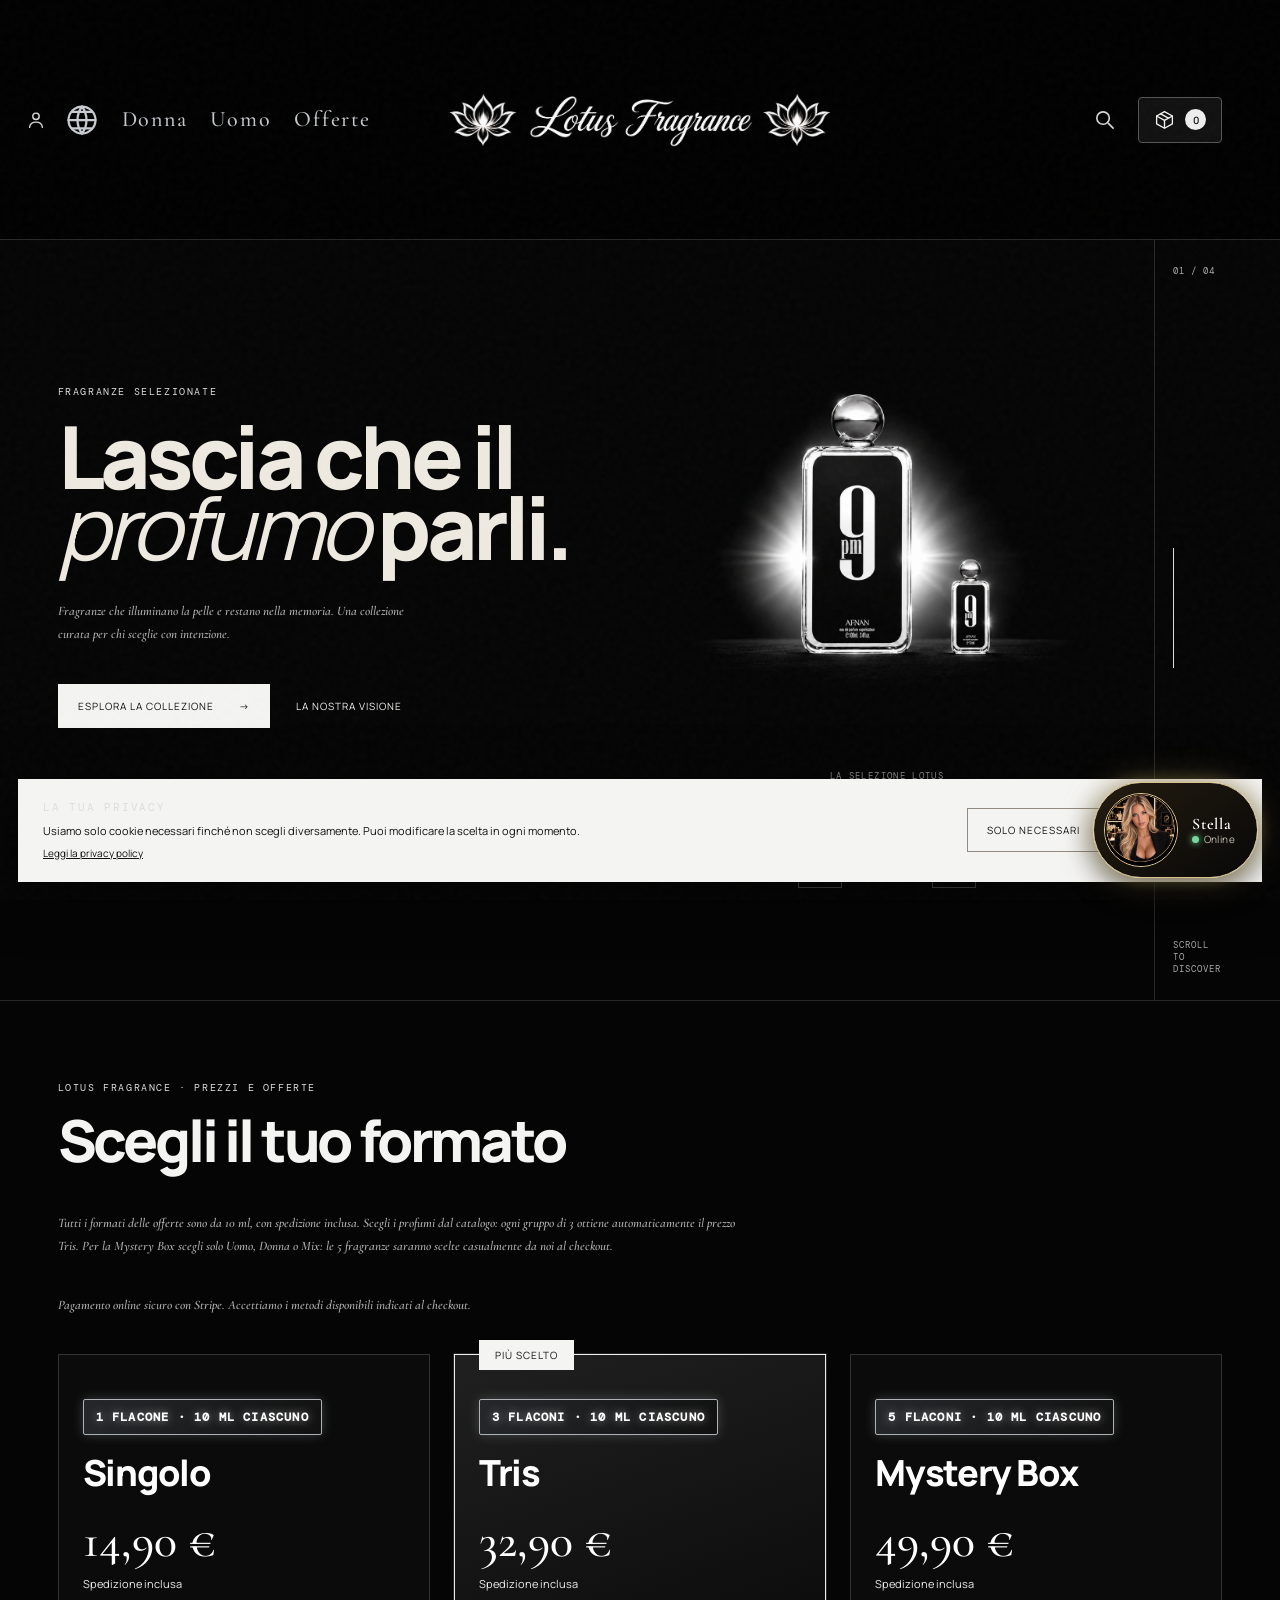
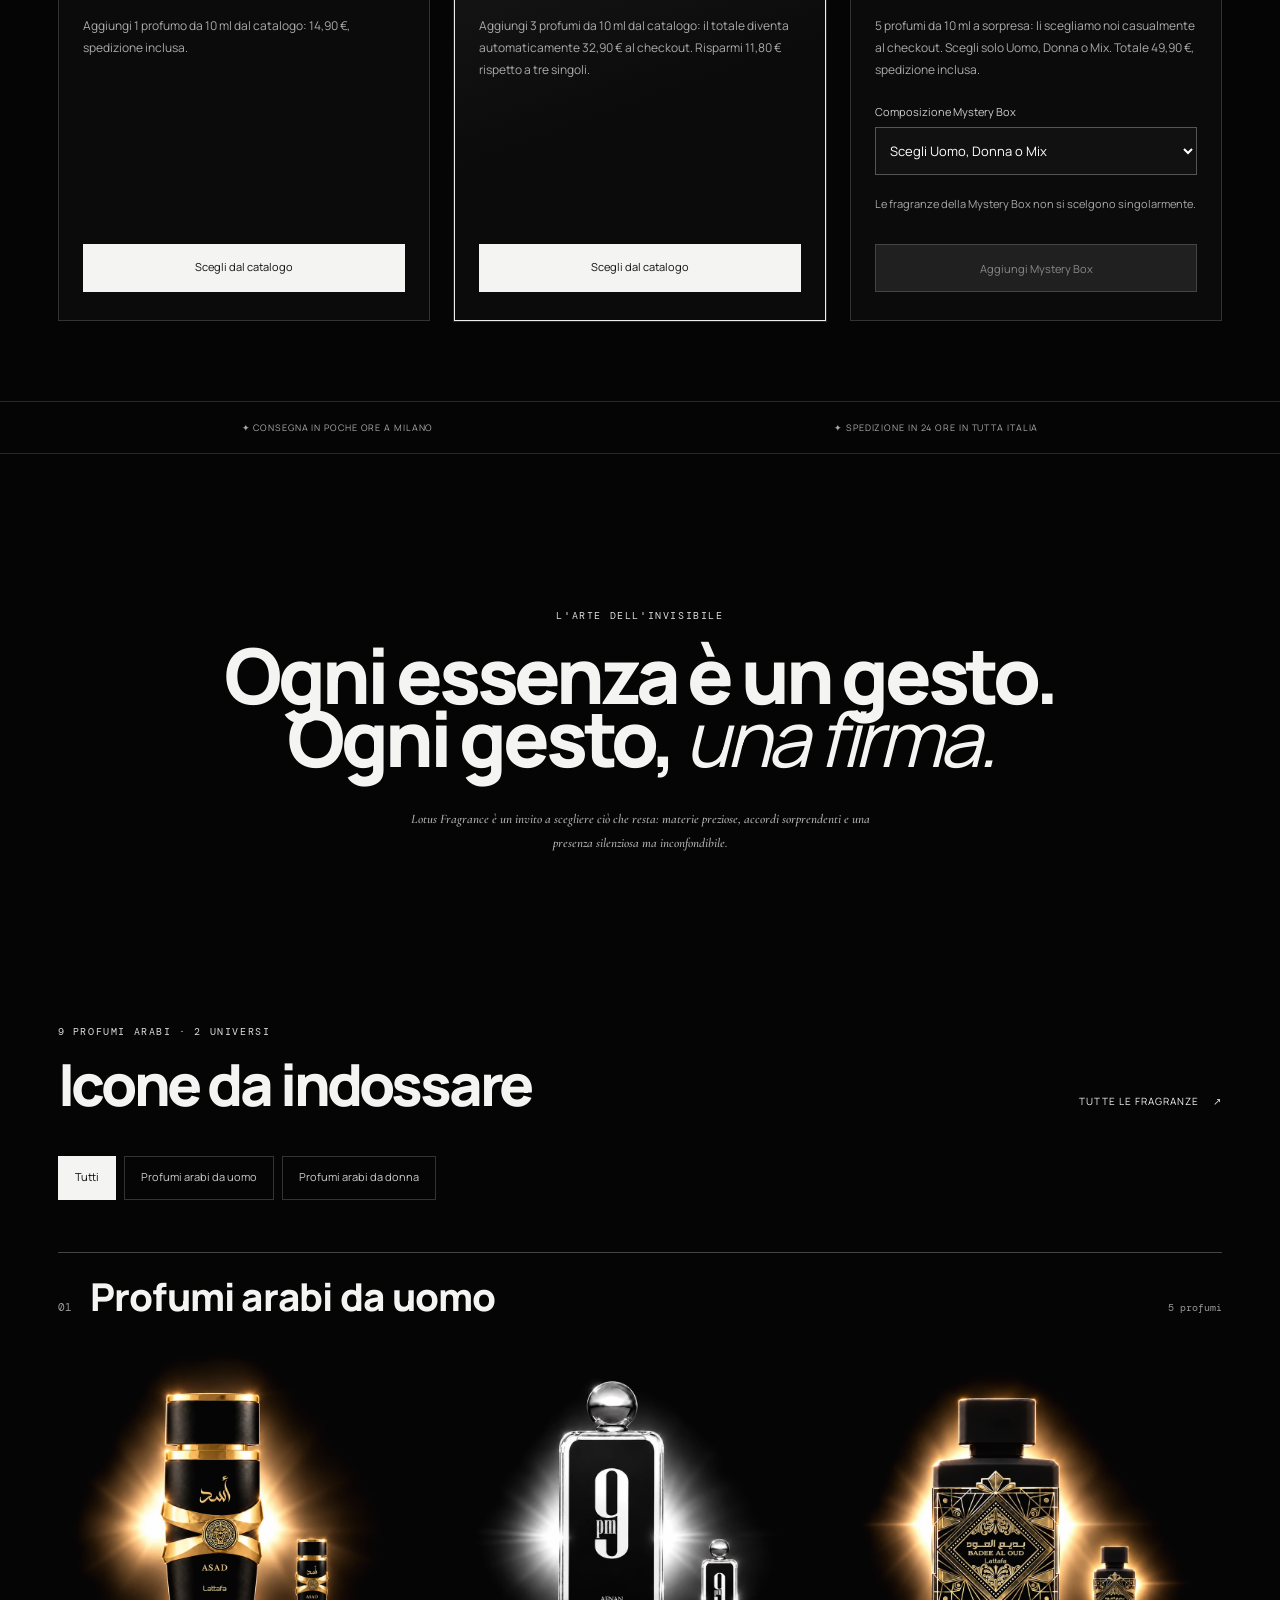
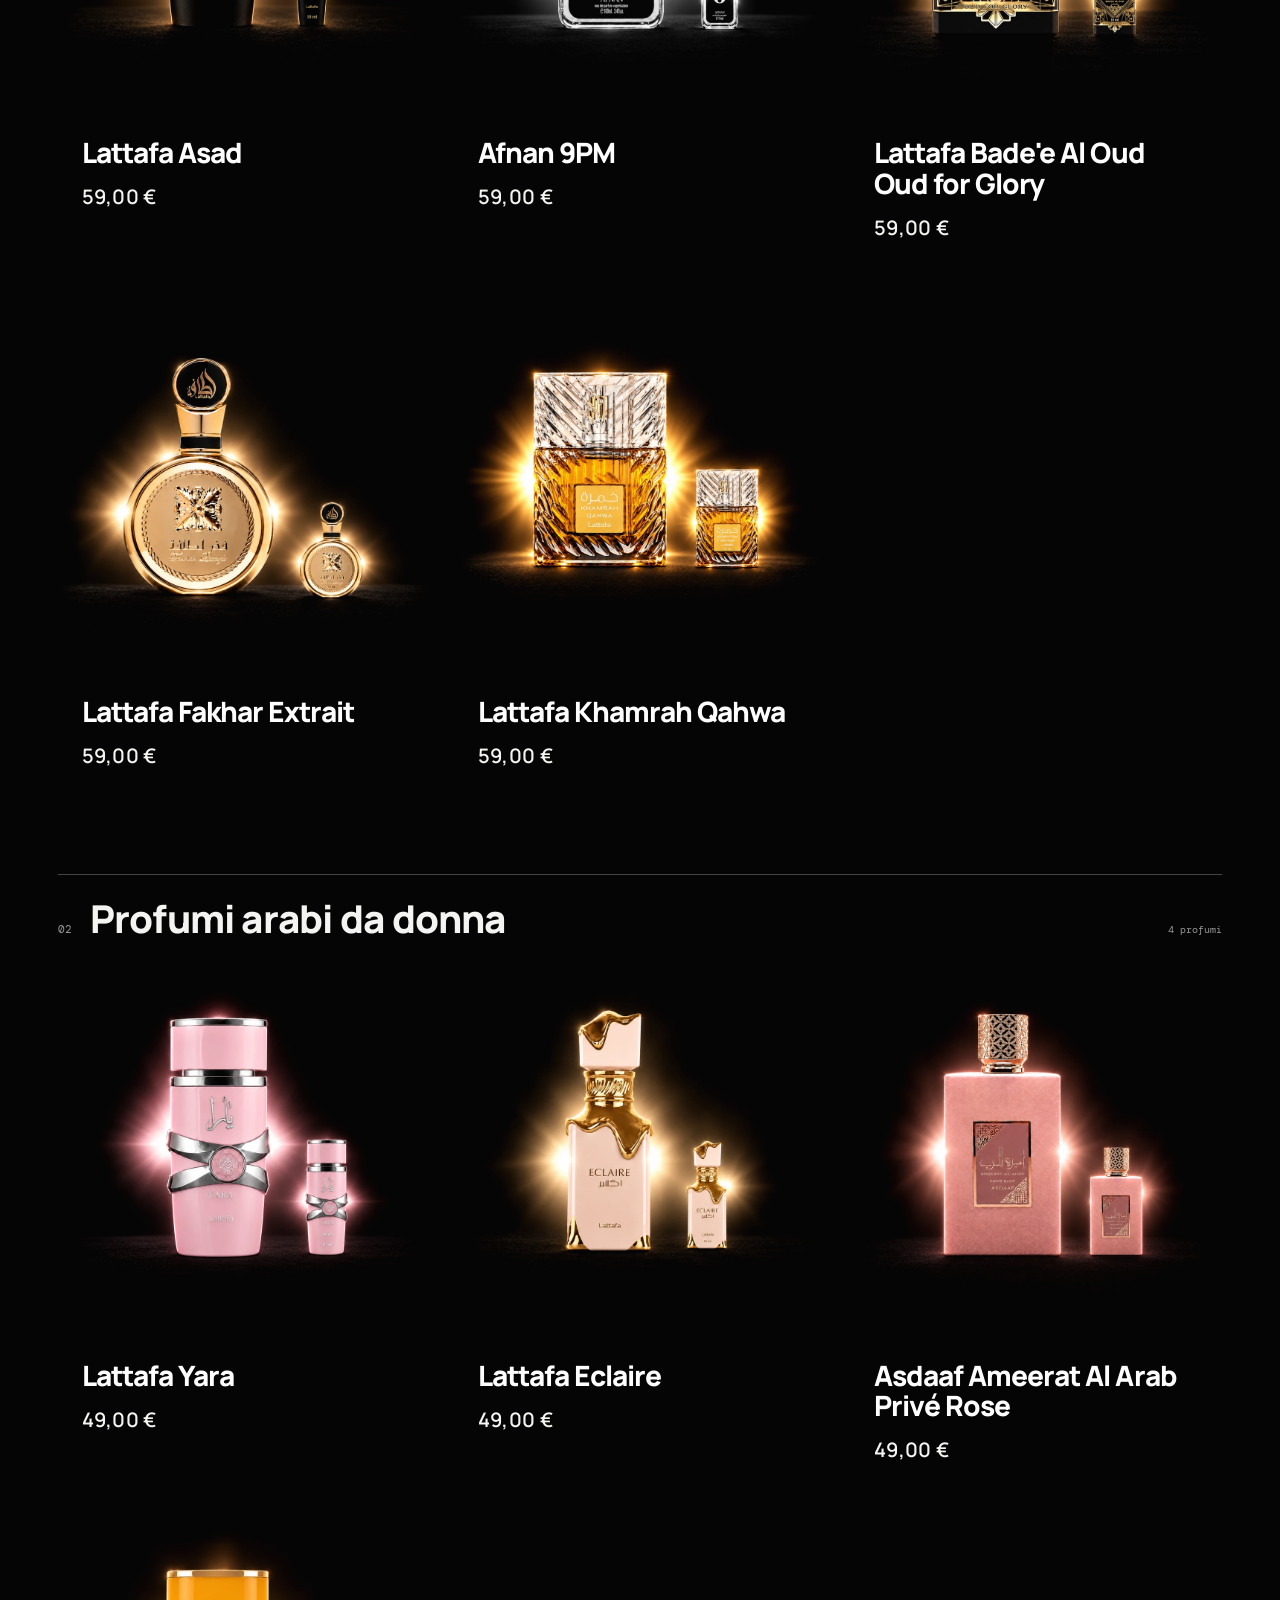
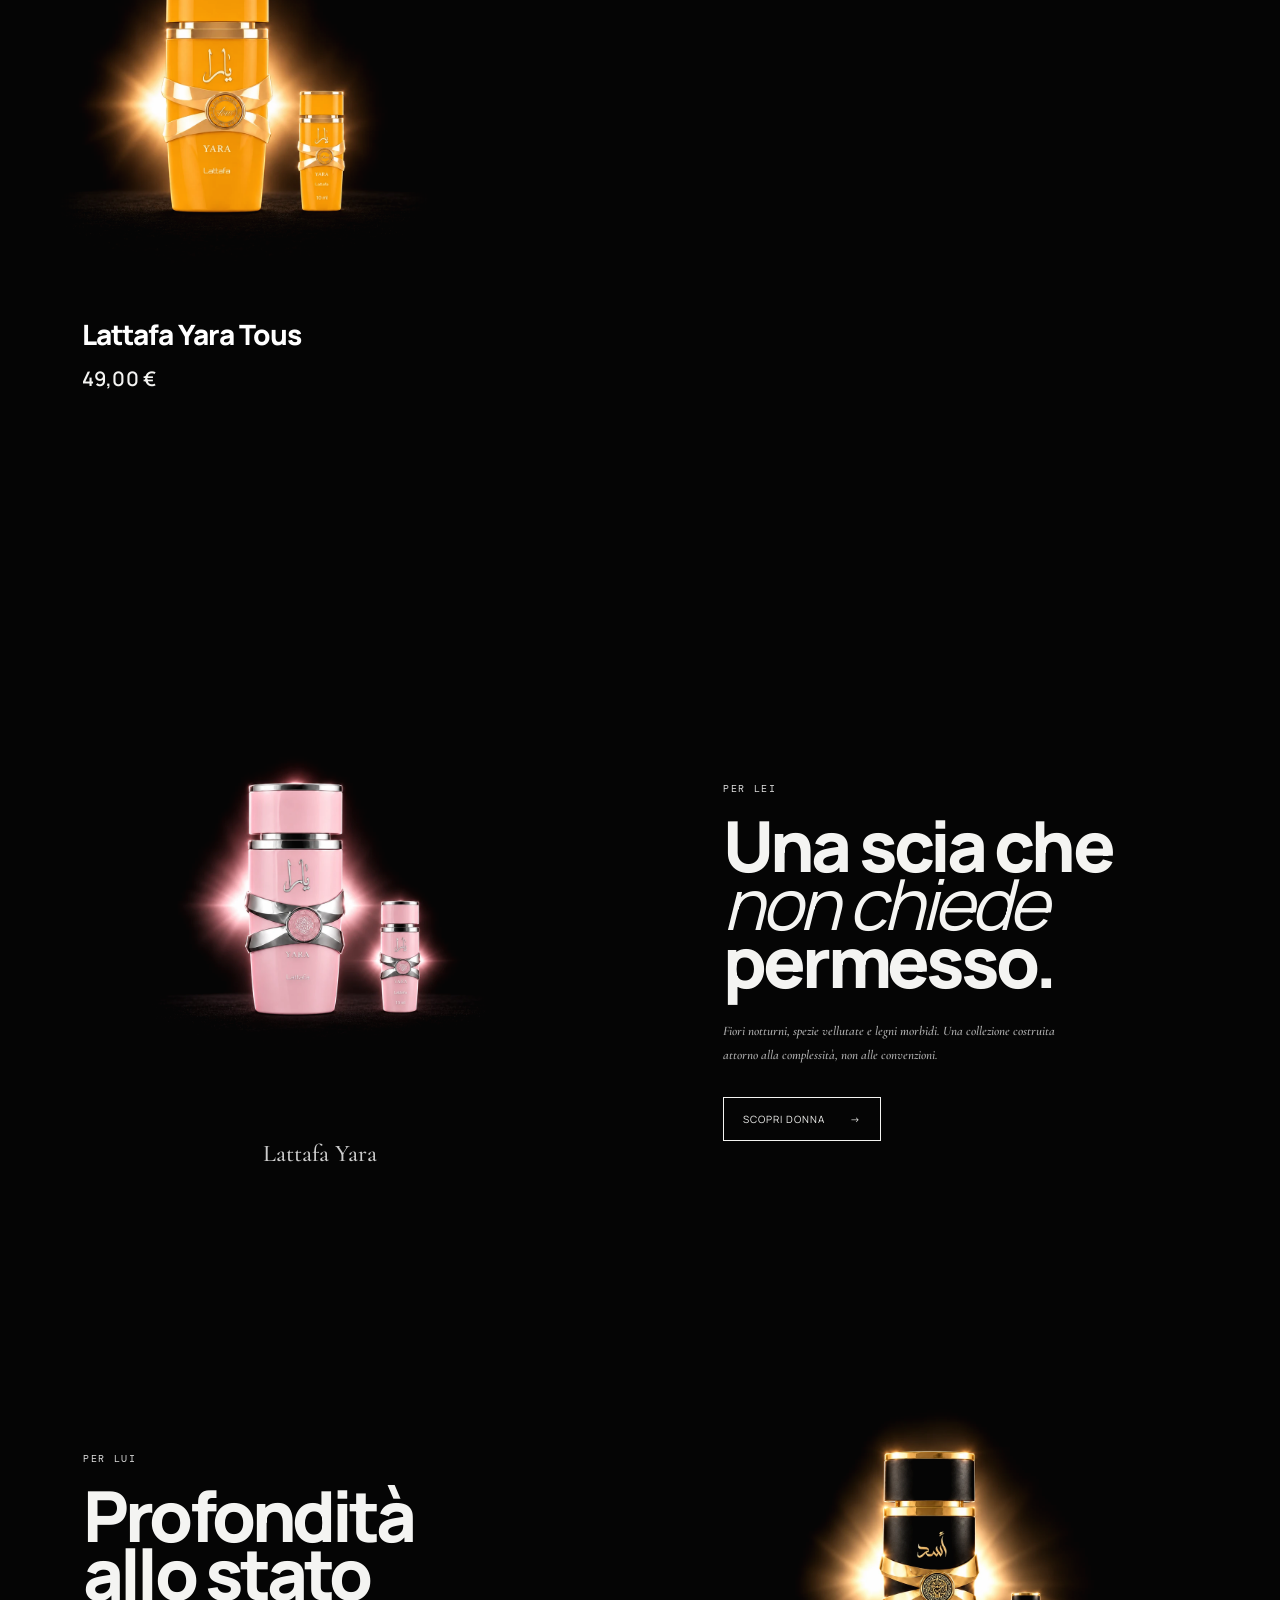
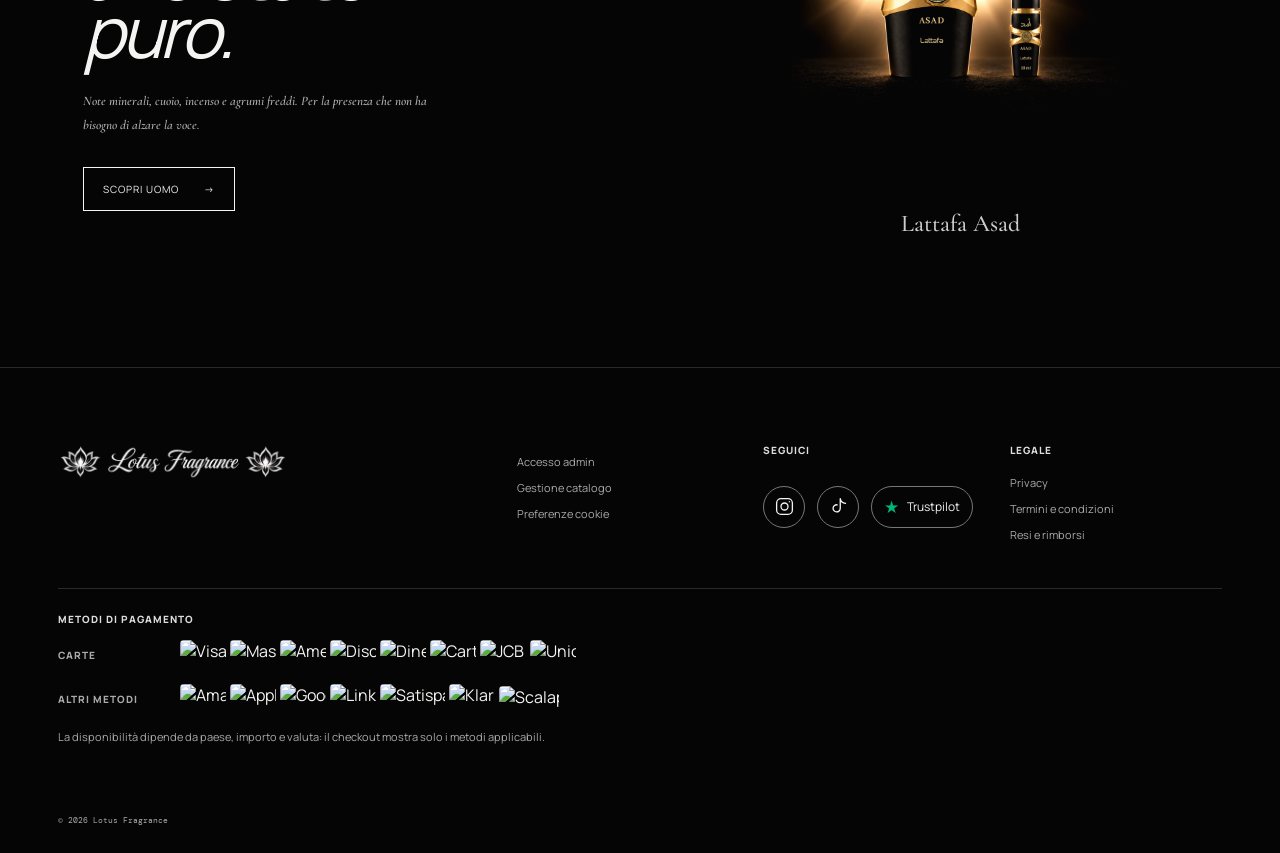
==== index.html @ c0ec2cc4 "Refresh site heading and description typography" ====
<!doctype html>
<html lang="it" data-theme="dark">
  <head>
    <meta charset="UTF-8" />
    <script src="i18n-data.js?v=payments2"></script><script src="i18n.js?v=5"></script>
    <link rel="stylesheet" href="cinematic.css" />
    <link rel="stylesheet" href="typography.css?v=1" />
    <meta name="viewport" content="width=device-width, initial-scale=1.0" />
    <meta name="description" content="Scopri la selezione Lotus Fragrance: profumi arabi da uomo e da donna, formati tascabili da 10 ml e offerte con spedizione inclusa in Italia." />
    <meta name="theme-color" content="#050505" />
    <link rel="canonical" href="https://lotusfragrance.shop/" />
    <link rel="icon" type="image/png" sizes="144x144" href="/assets/favicon-lotus.png" />
    <link rel="apple-touch-icon" href="/assets/favicon-lotus.png" />
    <meta property="og:type" content="website" />
    <meta property="og:site_name" content="Lotus Fragrance" />
    <meta property="og:title" content="Lotus Fragrance — L'essenza che resta" />
    <meta property="og:description" content="Profumi arabi selezionati, formati tascabili da 10 ml e offerte con spedizione inclusa in Italia." />
    <meta property="og:url" content="https://lotusfragrance.shop/" />
    <meta property="og:image" content="https://lotusfragrance.shop/assets/lotus-flower-mark.png" />
    <title>Lotus Fragrance — L'essenza che resta</title>
    <script type="application/ld+json">{"@context":"https://schema.org","@type":"WebSite","name":"Lotus Fragrance","url":"https://lotusfragrance.shop/","inLanguage":"it-IT"}</script>
    <link rel="preconnect" href="https://fonts.googleapis.com" />
    <link rel="preconnect" href="https://fonts.gstatic.com" crossorigin />
    <link href="https://fonts.googleapis.com/css2?family=Cormorant+Garamond:wght@400;500;600;700&family=DM+Mono&family=Manrope:wght@400;500;600;700&display=swap" rel="stylesheet" />
    <link rel="stylesheet" href="styles.css?v=54d3518" />
    <style>
      .brand-logo{display:block;width:94px;height:82px;overflow:visible}.brand-logo img{display:block;width:94px;height:94px;object-fit:contain;mix-blend-mode:screen;filter:contrast(1.22) brightness(1.28);margin-top:-6px}.topbar,.hero-visual{background:#050505}.hero-visual:after,.product-art:after{content:'';position:absolute;z-index:0;left:50%;top:0;transform:translateX(-50%);width:3px;height:52px;background:linear-gradient(#71644d,#171713);box-shadow:0 48px 12px 5px #ffe5a178}.hero-visual:after{height:110px;box-shadow:0 106px 24px 9px #ffe5a190}.hero-visual:before{content:'';position:absolute;inset:0;background:radial-gradient(ellipse 33% 60% at 50% 2%,#fff0c66b 0%,#dec18028 29%,transparent 72%);pointer-events:none}.product-art{background:radial-gradient(ellipse 52% 82% at 50% 0%,#ffe9bd54 0%,#c5a86c20 29%,transparent 72%),#070707}.product-art:after{height:43px;box-shadow:0 39px 12px 4px #ffe6ac9c}.product-art .mini-bottle{box-shadow:0 0 20px #fff0c33b,16px 22px 25px #000d}.feature-art:before{content:'';position:absolute;z-index:0;left:50%;top:0;width:3px;height:90px;background:#8b7a5c;transform:translateX(-50%);box-shadow:0 86px 22px 8px #ffe3a582}.feature-art:after{content:'';position:absolute;inset:0;background:radial-gradient(ellipse 48% 72% at 50% 0%,#ffecc753,transparent 66%);pointer-events:none}@media(max-width:760px){.brand-logo{width:70px;height:68px}.brand-logo img{width:75px;height:75px;margin-top:-4px}.topbar{height:76px}.topbar nav,.icon-button{display:none}}
    </style>
    <style>
      /* Centre-stage brand mark and a theatrical key light for every fragrance scene. */
      .topbar{height:148px;position:relative;padding:0 4.5vw;background:#020202}.topbar nav{margin-left:0}.brand-logo{position:absolute;z-index:12;left:50%;top:50%;width:202px;height:142px;transform:translate(-50%,-50%);filter:drop-shadow(0 0 18px #fff3c34d)}.brand-logo img{width:202px;height:202px;margin-top:-30px;filter:contrast(1.3) brightness(1.48);mix-blend-mode:screen}.hero{min-height:calc(100vh - 148px)}.hero-visual{isolation:isolate;background:#010101}.hero-visual:before{z-index:0;clip-path:polygon(47% 0,53% 0,85% 100%,15% 100%);background:linear-gradient(180deg,#fff7dfbf 0%,#ffe0a35c 22%,#c28b3a18 66%,transparent 100%);filter:blur(3px);opacity:1}.hero-visual:after{z-index:4;width:13px;height:13px;top:18px;border-radius:50%;background:#fff8de;box-shadow:0 0 9px 4px #fff8de,0 0 34px 13px #ffdd9080,0 105px 26px 10px #ffe2a978}.hero-light{z-index:2;width:620px;height:620px;left:calc(50% - 310px);top:0;background:linear-gradient(180deg,#fff8df80 0%,#ffe4a236 28%,transparent 83%);clip-path:polygon(47% 0,53% 0,86% 100%,14% 100%);filter:blur(1px);opacity:1}.hero-bottle{z-index:3;box-shadow:0 0 28px #fff0c85c,30px 36px 50px #000}.product-art{isolation:isolate}.product-art:after{z-index:3;width:9px;height:9px;top:13px;border-radius:50%;background:#fff8df;box-shadow:0 0 8px 3px #fff7df,0 0 26px 9px #ffe0a580}.product-art{background:linear-gradient(180deg,#fff1c15c 0%,#c488321c 38%,transparent 78%),#030303}.product-art:before{z-index:0}.product-art .mini-bottle{z-index:2;box-shadow:0 0 30px 6px #fff1ca47,16px 22px 25px #000e}.feature-art:before{z-index:3;width:12px;height:12px;top:20px;border-radius:50%;background:#fff8de;box-shadow:0 0 12px 5px #fff9e5,0 0 38px 15px #ffd98785}.feature-art:after{z-index:0;clip-path:polygon(46% 0,54% 0,87% 100%,13% 100%);background:linear-gradient(180deg,#fff5d09e,transparent 76%)}.feature-bottle{z-index:2;box-shadow:0 0 30px 7px #ffedc05c,25px 29px 45px #000}@media(max-width:760px){.topbar{height:122px}.brand-logo{width:154px;height:116px}.brand-logo img{width:154px;height:154px;margin-top:-20px}.hero{min-height:calc(100vh - 122px)}.hero-light{width:480px;left:calc(50% - 240px)}}
    </style>
    <link rel="stylesheet" href="responsive.css?v=delivery2" />
    <link rel="stylesheet" href="catalog.css?v=seamless-features5" />
    <script defer src="catalog-search.js?v=1"></script>
    <script defer src="header-search.js?v=accounts1"></script>
    <script defer src="catalog.js?v=prices-visible3"></script>
    <link rel="stylesheet" href="offers.css?v=highlight1"/>
    <script defer src="offers.js?v=tiers2"></script>
    <link rel="stylesheet" href="i18n.css?v=9"/>
    <link rel="stylesheet" href="header-search.css?v=account-globe1"/>
    <link rel="stylesheet" href="cart.css?v=1"/>
    <link rel="stylesheet" href="assistant.css?v=stella-online-1"/>
    <link rel="stylesheet" href="top-menu.css?v=1"/>
    <link rel="stylesheet" href="brand-logo.css?v=mobile-logo-center2"/>
    <link rel="stylesheet" href="social-links.css?v=payments6"/>
    <link rel="stylesheet" href="trustpilot-link.css?v=1"/>
    <link rel="stylesheet" href="price-emphasis.css?v=4" />
    <style id="mobile-view-fixes">
      @media screen and (max-width:760px) {
        html body #footer { display:grid!important; grid-template-columns:minmax(0,1fr) minmax(0,1fr)!important; gap:26px 18px!important; padding:42px 20px 26px!important; }
        html body #footer .footer-mark, html body #footer .footer-legal, html body #footer .footer-payments, html body #footer .copyright { grid-column:1/-1!important; }
        html body #footer .footer-utility { grid-column:1!important; }
        html body #footer .footer-social { grid-column:2!important; min-width:0; }
        html body #footer .social-icons { display:flex!important; flex-wrap:wrap; gap:8px; }
        html body #footer .social-icon { display:flex!important; align-items:center; justify-content:center; gap:8px; width:auto; min-width:44px; height:44px; padding:0 11px; border:1px solid #aaa; border-radius:999px; color:#fff; }
        html body #footer .social-label { position:static; width:auto; height:auto; margin:0; overflow:visible; clip:auto; white-space:nowrap; font:12px/1 Manrope,Arial,sans-serif; }
      }
    </style>
  </head>
  <body>
    <div class="grain"></div><div id="scent-overlay" aria-hidden="true"></div>
    <header class="topbar"><a class="brand-logo" href="#top" aria-label="Lotus Fragrance"><img src="assets/lotus-logo-new.jpg" alt="Lotus Fragrance" /></a><nav aria-label="Principale"><a href="#arabi-donna">Donna</a><a href="#arabi-uomo">Uomo</a><a href="#offerte">Offerte</a></nav><div class="header-actions"><button class="cart-button" id="cart-button" aria-label="Apri carrello"><svg class="cart-icon" viewBox="0 0 24 24" fill="none" stroke="currentColor" stroke-width="1.5" stroke-linecap="round" stroke-linejoin="round" aria-hidden="true"><path d="m12 3 9 5-9 5-9-5 9-5Z"/><path d="M3 8v9l9 5 9-5V8M12 13v9M7.5 5.5l9 5"/></svg><b id="cart-count" aria-live="polite">0</b></button></div></header>
    <main id="top">
      <section class="hero"><div class="hero-copy"><p class="eyebrow">Fragranze selezionate</p><h1>Lascia che il<br><em>profumo</em> parli.</h1><p class="lede">Fragranze che illuminano la pelle e restano nella memoria. Una collezione curata per chi sceglie con intenzione.</p><div class="hero-cta"><a class="button dark" href="#collezione">Esplora la collezione <span>→</span></a><a class="text-link" href="#maison">La nostra visione</a></div></div><div class="hero-visual" aria-label="Flacone Lotus No. 01"><div class="halo"></div><div class="hero-bottle bottle-black"><i></i><b>LOTUS</b><small>NO. 01<br>NOIR</small></div><div class="hero-light"></div><p class="vertical">EXTRAIT DE PARFUM · 50 ML</p></div><aside class="hero-aside"><span>01 / 04</span><div></div><span>SCROLL TO DISCOVER</span></aside></section>
      <section class="offers-section" id="offerte" aria-labelledby="offer-heading"><div class="section-heading"><div><p class="eyebrow">Lotus Fragrance · Prezzi e offerte</p><h2 id="offer-heading">Scegli il tuo formato</h2></div></div><p class="offers-intro">Tutti i formati delle offerte sono da 10 ml, con spedizione inclusa. Scegli i profumi dal catalogo: ogni gruppo di 3 ottiene automaticamente il prezzo Tris. Per la Mystery Box scegli solo Uomo, Donna o Mix: le 5 fragranze saranno scelte casualmente da noi al checkout.</p><p class="offers-intro">Pagamento online sicuro con Stripe. Accettiamo i metodi disponibili indicati al checkout.</p><div class="offer-grid" id="offer-grid"><p role="status">Caricamento delle offerte…</p></div></section>
      <section class="service-strip"><span>✦ Consegna in poche ore a Milano</span><span>✦ Spedizione in 24 ore in tutta Italia</span></section>
      <section class="intro" id="maison"><p class="eyebrow">L'arte dell'invisibile</p><h2>Ogni essenza è un gesto.<br>Ogni gesto, <em>una firma.</em></h2><p>Lotus Fragrance è un invito a scegliere ciò che resta: materie preziose, accordi sorprendenti e una presenza silenziosa ma inconfondibile.</p></section>
      <section class="collection" id="collezione"><div class="section-heading"><div><p class="eyebrow">Collezione 01</p><h2>Icone da indossare</h2></div><button class="text-link" id="show-all">Scopri tutti i profumi <span>→</span></button></div><div class="product-grid" id="product-grid"></div></section>
      <section class="split-feature" id="donna"><div class="feature-art rose-art"><div class="circle-light"></div><div class="feature-bottle rose"><i></i><b>LOTUS</b><small>ROSE<br>VELOURS</small></div></div><div class="feature-copy"><p class="eyebrow">Per lei</p><h2>Una scia che<br><em>non chiede</em><br>permesso.</h2><p>Fiori notturni, spezie vellutate e legni morbidi. Una collezione costruita attorno alla complessità, non alle convenzioni.</p><a href="#collezione" class="button outline">Scopri donna <span>→</span></a></div></section>
      <section class="split-feature reverse" id="uomo"><div class="feature-copy"><p class="eyebrow">Per lui</p><h2>Profondità<br>allo stato<br><em>puro.</em></h2><p>Note minerali, cuoio, incenso e agrumi freddi. Per la presenza che non ha bisogno di alzare la voce.</p><a href="#collezione" class="button outline">Scopri uomo <span>→</span></a></div><div class="feature-art smoke-art"><div class="spotlight"></div><div class="feature-bottle smoke"><i></i><b>LOTUS</b><small>OBSIDIAN<br>HOUR</small></div></div></section>
    </main>
    <aside class="cart-drawer" id="cart-drawer" aria-label="Carrello" aria-hidden="true"><div class="drawer-head"><h2>La tua selezione</h2><button id="close-cart" aria-label="Chiudi">×</button></div><div id="cart-items"><p class="empty">Scegli i profumi dal catalogo oppure aggiungi una Mystery Box.</p></div><p id="cart-discount" class="cart-discount" hidden></p><div class="cart-total"><span>Totale · spedizione inclusa</span><strong id="cart-total">€0,00</strong></div><button class="button dark checkout" id="checkout" disabled>Pagamento online <span>→</span></button><p class="checkout-status" id="checkout-status" role="status" aria-live="polite">Pagamento online sicuro · Spedizione inclusa</p><p class="payment-note">Solo pagamento online · Spedizione inclusa</p></aside><div class="scrim" id="scrim"></div>
    <section class="lotus-assistant" id="lotus-assistant" aria-label="Assistente virtuale Lotus" data-open="false">
      <button class="assistant-launcher" id="assistant-launcher" type="button" aria-expanded="false" aria-controls="assistant-panel"><span class="assistant-launcher-avatar" aria-hidden="true"><img src="assets/assistant-stella.jpg?v=stella-2" alt=""></span><span class="assistant-launcher-label"><strong>Stella</strong><small><i aria-hidden="true"></i>Online</small></span></button>
      <div class="assistant-panel" id="assistant-panel" aria-hidden="true">
        <header class="assistant-head"><span class="assistant-avatar" aria-hidden="true"><img src="assets/assistant-stella.jpg?v=stella-2" alt=""></span><div><strong>Stella</strong><small>Assistente virtuale · Lotus</small></div><button id="assistant-close" type="button" aria-label="Chiudi assistente">×</button></header>
        <div class="assistant-messages" id="assistant-messages" role="log" aria-live="polite" aria-relevant="additions text"></div>
        <div class="assistant-tone-choice" id="assistant-tone-choice" hidden aria-label="Scegli il tono dell'assistente"><span>Come preferisci che mi rivolga a te?</span><button type="button" data-assistant-tone="woman">Donna</button><button type="button" data-assistant-tone="man">Uomo</button><button type="button" data-assistant-tone="neutral">Neutro</button></div>
        <div class="assistant-chips" aria-label="Suggerimenti"><button type="button" data-assistant-prompt="Consigliami un profumo">Consigliami un profumo</button><button type="button" data-assistant-prompt="Apri il carrello">Apri carrello</button></div>
        <form class="assistant-form" id="assistant-form"><label class="visually-hidden" for="assistant-input">Scrivi un messaggio</label><input id="assistant-input" maxlength="180" autocomplete="off" placeholder="Es. aggiungi Lattafa Asad" required><button type="submit" aria-label="Invia messaggio">↑</button></form>
        <p class="assistant-disclaimer">Sono un assistente automatico. I messaggi restano in questa pagina e non vengono inviati.</p>
      </div>
    </section>
    <footer id="footer">
      <div class="footer-mark"><img src="assets/lotus-logo-new.jpg" alt="Lotus Fragrance" /></div>
      <div class="footer-utility"><a href="admin.html">Accesso admin</a><a href="privacy.html#cookie">Preferenze cookie</a></div>
      <div class="footer-social"><h3>Seguici</h3><nav class="social-icons" aria-label="Canali social">
        <a class="social-icon" href="https://www.instagram.com/lotus.fragrance.shop/" target="_blank" rel="noopener noreferrer" aria-label="Instagram (si apre in una nuova scheda)" title="Instagram"><svg viewBox="0 0 24 24" aria-hidden="true"><rect x="3" y="3" width="18" height="18" rx="5"/><circle cx="12" cy="12" r="4"/><circle class="social-dot" cx="17.5" cy="6.5" r=".8"/></svg><span class="social-label">Instagram</span></a>
        <a class="social-icon" href="https://www.tiktok.com/@lotus.frangrance.shop?_r=1&amp;_t=ZG-9AdFjXrcQCH" target="_blank" rel="noopener noreferrer" aria-label="TikTok (si apre in una nuova scheda)" title="TikTok"><svg viewBox="0 0 24 24" aria-hidden="true"><path d="M14 3v11.1a4.1 4.1 0 1 1-3.5-4.05M14 3c.6 3.2 2.6 5.1 6 5.5"/></svg><span class="social-label">TikTok</span></a>
        <a class="social-icon trustpilot-link" href="https://www.trustpilot.com/review/lotusfragrance.shop" target="_blank" rel="noopener noreferrer" aria-label="Visita Lotus Fragrance su Trustpilot (si apre in una nuova scheda)" title="Trustpilot"><span class="trustpilot-mark" aria-hidden="true">★</span><span class="social-label">Trustpilot</span></a>
      </nav></div>
      <div class="footer-legal"><h3>Legale</h3><a href="privacy.html">Privacy</a><a href="terms.html">Termini e condizioni</a><a href="returns.html">Resi e rimborsi</a></div>
      <div class="footer-payments">
        <h3>Metodi di pagamento</h3>
        <div class="payment-brand-group">
          <h4>Carte</h4>
          <div class="payment-brand-list" role="group" aria-label="Carte accettate">
            <img class="payment-brand" src="https://raw.githubusercontent.com/datatrans/payment-logos/master/assets/cards/visa.svg" alt="Visa" loading="lazy" decoding="async">
            <img class="payment-brand" src="https://raw.githubusercontent.com/datatrans/payment-logos/master/assets/cards/mastercard.svg" alt="Mastercard" loading="lazy" decoding="async">
            <img class="payment-brand" src="https://raw.githubusercontent.com/datatrans/payment-logos/master/assets/cards/american-express.svg" alt="American Express" loading="lazy" decoding="async">
            <img class="payment-brand" src="https://raw.githubusercontent.com/datatrans/payment-logos/master/assets/cards/discover.svg" alt="Discover" loading="lazy" decoding="async">
            <img class="payment-brand" src="https://raw.githubusercontent.com/datatrans/payment-logos/master/assets/cards/diners.svg" alt="Diners Club" loading="lazy" decoding="async">
            <img class="payment-brand" src="https://raw.githubusercontent.com/datatrans/payment-logos/master/assets/cards/cartes-bancaires.svg" alt="Cartes Bancaires" loading="lazy" decoding="async">
            <img class="payment-brand" src="https://raw.githubusercontent.com/datatrans/payment-logos/master/assets/cards/jcb.svg" alt="JCB" loading="lazy" decoding="async">
            <img class="payment-brand" src="https://raw.githubusercontent.com/datatrans/payment-logos/master/assets/cards/unionpay.svg" alt="UnionPay" loading="lazy" decoding="async">
          </div>
        </div>
        <div class="payment-brand-group">
          <h4>Altri metodi</h4>
          <div class="payment-brand-list" role="group" aria-label="Altri metodi di pagamento accettati">
            <img class="payment-brand" src="https://raw.githubusercontent.com/datatrans/payment-logos/master/assets/apm/amazon-pay.svg" alt="Amazon Pay" loading="lazy" decoding="async">
            <img class="payment-brand" src="https://raw.githubusercontent.com/datatrans/payment-logos/master/assets/wallets/apple-pay.svg" alt="Apple Pay" loading="lazy" decoding="async">
            <img class="payment-brand" src="https://raw.githubusercontent.com/datatrans/payment-logos/master/assets/wallets/google-pay.svg" alt="Google Pay" loading="lazy" decoding="async">
            <img class="payment-brand" src="https://images.seeklogo.com/logo-png/61/1/link-by-stripe-logo-png_seeklogo-616414.png" alt="Link by Stripe" loading="lazy" decoding="async">
            <img class="payment-brand payment-brand--satispay" src="https://staging.online.satispay.com/images/en-pay-red.svg" alt="Satispay" loading="lazy" decoding="async">
            <img class="payment-brand" src="https://raw.githubusercontent.com/datatrans/payment-logos/master/assets/apm/klarna.svg" alt="Klarna" loading="lazy" decoding="async">
            <img class="payment-brand payment-brand--scalapay" src="https://universe.scalapay.com/wp-content/uploads/2022/08/Logo_E-Commerce_Badge_pink.png" alt="Scalapay" loading="lazy" decoding="async">
          </div>
        </div>
        <p>La disponibilità dipende da paese, importo e valuta: il checkout mostra solo i metodi applicabili.</p>
      </div>
      <p class="copyright">© 2026 Lotus Fragrance</p>
    </footer>
    <div class="cookie-banner" id="cookie-banner" role="dialog" aria-label="Preferenze cookie"><div><p class="eyebrow">La tua privacy</p><p>Usiamo solo cookie necessari finché non scegli diversamente. Puoi modificare la scelta in ogni momento.</p><a href="privacy.html#cookie">Leggi la privacy policy</a></div><div><button class="button outline" id="reject-cookies">Solo necessari</button><button class="button dark" id="accept-cookies">Accetta tutti</button></div></div>
    <script src="commerce-core.js?v=standard-cart-1"></script><script src="app.js?v=checkout-live1"></script><script src="assistant.js?v=concierge-context-5"></script>
  </body>
</html>
---- cinematic.css ----
/* Photographic theatrical lighting from the supplied campaign reference. */
html body .topbar{height:220px;background:#000;display:flex;justify-content:space-between}
html body .brand-logo{width:240px;height:214px;top:50%;left:50%;transform:translate(-50%,-50%);filter:none}
html body .brand-logo img{width:240px;height:214px;margin:0;object-fit:contain;filter:none;mix-blend-mode:normal}
html body .topbar nav{margin:0;gap:23px}
html body .hero{min-height:760px;background:#020202;color:#eeeae1}
html body .hero-visual{background:#020202;min-height:760px}
html body .hero-visual .hero-bottle{display:flex}
html body .hero-visual .hero-light,html body .hero-visual .halo{display:none}
html body .hero-visual:before,html body .feature-art:after{display:block;inset:-12% -25% 0 0;clip-path:polygon(87% 0,100% 0,40% 100%,0 100%);background:linear-gradient(135deg,transparent 20%,#ffe7af60 45%,#c7944020 65%,transparent 85%);filter:blur(17px);pointer-events:none}
html body .hero-visual:after,html body .product-art:after,html body .feature-art:before{display:none}
html body .product-art{height:280px;background:radial-gradient(ellipse at 58% 92%,#eac58245 0%,transparent 31%),linear-gradient(131deg,transparent 38%,#ffe4a54a 49%,#c48b2820 60%,transparent 70%),#020202;overflow:hidden}
html body .product-art:before{inset:auto 0 0;height:38px;background:radial-gradient(ellipse at 56% 15%,#ffe8ba88,transparent 60%);transform:skewX(-24deg);filter:blur(4px)}
html body .mini-bottle{background:linear-gradient(105deg,#020202 4%,#19140a 21%,#090806 45%,#342715 78%,#f2d49a 82%,#080705 86%);border:1px solid #ba975b;box-shadow:inset 2px 0 2px #ebc78288,inset -3px 0 3px #ffe6aeaa,12px 19px 20px #000c}
html body .mini-bottle:before{background:linear-gradient(165deg,#090909 35%,#e7c482 38%,#1e190e 42%,#020202 80%);border-color:#967845}
html body .mini-bottle:after{background:linear-gradient(90deg,#332614,#fff0c9,#5e4520);box-shadow:15px -2px 9px #ffe2a87d}
html body .product-art .mini-bottle{box-shadow:inset 2px 0 2px #ebc78288,inset -3px 0 3px #ffe6aeaa,12px 19px 20px #000c}
html body .hero-copy{padding-top:145px}
@media(max-width:900px){html body .topbar nav{gap:13px}html body .brand-logo,html body .brand-logo img{width:180px}html body .topbar{height:190px}}
@media(max-width:760px){html body .topbar{height:185px}html body .brand-logo{height:180px;width:190px}html body .brand-logo img{height:180px;width:190px}html body .header-actions{margin-left:auto}html body .hero-copy{padding-top:65px}html body .hero-visual{min-height:600px}}
---- typography.css ----
@import url("https://fonts.googleapis.com/css2?family=Cormorant+Garamond:ital,wght@1,600;1,700&family=Manrope:wght@800&display=swap");

:where(h1, h2, h3, h4, h5, h6) {
  font-family: "Manrope", Arial, sans-serif !important;
  font-weight: 800 !important;
  letter-spacing: -0.035em;
}

:where(
  .lede,
  .intro > p:last-child,
  .feature-copy > p:not(.eyebrow),
  .offers-intro,
  .product-description,
  .product p:not(.eyebrow),
  .doc .intro,
  .doc section > p,
  .doc li,
  .checkout-title > p:not(.eyebrow),
  .checkout-next > p:not(.checkout-status):not(.payment-note),
  .account-intro,
  .account-notice p
) {
  font-family: "Cormorant Garamond", Georgia, serif !important;
  font-style: italic !important;
  font-weight: 600 !important;
}

@media (max-width: 760px) {
  :where(h1, h2, h3, h4, h5, h6) {
    letter-spacing: -0.025em;
  }
}
---- styles.css ----
:root{--bg:#090909;--paper:#f4f1ea;--ink:#101010;--text:#eeeae1;--muted:#aba69d;--line:#36342f;--gold:#c9b28d;--card:#121211;font-family:Manrope,sans-serif}*{box-sizing:border-box}html{scroll-behavior:smooth}body{margin:0;background:var(--bg);color:var(--text);transition:background .7s,color .7s;overflow-x:hidden}.grain{position:fixed;inset:0;z-index:20;opacity:.035;pointer-events:none;background-image:url("data:image/svg+xml,%3Csvg viewBox='0 0 180 180' xmlns='http://www.w3.org/2000/svg'%3E%3Cfilter id='n'%3E%3CfeTurbulence type='fractalNoise' baseFrequency='.8' numOctaves='4' stitchTiles='stitch'/%3E%3C/filter%3E%3Crect width='100%25' height='100%25' filter='url(%23n)' opacity='.8'/%3E%3C/svg%3E")}.topbar{height:86px;padding:0 4.5vw;display:flex;align-items:center;justify-content:space-between;border-bottom:1px solid var(--line);position:relative;z-index:10}.wordmark{font-family:'Cormorant Garamond',serif;letter-spacing:.18em;color:var(--text);text-decoration:none;font-size:25px;display:grid;text-align:center;line-height:.75}.wordmark small{font-family:Manrope,sans-serif;font-size:6px;letter-spacing:.38em;margin-top:9px}.topbar nav{display:flex;gap:30px;margin-left:8vw}.topbar a,.topbar nav a{color:var(--text);text-decoration:none;font-size:10px;text-transform:uppercase;letter-spacing:.14em}.header-actions{display:flex;gap:9px;align-items:center}.icon-button,.cart-button{color:var(--text);background:transparent;border:1px solid var(--line);height:34px;padding:0 12px;font:10px Manrope;letter-spacing:.08em}.cart-button b{margin-left:7px;color:var(--gold)}.perfume-switch{width:43px;height:43px;border:1px solid var(--gold);border-radius:50%;background:transparent;cursor:pointer;position:relative;overflow:hidden}.perfume-switch:before{content:'';position:absolute;width:12px;height:21px;background:var(--text);border-radius:4px 4px 8px 8px;left:14px;top:13px}.perfume-switch:after{content:'';position:absolute;width:8px;height:4px;background:var(--text);left:16px;top:9px}.perfume-switch span{position:absolute;width:18px;height:18px;border:1px dotted var(--gold);border-radius:50%;left:11px;top:11px;animation:mist 2s infinite}@keyframes mist{50%{transform:scale(1.7);opacity:0}}#scent-overlay{position:fixed;z-index:99;pointer-events:none;left:var(--x,50%);top:var(--y,50%);width:12px;height:12px;border-radius:50%;transform:translate(-50%,-50%) scale(0);background:var(--paper);transition:transform .85s cubic-bezier(.65,0,.2,1)}body.scenting #scent-overlay{transform:translate(-50%,-50%) scale(220)}.hero{min-height:calc(100vh - 86px);display:grid;grid-template-columns:1.05fr 1fr 68px;padding:0 4.5vw}.hero-copy{padding:15vh 0 8vh;position:relative;z-index:2}.eyebrow{font:10px 'DM Mono',monospace;text-transform:uppercase;letter-spacing:.16em;color:var(--gold);margin:0 0 22px}.hero h1,.intro h2,.section-heading h2,.feature-copy h2,.delivery h2,.journal h2,.dash-head h2{font:500 clamp(50px,6.8vw,108px)/.82 'Cormorant Garamond',serif;letter-spacing:-.055em;margin:0}.hero h1 em,.intro em,.feature-copy em,.dash-head em{font-weight:400}.lede{max-width:365px;font-size:13px;line-height:1.8;color:var(--muted);margin:37px 0}.hero-cta{display:flex;align-items:center;gap:26px}.button{display:inline-flex;gap:25px;align-items:center;justify-content:center;padding:14px 19px;text-decoration:none;cursor:pointer;font:10px Manrope;text-transform:uppercase;letter-spacing:.1em;border:1px solid var(--text);transition:.25s}.button.dark{background:var(--paper);color:var(--ink);border-color:var(--paper)}.button.outline{color:var(--text);background:transparent}.button:hover{transform:translateY(-2px);box-shadow:0 8px 20px #0003}.text-link{font:10px Manrope;color:var(--text);text-transform:uppercase;letter-spacing:.1em;background:none;border:0;padding:0;text-decoration:none;cursor:pointer}.text-link span{padding-left:11px;color:var(--gold)}.hero-visual{position:relative;min-height:600px;overflow:hidden;background:radial-gradient(ellipse at 50% 48%,#3b3934 0%,#171716 31%,transparent 69%)}.hero-light{position:absolute;width:180px;height:700px;background:linear-gradient(90deg,transparent,#f7e8bd88,transparent);left:calc(50% - 90px);top:0;filter:blur(18px);opacity:.65}.halo{position:absolute;width:440px;height:440px;border-radius:50%;border:1px solid #f0deb455;left:50%;top:50%;transform:translate(-50%,-50%);box-shadow:0 0 80px #e6ce8f22,inset 0 0 60px #e6ce8f11}.hero-bottle,.feature-bottle{position:absolute;z-index:1;display:flex;align-items:center;flex-direction:column;padding-top:88px;text-align:center;letter-spacing:.18em}.hero-bottle:before,.feature-bottle:before{content:'';position:absolute;top:0;width:40%;height:102px;border-radius:7px 7px 4px 4px;background:linear-gradient(90deg,#181816,#4c4a42,#131311);border:1px solid #84775c;box-shadow:0 7px 14px #0009}.hero-bottle i,.feature-bottle i{position:absolute;top:91px;width:50%;height:11px;background:#a99369;border-radius:4px}.bottle-black{width:244px;height:373px;left:calc(50% - 122px);top:calc(50% - 135px);border-radius:21px 21px 32px 32px;background:linear-gradient(113deg,#090909 0%,#43413b 44%,#0a0a09 70%);border:1px solid #8e846d;box-shadow:30px 36px 50px #000}.hero-bottle b,.feature-bottle b{font:500 28px 'Cormorant Garamond';margin-top:72px}.hero-bottle small,.feature-bottle small{font:8px 'DM Mono';line-height:1.5;margin-top:10px}.vertical{font:8px 'DM Mono';writing-mode:vertical-rl;position:absolute;right:10px;bottom:40px;color:var(--muted);letter-spacing:.2em}.hero-aside{border-left:1px solid var(--line);padding:25px 0 25px 18px;display:flex;flex-direction:column;justify-content:space-between;font:9px 'DM Mono';color:var(--muted);letter-spacing:.1em}.hero-aside div{height:120px;width:1px;background:var(--gold)}.service-strip{display:flex;justify-content:space-around;gap:20px;padding:19px 4vw;border-top:1px solid var(--line);border-bottom:1px solid var(--line);font-size:9px;text-transform:uppercase;letter-spacing:.1em;color:var(--muted)}.intro{padding:155px 14vw 130px;text-align:center}.intro h2{font-size:clamp(44px,6vw,84px)}.intro>p:last-child{max-width:480px;margin:37px auto 0;color:var(--muted);font-size:13px;line-height:1.85}.collection{padding:40px 4.5vw 130px}.section-heading{display:flex;justify-content:space-between;align-items:end;margin-bottom:48px}.section-heading h2{font-size:58px}.product-grid{display:grid;grid-template-columns:repeat(4,1fr);gap:1px;background:var(--line);border:1px solid var(--line)}.product{background:var(--bg);padding:22px;min-height:440px;position:relative;display:flex;flex-direction:column;justify-content:end}.product-art{height:265px;position:absolute;top:22px;left:15px;right:15px;display:grid;place-items:center;background:radial-gradient(circle,#d8c4a242 0%,transparent 61%);overflow:hidden}.product-art:before{content:'';position:absolute;width:100%;height:80px;bottom:0;background:radial-gradient(ellipse,#000a,transparent 66%)}.mini-bottle{height:175px;width:104px;border-radius:14px 14px 22px 22px;position:relative;z-index:1;box-shadow:16px 22px 25px #0008;border:1px solid #9b8d73}.mini-bottle:before{content:'';position:absolute;width:44px;height:64px;border-radius:5px 5px 3px 3px;background:linear-gradient(90deg,#211e1b,#867859,#181716);top:-62px;left:29px;border:1px solid #968363}.mini-bottle:after{content:'';position:absolute;background:#b19a68;width:55px;height:8px;top:0;left:23px;border-radius:3px}.noir{background:linear-gradient(110deg,#080808,#443e32,#090908)}.amber{background:linear-gradient(110deg,#7b4215,#e1a341,#54270c)}.iris{background:linear-gradient(110deg,#221c2f,#796699,#211b32)}.salt{background:linear-gradient(110deg,#b9b6ab,#faf8e9,#817f79)}.product small{font:9px 'DM Mono';color:var(--gold);letter-spacing:.13em;text-transform:uppercase}.product h3{font:500 28px 'Cormorant Garamond';margin:9px 0}.product-bottom{display:flex;justify-content:space-between;align-items:center}.product p{margin:0;color:var(--muted);font:11px 'DM Mono'}.add{width:30px;height:30px;border:1px solid var(--line);background:transparent;color:var(--text);font-size:18px;cursor:pointer}.split-feature{min-height:670px;display:grid;grid-template-columns:1fr 1fr}.feature-art{position:relative;overflow:hidden}.feature-copy{padding:125px 13%;display:flex;flex-direction:column;align-items:flex-start;justify-content:center;background:var(--card)}.feature-copy h2{font-size:clamp(54px,5.5vw,88px)}.feature-copy>p:not(.eyebrow){font-size:13px;line-height:1.8;color:var(--muted);max-width:350px;margin:30px 0}.rose-art{background:linear-gradient(145deg,#352126,#100e0f)}.circle-light{position:absolute;width:620px;height:620px;left:50%;top:50%;border-radius:50%;transform:translate(-50%,-50%);background:radial-gradient(circle,#dca7a677,transparent 63%)}.feature-bottle{width:210px;height:335px;left:calc(50% - 105px);top:calc(50% - 125px);border-radius:20px 20px 30px 30px}.feature-bottle b{margin-top:65px}.rose{background:linear-gradient(115deg,#5b1827,#e2a1a1,#3c0e19);border:1px solid #eec9c4;box-shadow:25px 29px 45px #070405}.smoke-art{background:#080908}.spotlight{position:absolute;width:350px;height:700px;left:calc(50% - 175px);top:-50px;background:linear-gradient(90deg,transparent,#e7d8b660,transparent);filter:blur(24px)}.smoke{background:linear-gradient(115deg,#131514,#6d6c62,#151614);border:1px solid #b9af92;box-shadow:25px 29px 45px #000}.delivery{padding:140px 8vw;background:var(--paper);color:var(--ink)}.delivery h2{font-size:clamp(55px,7vw,100px)}.delivery-grid{display:grid;grid-template-columns:repeat(3,1fr);gap:55px;margin-top:70px}.delivery-grid article{border-top:1px solid #bbb4aa;padding-top:19px}.delivery-grid span{font:10px 'DM Mono';color:#826e50}.delivery-grid h3{font:500 30px 'Cormorant Garamond';margin:26px 0 10px}.delivery-grid p{font-size:12px;line-height:1.7;color:#706b63}.journal{display:flex;justify-content:space-between;align-items:end;padding:118px 8vw}.journal h2{font-size:58px}.dashboard{padding:100px 8vw;background:#10100f}.dash-head{display:flex;justify-content:space-between;align-items:end}.dash-head h2{font-size:57px}.live-dot{font:9px 'DM Mono';color:#a9d68a}.live-dot:before{content:'●';margin-right:7px}.metrics{display:grid;grid-template-columns:repeat(4,1fr);gap:1px;background:#302f2c;margin-top:43px;border:1px solid #302f2c}.metrics article,.dashboard-grid article{background:#181816;padding:25px}.metrics small,.card-title{font:9px 'DM Mono';color:var(--muted);text-transform:uppercase;letter-spacing:.1em}.metrics strong{display:block;font:500 35px 'Cormorant Garamond';margin:16px 0 7px}.metrics em{font:9px Manrope;color:#9cbf83;font-style:normal}.dashboard-grid{display:grid;grid-template-columns:1.4fr 1fr;gap:14px;margin-top:14px}.card-title{display:flex;justify-content:space-between}.bars{height:180px;border-bottom:1px solid #46433d;display:flex;gap:16px;align-items:end;padding:15px 9px 0;margin-top:18px}.bars i{display:block;width:100%;height:var(--h);background:linear-gradient(#d7c09a,#725d3b)}.insights p{font:12px Manrope;line-height:1.5;border-top:1px solid #35332f;padding-top:15px;margin-top:18px;color:var(--muted)}.insights b{color:var(--text)}.dashboard-note{font-size:10px;line-height:1.6;color:var(--muted);max-width:600px;margin-top:24px}.cart-drawer{position:fixed;z-index:50;right:0;top:0;width:min(420px,92vw);height:100dvh;background:var(--paper);color:var(--ink);transform:translateX(105%);transition:transform .4s;padding:28px;display:flex;flex-direction:column}.cart-drawer.open{transform:translateX(0)}.scrim{position:fixed;z-index:40;inset:0;background:#0008;opacity:0;visibility:hidden;transition:.3s}.scrim.active{opacity:1;visibility:visible}.drawer-head{display:flex;justify-content:space-between;align-items:center;border-bottom:1px solid #d0c9bd;padding-bottom:19px}.drawer-head h2{font:500 34px 'Cormorant Garamond';margin:0}.drawer-head button,.modal-close{border:0;background:none;font-size:27px;cursor:pointer}.empty{font:14px 'Cormorant Garamond';color:#716b63;margin:35px 0}.cart-item{display:flex;gap:16px;border-bottom:1px solid #d0c9bd;padding:17px 0}.cart-item i{width:40px;height:57px;display:block;border-radius:5px;background:var(--swatch)}.cart-item h4{margin:0;font:500 20px 'Cormorant Garamond'}.cart-item p{margin:5px 0;font:10px 'DM Mono'}.cart-item button{border:0;background:none;cursor:pointer;color:#6e4833;padding:0}.coupon{margin-top:auto;border-top:1px solid #d0c9bd;padding-top:20px}.coupon label{font:10px 'DM Mono';text-transform:uppercase}.coupon div{display:flex;margin-top:9px}.coupon input{border:1px solid #aaa297;background:transparent;padding:10px;flex:1;font:11px Manrope}.coupon button{background:#181816;color:white;border:0;padding:0 12px;font:10px Manrope;text-transform:uppercase}.coupon small{color:#76583d}.cart-total{display:flex;justify-content:space-between;padding:24px 0;font:12px Manrope}.cart-total strong{font:500 26px 'Cormorant Garamond'}.checkout{width:100%;border:0}.payment-note{text-align:center;font:9px/1.8 'DM Mono';color:#706b63;margin-top:16px}footer{padding:75px 4.5vw 28px;display:grid;grid-template-columns:2fr repeat(3,1fr);gap:35px;border-top:1px solid var(--line);position:relative}footer img{width:110px;mix-blend-mode:screen;filter:grayscale(1)}.footer-mark p{max-width:200px;color:var(--muted);font:13px 'Cormorant Garamond';line-height:1.5}.footer-mark{margin-right:20px}footer h3{font:10px 'DM Mono';letter-spacing:.1em;text-transform:uppercase;color:var(--gold);margin:0 0 18px}footer a{display:block;color:var(--muted);font-size:11px;margin:11px 0;text-decoration:none}.copyright{grid-column:1/-1;margin:35px 0 0;font:8px 'DM Mono';color:var(--muted)}.cookie-banner{position:fixed;z-index:30;bottom:18px;left:18px;right:18px;background:var(--paper);color:var(--ink);box-shadow:0 12px 55px #0008;padding:20px 25px;display:flex;justify-content:space-between;gap:25px;align-items:center}.cookie-banner p{font-size:11px;line-height:1.6;max-width:620px;margin:0}.cookie-banner .eyebrow{margin-bottom:6px}.cookie-banner a{font-size:10px;color:var(--ink)}.cookie-banner>div:last-child{display:flex;gap:9px;white-space:nowrap}.cookie-banner .outline{color:var(--ink);border-color:#918a7f}dialog{border:0;width:min(730px,90vw);padding:44px;background:var(--paper);color:var(--ink);box-shadow:0 20px 70px #0009}.modal-close{position:absolute;right:15px;top:10px}dialog h2{font:500 44px 'Cormorant Garamond';margin:0 0 20px}dialog p{font-size:13px;line-height:1.8;color:#514e49}dialog::backdrop{background:#000a}
[data-theme="light"]{--bg:#f4f1ea;--paper:#111;--ink:#f4f1ea;--text:#161513;--muted:#6c6860;--line:#cbc5ba;--card:#ebe6dc}.light-force{color:#111}@media(max-width:760px){.topbar{padding:0 20px;height:70px}.topbar nav,.icon-button{display:none}.hero{grid-template-columns:1fr;padding:0 20px}.hero-copy{padding:80px 0 45px}.hero-visual{min-height:450px}.hero-aside{display:none}.service-strip{overflow:auto;justify-content:flex-start;white-space:nowrap}.intro{padding:90px 25px}.collection{padding:30px 20px 70px}.product-grid{grid-template-columns:repeat(2,1fr)}.product{min-height:360px;padding:14px}.product-art{height:210px}.mini-bottle{transform:scale(.8)}.section-heading h2{font-size:43px}.split-feature,.split-feature.reverse{grid-template-columns:1fr}.split-feature.reverse .feature-copy{order:2}.feature-copy{padding:80px 35px}.feature-art{min-height:470px}.delivery{padding:85px 25px}.delivery-grid,.metrics{grid-template-columns:1fr}.dashboard{padding:70px 20px}.dashboard-grid{grid-template-columns:1fr}.dash-head{display:block}.dash-head .live-dot{display:block;margin-top:20px}.journal{padding:75px 25px}.journal h2{font-size:45px}footer{grid-template-columns:1fr 1fr;padding:60px 25px}.footer-mark{grid-column:1/-1}.cookie-banner{display:block;left:10px;right:10px;bottom:10px}.cookie-banner>div:last-child{margin-top:13px}.cookie-banner .button{flex:1;padding:12px 8px;font-size:8px}.hero h1{font-size:62px}}
[hidden]{display:none!important}
---- responsive.css ----
/* Device-sized layouts, loaded after the campaign styling. */
html { scroll-padding-top: 24px; }
img { max-width: 100%; }
html body .topbar { height: 240px; }
html body .brand-logo { width: 250px; height: 240px; }
html body .brand-logo img { width: 250px; height: 240px; margin-top: 0; object-fit: contain; }
.hero > *, .product-grid > *, .product-bottom > *, footer > * { min-width: 0; }
button, a, input { touch-action: manipulation; }
button:focus-visible, a:focus-visible, input:focus-visible { outline: 2px solid var(--gold); outline-offset: 4px; }
.cart-drawer { overflow-y: auto; overscroll-behavior: contain; padding-bottom: max(24px, env(safe-area-inset-bottom)); }
#cart-items { overflow-y: auto; min-height: 80px; flex: 1; }
.coupon { flex-shrink: 0; }
.coupon input { min-width: 0; }
.cart-total, .checkout, .payment-note { flex-shrink: 0; }
@media (max-width: 1100px) {
  html body .topbar { height: 204px; padding: 0 24px 44px; }
  html body .brand-logo, html body .brand-logo img { width: 210px; height: 160px; }
  html body .brand-logo { top: 80px; }
  html body .topbar nav { display: flex; position: absolute; bottom: 0; left: 0; right: 0; height: 44px; justify-content: center; align-items: center; gap: 32px; border-top: 1px solid var(--line); }
  html body .header-actions { margin-left: auto; }
  html body .hero { grid-template-columns: 1fr 1fr; min-height: 620px; }
  html body .hero-aside { display: none; }
  html body .hero-copy { padding: 90px 0 60px; }
  html body .hero-visual { min-height: 620px; }
  .hero-cta { flex-wrap: wrap; gap: 22px; }
  .product-grid { grid-template-columns: repeat(2, minmax(0, 1fr)); }
  .product { min-height: 430px; }
  .section-heading, .journal { gap: 24px; flex-wrap: wrap; }
  .delivery-grid { gap: 28px; }
}
@media (max-width: 760px) {
  html body .topbar { height: 176px; padding: 0 20px 44px; }
  html body .brand-logo { left: 20px; top: 66px; transform: translateY(-50%); width: 160px; height: 128px; }
  html body .brand-logo img { width: 160px; height: 128px; }
  html body .topbar nav { gap: 0; justify-content: space-evenly; }
  html body .topbar nav a { display: flex; align-items: center; justify-content: center; min-height: 44px; padding: 0 7px; font-size: 10px; letter-spacing: .06em; }
  .cart-button { min-height: 44px; padding: 0 12px; }
  .perfume-switch { width: 44px; height: 44px; }
  html body .hero { display: grid; grid-template-columns: minmax(0, 1fr); min-height: 0; padding: 0 20px; }
  html body .hero-copy { padding: 52px 0 20px; }
  html body .hero h1 { font-size: clamp(50px, 12vw, 82px); line-height: .95; }
  .lede { max-width: 440px; margin: 24px 0; font-size: 14px; }
  .hero-cta { gap: 20px; }
  .hero-cta .button { min-height: 48px; }
  .hero-cta .text-link { padding: 12px 0; }
  html body .hero-visual { min-height: 460px; }
  .bottle-black { transform: scale(.86); transform-origin: center; top: calc(50% - 170px); }
  .service-strip { display: grid; justify-items: center; text-align: center; white-space: normal; overflow: visible; gap: 12px; padding: 20px; font-size: 10px; line-height: 1.6; }
  .service-strip > span { display: block; width: 100%; text-align: center; }
  .intro { padding: 72px 22px; }
  .intro h2 { font-size: clamp(38px, 9vw, 58px); line-height: 1; }
  .intro > p:last-child { margin-top: 24px; font-size: 14px; }
  .collection { padding: 16px 16px 64px; }
  .section-heading { align-items: flex-start; margin-bottom: 28px; }
  .section-heading h2 { font-size: clamp(36px, 9vw, 54px); line-height: 1; }
  #show-all { min-height: 44px; text-align: left; }
  .product { padding: 14px; min-height: 350px; }
  html body .product-art { top: 8px; left: 6px; right: 6px; height: 225px; }
  .mini-bottle { transform: scale(.74); }
  .product small { font-size: 8px; letter-spacing: .06em; }
  .product h3 { font-size: 24px; line-height: 1.05; }
  .product p { font-size: 10px; line-height: 1.6; }
  .product-bottom { align-items: flex-start; flex-direction: column; gap: 12px; }
  .add { min-width: 44px; min-height: 44px; align-self: flex-end; }
  .split-feature, .split-feature.reverse { grid-template-columns: minmax(0, 1fr); min-height: 0; }
  .feature-art { min-height: 440px; }
  .feature-copy { padding: 64px 24px; }
  .feature-copy h2 { font-size: clamp(46px, 11vw, 72px); line-height: .95; }
  .feature-copy > p:not(.eyebrow) { font-size: 14px; }
  .delivery { padding: 64px 24px; }
  .delivery h2 { font-size: clamp(44px, 11vw, 70px); line-height: 1; }
  .delivery-grid { grid-template-columns: 1fr; margin-top: 40px; gap: 28px; }
  .delivery-grid h3 { margin-top: 14px; }
  .journal { padding: 64px 24px; align-items: flex-start; }
  .journal h2 { font-size: clamp(38px, 10vw, 54px); line-height: 1; }
  .journal .text-link { min-height: 44px; display: inline-flex; align-items: center; }
  footer { padding: 48px 24px 28px; gap: 28px 20px; grid-template-columns: repeat(2, minmax(0, 1fr)); }
  footer a { min-height: 36px; display: flex; align-items: center; margin: 4px 0; font-size: 12px; }
  .copyright { line-height: 1.8; margin-top: 12px; }
  .cart-drawer { width: min(420px, 100%); padding: 22px 20px max(20px, env(safe-area-inset-bottom)); }
  .drawer-head h2 { font-size: 30px; }
  #close-cart { min-width: 44px; min-height: 44px; }
  .coupon input { font-size: 16px; width: 0; }
  .cookie-banner { max-height: calc(100dvh - 24px); overflow-y: auto; padding: 18px; bottom: max(10px, env(safe-area-inset-bottom)); }
  .cookie-banner .button { min-height: 44px; font-size: 10px; }
  dialog { padding: 42px 24px 24px; max-height: 85dvh; overflow-y: auto; }
  dialog h2 { font-size: 36px; }
}
@media (max-width: 360px) {
  html body .topbar { padding-left: 14px; padding-right: 14px; }
  html body .brand-logo { left: 14px; width: 144px; }
  html body .brand-logo img { width: 144px; }
  .header-actions { gap: 6px; }
  .product-grid { grid-template-columns: minmax(0, 1fr); }
  .product { min-height: 365px; }
  .product-bottom { flex-direction: row; align-items: center; }
  html body .product-art { height: 250px; }
}
@media (prefers-reduced-motion: reduce) {
  html { scroll-behavior: auto; }
  *, *::before, *::after { animation: none !important; transition: none !important; }
}
---- catalog.css ----
:root,[data-theme="light"] { --bg:#050505; --paper:#f4f4f2; --ink:#111; --text:#f4f4f2; --muted:#aaa; --line:#292929; --gold:#ddd; --card:#101010; }
.hero-visual:not(.catalog-showcase) .hero-bottle,.feature-art:not(.catalog-feature) .feature-bottle { display:none!important; }
.catalog-controls { margin: 0 0 52px; }
.catalog-filter-list { display:flex; flex-wrap:wrap; gap:8px; }
.catalog-filter-list button { min-height:44px; padding:12px 16px; font:11px/1.5 Manrope,sans-serif; background:transparent; color:#ccc; border:1px solid #333; cursor:pointer; }
.catalog-filter-list button[aria-pressed="true"] { background:#f4f4f2; color:#080808; border-color:#f4f4f2; }
.catalog-search-row { display:flex; flex-wrap:wrap; gap:24px; align-items:end; margin-top:24px; }
.catalog-search-row label { flex:1; min-width:220px; max-width:460px; font:10px 'DM Mono',monospace; text-transform:uppercase; letter-spacing:.08em; color:#aaa; }
.catalog-search-row input { display:block; width:100%; margin-top:10px; border:0; border-bottom:1px solid #555; background:transparent; color:#fff; padding:14px 0; font:14px Manrope,sans-serif; border-radius:0; }
#catalog-count { font:11px 'DM Mono',monospace; color:#aaa; padding:14px 0; }
.catalog-category { scroll-margin-top:28px; margin-bottom:80px; }
.category-heading { display:flex; gap:18px; align-items:baseline; border-top:1px solid #444; padding:24px 0; }
.category-heading>span { font:11px 'DM Mono',monospace; color:#999; }
.category-heading h3 { font:500 clamp(28px,3vw,42px)/1.05 'Cormorant Garamond',serif; margin:0; letter-spacing:-.02em; }
.category-heading small { margin-left:auto; color:#999; font:10px 'DM Mono',monospace; white-space:nowrap; }
.fragrance-grid { display:grid; grid-template-columns:repeat(3,minmax(0,1fr)); gap:34px 24px; }
.fragrance-card { min-width:0; border:0; background:var(--bg); display:flex; flex-direction:column; }
.fragrance-photo { display:grid; place-items:center; position:relative; width:100%; aspect-ratio:1; padding:0; border:0; background:var(--bg); overflow:hidden; cursor:pointer; }
.fragrance-photo img { width:100%; height:100%; object-fit:contain; min-height:0; max-height:100%; mix-blend-mode:lighten; mask-image:linear-gradient(to right,transparent,#000 6%,#000 94%,transparent),linear-gradient(to bottom,transparent,#000 6%,#000 94%,transparent); mask-composite:intersect; }
.fragrance-photo>span { position:absolute; bottom:12px; right:14px; color:#eee; font:9px 'DM Mono',monospace; background:#111c; border:1px solid #ffffff30; padding:8px 10px; }
.fragrance-copy { display:flex; flex-direction:column; flex:1; padding:24px; }
.fragrance-brand { font:10px 'DM Mono',monospace; color:#aaa; letter-spacing:.12em; text-transform:uppercase; margin:0 0 14px; }
.fragrance-copy h4 { font:500 28px/1.08 'Cormorant Garamond',serif; margin:0 0 16px; color:#fff; }
.fragrance-copy h4 a { text-decoration:none; color:inherit; }
.fragrance-price { margin:0; color:#ddd; font:12px/1.6 Manrope,sans-serif; }
.fragrance-description { font:12px/1.8 Manrope,sans-serif; color:#aaa; margin:0 0 20px; }
.fragrance-notes { display:flex; flex-wrap:wrap; list-style:none; padding:0; gap:7px; margin:0 0 24px; }
.fragrance-notes li { font:9px/1.4 'DM Mono',monospace; border:1px solid #3c3c3c; color:#ccc; padding:7px 9px; }
.fragrance-commercial { font:11px/1.7 'DM Mono',monospace; }
.fragrance-details { display:flex; justify-content:space-between; width:100%; padding:16px 0 0; border:0; border-top:1px solid #333; background:none; color:#fff; margin-top:auto; cursor:pointer; text-align:left; min-height:44px; font:10px Manrope,sans-serif; text-transform:uppercase; letter-spacing:.06em; }
.catalog-empty { padding:30px 0; }
.fragrance-dialog { width:min(1000px,94vw); padding:48px 30px 30px; background:#101010; color:#f4f4f2; }
.fragrance-detail-layout { display:grid; grid-template-columns:1fr 1fr; gap:32px; align-items:center; }
.fragrance-detail-layout>img { width:100%; height:auto; max-height:60dvh; object-fit:contain; background:#020202; }
.fragrance-detail-layout h2 { font-size:38px; }
.fragrance-dialog .modal-close { color:#fff; min-width:44px; min-height:44px; }
.fragrance-dialog p { color:#bbb; }
.source-link { display:block; margin-top:22px; font:10px/1.6 Manrope,sans-serif; color:#aaa; }
.product-pending { font-size:11px!important; }
.image-notice { max-width:820px; color:#aaa; font:11px/1.8 Manrope,sans-serif; margin:0 0 28px; }
.fragrance-dialog .image-notice { margin-top:24px; font-size:10px; }
.miniature-collection { padding-top:70px; scroll-margin-top:24px; }
html body .hero { background:var(--bg); }
html body .catalog-showcase { display:flex; flex-direction:column; justify-content:center; align-items:center; gap:20px; padding:48px 24px; background:var(--bg); }
html body .catalog-showcase:before,html body .catalog-showcase:after { display:none; }
.showcase-stage { width:min(100%,390px); aspect-ratio:1; background:var(--bg); overflow:hidden; display:grid; place-items:center; }
.showcase-stage img { width:100%; height:100%; object-fit:contain; mix-blend-mode:lighten; mask-image:linear-gradient(to right,transparent,#000 6%,#000 94%,transparent),linear-gradient(to bottom,transparent,#000 6%,#000 94%,transparent); mask-composite:intersect; }
.showcase-caption { width:min(100%,390px); text-align:center; }
.showcase-caption>span { font:9px 'DM Mono',monospace; color:#999; letter-spacing:.15em; }
.showcase-caption>p { font:500 27px/1.15 'Cormorant Garamond',serif; margin:14px 0; }
.showcase-actions { display:flex; align-items:center; justify-content:center; gap:24px; }
.showcase-actions button { width:44px; height:44px; color:#fff; background:transparent; border:1px solid #444; cursor:pointer; }
.showcase-actions span { font:10px 'DM Mono',monospace; color:#aaa; }
html body .split-feature,html body .split-feature .feature-copy { background:var(--bg); }
html body .catalog-feature { display:flex; align-items:center; justify-content:center; flex-direction:column; background:var(--bg); padding:40px; gap:24px; }
.catalog-feature>img { width:min(100%,360px); height:auto; object-fit:contain; mix-blend-mode:lighten; mask-image:linear-gradient(to right,transparent,#000 6%,#000 94%,transparent),linear-gradient(to bottom,transparent,#000 6%,#000 94%,transparent); mask-composite:intersect; }
.catalog-feature>p { color:#ccc; font:500 24px 'Cormorant Garamond',serif; }
html body .catalog-feature:after,html body .catalog-feature:before { display:none; }
@media(min-width:1500px){.fragrance-grid{grid-template-columns:repeat(4,minmax(0,1fr))}}
@media(max-width:1000px){.fragrance-grid{grid-template-columns:repeat(2,minmax(0,1fr))}.fragrance-copy{padding:20px}.category-heading{flex-wrap:wrap}.category-heading small{margin-left:0}}
@media(max-width:600px){.catalog-controls{margin-bottom:32px}.catalog-filter-list{display:grid;grid-template-columns:1fr 1fr}.catalog-filter-list button:first-child{grid-column:1/-1}.catalog-filter-list button{font-size:10px;text-align:left;padding:10px}.catalog-search-row{gap:10px}.catalog-search-row label{min-width:100%;max-width:none}.catalog-search-row input{font-size:16px}.category-heading{gap:10px}.category-heading h3{flex:1;font-size:30px}.category-heading small{width:100%;padding-left:28px}.fragrance-grid{gap:16px 10px}.fragrance-copy{padding:14px}.fragrance-copy h4{font-size:24px;overflow-wrap:anywhere}.fragrance-brand{font-size:8px;line-height:1.6}.fragrance-photo{padding:8px}.fragrance-description{font-size:11px;line-height:1.7}.fragrance-notes{gap:5px;margin-bottom:16px}.fragrance-notes li{font-size:8px;padding:5px}.fragrance-details{font-size:9px;line-height:1.7;gap:6px}.catalog-category{margin-bottom:52px}.fragrance-detail-layout{grid-template-columns:1fr;gap:24px}.fragrance-detail-layout>img{max-height:35dvh}.fragrance-detail-layout h2{font-size:32px}html body .catalog-showcase{min-height:0;padding:28px 0 48px}.showcase-stage{max-width:350px}.showcase-caption>p{font-size:26px}html body .catalog-feature{min-height:0;padding:40px 24px}}
@media(max-width:360px){.fragrance-grid{grid-template-columns:minmax(0,1fr)}.fragrance-photo{aspect-ratio:1.15}.fragrance-description{font-size:12px}}
@media(max-width:760px){.fragrance-grid{grid-template-columns:minmax(0,1fr);gap:24px}.fragrance-photo{aspect-ratio:1;padding:0}.fragrance-copy{padding:20px}.fragrance-copy h4{font-size:30px;margin-bottom:10px}.fragrance-price{font-size:13px}}
.catalog-search-row.smart-search{position:relative;z-index:8;margin:0;padding:16px 4.5vw 10px;border-bottom:1px solid #292929;background:#050505;gap:20px}.smart-search label{max-width:640px}.search-suggestions{position:absolute;top:100%;left:4.5vw;width:min(640px,91vw);margin:0;padding:6px;list-style:none;background:#050505;border:1px solid #555;box-shadow:0 16px 30px #000b;max-height:420px;overflow:auto;overscroll-behavior:contain}.search-suggestions[hidden]{display:none!important}.search-suggestions a{display:flex;align-items:center;gap:14px;padding:10px;color:#eee;text-decoration:none;min-height:84px;border-bottom:1px solid #262626}.search-suggestions li:last-child a{border-bottom:0}.search-suggestions a:hover,.search-suggestions a:focus-visible,.search-suggestions a[aria-selected=true]{background:#202020;outline:1px solid #aaa;outline-offset:-1px}.search-suggestions img{width:64px;height:64px;object-fit:cover;border-radius:50%;border:1px solid #777;background:#000;flex-shrink:0}.search-suggestions a>span:first-of-type{flex:1;min-width:0}.search-suggestions strong{display:block;font:500 16px/1.4 Manrope,sans-serif;overflow-wrap:anywhere}.search-suggestions small{display:block;font:11px/1.5 Manrope,sans-serif;color:#aaa;margin-top:5px}.search-no-results{padding:20px;font:13px/1.6 Manrope,sans-serif}@media(max-width:760px){.catalog-search-row.smart-search{padding:14px 20px 8px;gap:0}.smart-search #catalog-count{padding:8px 0}.search-suggestions{left:20px;width:calc(100% - 40px);max-height:45dvh}.search-suggestions a{gap:10px;padding:8px}.search-suggestions strong{font-size:13px}.search-suggestions img{width:56px;height:56px}.search-suggestions small{font-size:10px}}
---- offers.css ----
.offers-section{padding:80px 4.5vw;scroll-margin-top:24px;background:#050505;border-top:1px solid #292929}.offers-intro{max-width:700px;color:#aaa;font:13px/1.8 Manrope,sans-serif;margin:22px 0 36px}.offer-grid{display:grid;grid-template-columns:repeat(3,minmax(0,1fr));gap:24px;align-items:stretch}.offer-card{position:relative;display:flex;flex-direction:column;min-width:0;background:#0b0b0b;border:1px solid #333;padding:44px 24px 28px}.offer-recommended{border-color:#eee;background:linear-gradient(160deg,#202020,#0b0b0b 60%);box-shadow:0 0 0 1px #fff2}.offer-badge{position:absolute;top:0;left:24px;transform:translateY(-50%);padding:8px 16px;background:#f4f4f2;color:#111;font:10px Manrope,sans-serif;letter-spacing:.1em;text-transform:uppercase;margin:0}.offer-kicker{color:#aaa;font:10px 'DM Mono',monospace;text-transform:uppercase;letter-spacing:.08em;margin:0 0 18px}.offer-card h3{font:500 36px/1.1 'Cormorant Garamond',serif;margin:0 0 20px;color:#fff}.offer-price{font:500 48px 'Cormorant Garamond',serif;margin:0 0 6px;color:#fff}.offer-shipping{font:11px Manrope,sans-serif;color:#eee;margin:0 0 24px}.offer-instruction{font:12px/1.8 Manrope,sans-serif;color:#aaa;margin:0 0 24px}.offer-selectors{display:grid;gap:16px;margin-bottom:20px}.offer-selectors label{display:grid;gap:8px;font:11px Manrope,sans-serif;color:#ccc}.offer-selectors select{width:100%;min-width:0;min-height:48px;background:#111;color:#fff;border:1px solid #555;border-radius:0;padding:10px;font:13px Manrope,sans-serif;color-scheme:dark}.offer-selection-status{font:11px/1.7 Manrope,sans-serif;color:#aaa;min-height:38px;margin-top:auto}.offer-add{min-height:48px;padding:14px 12px;background:#f4f4f2;color:#111;border:1px solid #f4f4f2;font:11px Manrope,sans-serif;cursor:pointer}.offer-add:disabled{background:#202020;color:#888;border-color:#444;cursor:not-allowed}.cart-item ul{margin:8px 0;padding-left:18px;font:11px/1.8 Manrope,sans-serif}.cart-item p{line-height:1.7}.cart-drawer .checkout:disabled{opacity:.45;cursor:not-allowed}.checkout-status{font:11px/1.7 Manrope,sans-serif;color:#514e49}.cart-drawer .cart-item{display:block}.cart-drawer .payment-note{margin-bottom:0}@media(max-width:1000px){.offer-grid{gap:16px}.offer-card{padding:40px 18px 24px}.offer-card h3{font-size:31px}}@media(max-width:760px){.offers-section{padding:56px 20px}.offer-grid{grid-template-columns:minmax(0,1fr);gap:32px}.offer-card{padding:38px 22px 24px}.offer-selectors select{font-size:16px}.offer-card h3{font-size:36px}}
.topbar .cart-button{display:inline-flex;align-items:center;justify-content:center;gap:10px;min-height:46px;padding:10px 15px;border:1px solid #555;border-radius:4px;background:#111;color:#f4f4f2;cursor:pointer;font:500 11px Manrope,sans-serif;letter-spacing:.02em;text-transform:none;transition:background .2s,border-color .2s}.topbar .cart-button:hover{background:#202020;border-color:#aaa}.cart-icon{display:block;width:21px;height:23px;flex-shrink:0}.topbar #cart-count{display:inline-flex;align-items:center;justify-content:center;min-width:21px;height:21px;padding:0 5px;border-radius:50%;background:#eee;color:#111;font:600 10px Manrope,sans-serif;margin:0}@media(max-width:360px){.topbar .cart-button{gap:7px;padding:10px}.cart-label{font-size:10px}}
.offer-card>a.offer-add{margin-top:auto;text-align:center;text-decoration:none;display:block}.offer-card #mystery-form{margin-top:auto}.offer-card .offer-add{width:100%}.cart-discount{font:12px/1.7 Manrope,sans-serif;color:#285f31;background:#e8f4e9;padding:12px}
.offer-kicker{align-self:flex-start;display:inline-flex;align-items:center;min-height:36px;padding:8px 12px;border:1px solid #aeb1b5;border-radius:2px;background:linear-gradient(110deg,#25282b,#111);color:#fff;font-size:12px;font-weight:600;letter-spacing:.1em;text-shadow:0 0 10px #fff8;box-shadow:0 0 12px #dfe5ee35;animation:offer-kicker-glow 1.8s ease-in-out infinite}@keyframes offer-kicker-glow{0%,100%{border-color:#868a90;box-shadow:0 0 8px #dfe5ee2b;text-shadow:0 0 5px #fff5}50%{border-color:#fff;box-shadow:0 0 20px #f0f4ff80;text-shadow:0 0 13px #fff}}@media(prefers-reduced-motion:reduce){.offer-kicker{animation:none;border-color:#fff;box-shadow:0 0 14px #f0f4ff66}}
---- i18n.css ----
.language-bar{position:absolute;left:14px;top:50%;transform:translateY(-50%);width:auto;height:48px;z-index:15;display:flex;align-items:center;gap:0;direction:ltr;background:none;border:0;padding:0}.language-bar .account-link{position:relative;display:grid;place-items:center;width:44px;height:44px;min-width:44px;padding:0;color:#d8d8d8;text-decoration:none}.language-bar .account-link svg{width:22px;height:22px}.language-bar .account-link:hover{background:#202020;border-radius:4px;color:#fff}
.language-flag{font:36px/1 Arial,sans-serif;pointer-events:none}.language-globe{display:block;width:36px;height:36px;color:#c8cbd0;pointer-events:none}.language-globe svg{display:block;width:100%;height:100%}.language-toggle:hover .language-globe{color:#fff}.language-toggle{display:grid;place-items:center;width:48px;height:48px;padding:0;border:0;background:transparent;color:#fff;cursor:pointer}.language-toggle:focus-visible{outline:2px solid #fff;outline-offset:2px;border-radius:4px}.language-bar select[hidden]{display:none!important}
.language-menu{position:absolute;top:calc(100% + 8px);left:0;width:200px;padding:6px;background:#000;color:#fff;border:1px solid #444;box-shadow:0 12px 30px #000b;z-index:30}.language-menu[hidden]{display:none!important}.language-menu button{display:block;width:100%;min-height:44px;padding:10px 12px;text-align:left;font:14px/1.5 Manrope,Arial,sans-serif;background:#000;color:#fff;border:0;cursor:pointer}.language-menu button:hover,.language-menu button:focus-visible,.language-menu button[aria-pressed=true]{background:#202020;outline:1px solid #666;outline-offset:-1px}
.product-header{position:relative;min-height:164px}.product-header>a:first-child{position:absolute;left:50%;top:50%;transform:translate(-50%,-50%)}.product-header>nav{margin-left:auto}
body>.language-bar{top:24px;transform:none}
@media(min-width:1101px){html body .topbar>nav{margin-left:64px}}
html[dir=rtl] body{font-family:Tahoma,Arial,sans-serif}html[dir=rtl] h1,html[dir=rtl] h2,html[dir=rtl] h3,html[dir=rtl] h4,html[dir=rtl] em{font-family:Tahoma,Arial,sans-serif;font-style:normal;letter-spacing:normal}
html[dir=rtl] .eyebrow,html[dir=rtl] .offer-kicker,html[dir=rtl] .pocket-banner p{letter-spacing:normal}
html[dir=rtl] .cart-drawer{right:auto;left:0;transform:translateX(-105%);text-align:right}html[dir=rtl] .cart-drawer.open{transform:translateX(0)}
html[dir=rtl] .modal-close{right:auto;left:15px}html[dir=rtl] .offer-selectors select,html[dir=rtl] .catalog-search-row input{text-align:right}
html[dir=rtl] .hero-copy h1{font-size:clamp(44px,5.3vw,82px);line-height:1.4}html[dir=rtl] .hero-copy,html[dir=rtl] .feature-copy{text-align:right}
.topbar .header-actions{position:absolute;right:4.5vw;top:50%;transform:translateY(-50%)}
@media(max-width:1100px){.topbar .language-bar,.topbar .header-actions{top:80px}}
@media(max-width:760px){.language-bar{left:20px}.language-bar .account-link,.language-bar .language-toggle{width:36px;height:42px;min-width:36px}.language-bar .account-link svg{width:20px;height:20px}.topbar .language-bar,.topbar .header-actions{top:66px}.topbar .header-actions{right:20px}html body .topbar .brand-logo{left:50%;right:auto;transform:translate(-50%,-50%)}.product-header{height:176px;padding-bottom:44px}.product-header>a:first-child{top:66px}.product-header>.language-bar{top:66px}.product-header>nav{position:absolute;bottom:0;left:20px;right:20px;justify-content:center;height:44px;align-items:center}html[dir=rtl] body .hero h1{font-size:44px;line-height:1.4}html[dir=rtl] .offer-card,html[dir=rtl] .product-layout{min-width:0}}
@media(max-width:760px){.language-globe{width:26px;height:26px}}
---- header-search.css ----
:is(.topbar,.product-header) .header-actions{display:flex;align-items:center;gap:12px;direction:ltr}.search-toggle,.account-link{display:grid;place-items:center;width:44px;height:46px;min-width:44px;padding:0;background:transparent;border:0;color:#d8d8d8;cursor:pointer}.account-link{text-decoration:none}.account-link svg{width:22px;height:22px}.search-toggle:hover,.account-link:hover{background:#202020;border-radius:4px;color:#fff}
:is(.topbar,.product-header) .catalog-search-row.smart-search{position:absolute;top:50%;transform:translateY(-50%);left:calc(50% + 210px);right:calc(4.5vw + 164px);z-index:20;display:block;margin:0;padding:0;background:#050505;border:0;box-shadow:none;min-width:0}:is(.topbar,.product-header) .smart-search[hidden]{display:none!important}:is(.topbar,.product-header) .smart-search label{display:block;min-width:0;max-width:none;width:100%;font-size:0;letter-spacing:normal}:is(.topbar,.product-header) .smart-search input{margin:0;padding:12px 6px;height:44px;font-size:14px}:is(.topbar,.product-header) .smart-search #catalog-count,.search-close{display:none}:is(.topbar,.product-header) .search-suggestions{top:calc(100% + 8px);left:0;width:100%;min-width:260px;max-height:420px}:is(.topbar,.product-header) .search-suggestions a{text-transform:none;letter-spacing:normal}
@media(max-width:1100px){.topbar .catalog-search-row.smart-search{top:132px;left:24px;right:180px}}
@media(max-width:760px){:is(.topbar,.product-header) .header-actions{gap:2px}:is(.topbar,.product-header) .search-toggle,:is(.topbar,.product-header) .cart-button{position:relative;width:36px;min-width:36px;height:42px;padding:0;border:0;background:transparent}:is(.topbar,.product-header) #cart-count{position:absolute;right:-3px;top:-2px;min-width:17px;height:17px;padding:0 3px;font-size:9px}:is(.topbar,.product-header) .cart-icon{width:21px;height:21px}html body :is(.topbar,.product-header) .brand-logo,html body :is(.topbar,.product-header) .brand-logo img{width:clamp(128px,40vw,160px)}:is(.topbar,.product-header).search-open nav{display:none}:is(.topbar,.product-header).search-open .catalog-search-row.smart-search{top:132px;left:20px;right:20px}:is(.topbar,.product-header) .catalog-search-row.smart-search{top:66px;left:144px;right:124px;padding:0}:is(.topbar,.product-header) .smart-search input{font-size:16px}:is(.topbar,.product-header) .search-suggestions{left:0;width:100%;min-width:0;max-height:45dvh}}
.product-header{height:176px;min-height:176px;isolation:isolate;z-index:10;background:#050505}.product-header>a:first-child{top:66px}.product-header .language-bar{top:66px}.product-header .header-actions{position:absolute;right:5vw;top:66px;transform:translateY(-50%)}.product-header>nav{position:absolute;bottom:0;left:20px;right:20px;justify-content:center;height:44px;align-items:center}.product-header .catalog-search-row.smart-search{top:66px;left:calc(50% + 210px);right:calc(5vw + 164px)}.product-header .smart-search input{display:block;width:100%;border:0;border-bottom:1px solid #555;border-radius:0;background:#050505;color:#fff;font-family:Manrope,Arial,sans-serif}
.product-header .search-suggestions{position:absolute;margin:0;padding:6px;list-style:none;background:#050505;border:1px solid #555;box-shadow:0 16px 30px #000b;overflow:auto;overscroll-behavior:contain}.product-header .search-suggestions[hidden]{display:none!important}.product-header .search-suggestions a{display:flex;align-items:center;gap:14px;padding:10px;color:#eee;text-decoration:none;min-height:84px;border-bottom:1px solid #262626}.product-header .search-suggestions a:hover,.product-header .search-suggestions a:focus-visible,.product-header .search-suggestions a[aria-selected=true]{background:#202020;outline:1px solid #aaa;outline-offset:-1px}.product-header .search-suggestions img{width:64px;height:64px;object-fit:cover;border-radius:50%;border:1px solid #777;background:#000;flex-shrink:0}.product-header .search-suggestions a>span:first-of-type{flex:1;min-width:0}.product-header .search-suggestions strong{display:block;font:500 14px/1.4 Manrope,Arial,sans-serif;overflow-wrap:anywhere}.product-header .search-suggestions small{display:block;font:11px/1.5 Manrope,Arial,sans-serif;color:#aaa;margin-top:5px}.product-header .search-no-results{padding:20px;font:13px/1.6 Manrope,Arial,sans-serif}
@media(max-width:760px){.product-header .header-actions{right:12px}.product-header .catalog-search-row.smart-search{left:144px;right:124px}.product-header>a:first-child{width:clamp(128px,40vw,160px)}.product-header>a:first-child img{width:100%;height:128px;object-fit:contain}.product-header.search-open .catalog-search-row.smart-search{left:20px;right:20px;top:132px}.product-header .search-suggestions{max-height:45dvh}.product-header .search-suggestions a{gap:10px;padding:8px}.product-header .search-suggestions img{width:56px;height:56px}}
---- cart.css ----
.cart-drawer{background:#050505;color:#f4f4f2;border-left:1px solid #333;color-scheme:dark}.cart-drawer .drawer-head,.cart-drawer .cart-item{border-color:#333}.cart-drawer .drawer-head button{color:#fff}.cart-drawer .cart-item h4{color:#fff}.cart-drawer .cart-item p,.cart-drawer .empty,.cart-drawer .checkout-status,.cart-drawer .payment-note{color:#aaa}.cart-drawer .cart-item button{color:#ddd;min-height:44px;text-decoration:underline;text-underline-offset:4px}.cart-drawer .cart-product-list{list-style:none;margin:14px 0;padding:0;display:grid;gap:12px}.cart-product-list li{min-width:0}.cart-product-list a{display:flex;gap:16px;align-items:center;color:#f4f4f2;text-decoration:none}.cart-product-list img{display:block;width:76px;height:76px;object-fit:contain;background:#050505;mix-blend-mode:lighten;flex-shrink:0}.cart-product-list span{font:500 14px/1.5 Manrope,Arial,sans-serif;overflow-wrap:anywhere}.cart-product-list small{display:block;color:#aaa;font:11px/1.5 Manrope,Arial,sans-serif;margin-top:6px}.cart-mystery-preview{width:76px;height:76px;display:grid;place-items:center;background:#111;border:1px solid #333;margin:0 0 14px;color:#ddd}.cart-mystery-preview svg{width:40px;height:40px}.cart-drawer .cart-total{color:#fff;border-top:1px solid #333}.cart-drawer .cart-discount{background:#101810;color:#c4e5c4;border:1px solid #334033}.cart-drawer .checkout{background:#eee;color:#111;border:1px solid #eee}.cart-drawer .checkout:disabled{background:#202020;border-color:#444;color:#aaa;opacity:1}.cart-drawer #cart-items{padding-top:12px}
---- assistant.css ----
.lotus-assistant{--assistant-gold:#c9b58d;position:fixed;z-index:80;right:22px;bottom:22px;color:#f4f1eb;font-family:Manrope,Arial,sans-serif}.assistant-launcher{display:flex;align-items:center;gap:11px;padding:9px 16px 9px 9px;border:1px solid #81745d;border-radius:999px;background:linear-gradient(145deg,#171614,#080808);color:#fff;box-shadow:0 8px 30px #000a;cursor:pointer}.assistant-launcher-avatar,.assistant-avatar{display:grid;place-items:center;flex:none;width:42px;height:42px;border:1px solid #bda77b;border-radius:50%;background:radial-gradient(circle at 50% 30%,#564633,#181614 72%);font-size:23px}.assistant-launcher-label{font-size:12px;letter-spacing:.04em}.assistant-panel{position:absolute;right:0;bottom:66px;display:none;flex-direction:column;width:min(370px,calc(100vw - 28px));height:min(550px,calc(100dvh - 115px));border:1px solid #615743;background:radial-gradient(ellipse at 50% 0%,#25211a,#0b0b0b 55%);box-shadow:0 18px 70px #000d}.lotus-assistant[data-open=true] .assistant-panel{display:flex}.assistant-head{display:flex;align-items:center;gap:12px;padding:15px 17px;border-bottom:1px solid #39352c}.assistant-head strong,.assistant-head small{display:block}.assistant-head strong{font:500 21px 'Cormorant Garamond',Georgia,serif}.assistant-head small{margin-top:2px;color:#b7b0a3;font-size:10px}.assistant-head>button{margin-left:auto;border:0;background:none;color:#eee;font-size:26px;cursor:pointer}.assistant-messages{display:flex;flex:1;flex-direction:column;gap:10px;overflow-y:auto;padding:17px}.assistant-message{max-width:88%;padding:11px 13px;border:1px solid #35332e;background:#141413;color:#e9e6df;font-size:12px;line-height:1.65;white-space:pre-wrap;overflow-wrap:anywhere}.assistant-message.user{align-self:flex-end;border-color:#716247;background:#292318}.assistant-chips{display:flex;gap:7px;overflow-x:auto;padding:0 14px 12px}.assistant-chips button{flex:none;padding:8px 10px;border:1px solid #615743;border-radius:999px;background:#111;color:#ddd;font:10px Manrope,sans-serif;cursor:pointer}.assistant-form{display:flex;gap:8px;padding:12px 14px;border-top:1px solid #39352c}.assistant-form input{min-width:0;flex:1;padding:12px;border:1px solid #49453d;border-radius:2px;background:#090909;color:#fff;font:12px Manrope,sans-serif}.assistant-form input:focus{outline:1px solid var(--assistant-gold)}.assistant-form button{width:42px;border:0;background:#d8c5a0;color:#111;font-size:21px;cursor:pointer}.assistant-disclaimer{margin:0;padding:0 14px 12px;color:#8d887e;font-size:9px;line-height:1.5}.visually-hidden{position:absolute;width:1px;height:1px;padding:0;margin:-1px;overflow:hidden;clip:rect(0,0,0,0);white-space:nowrap;border:0}
@media(max-width:760px){.lotus-assistant{right:12px;bottom:12px}.assistant-launcher{padding:7px 12px 7px 7px}.assistant-launcher-avatar{width:38px;height:38px}.assistant-panel{bottom:59px;right:0;width:min(370px,calc(100vw - 24px));height:min(540px,calc(100dvh - 90px))}}
@media(prefers-reduced-motion:no-preference){.assistant-launcher{transition:transform .2s,box-shadow .2s}.assistant-launcher:hover{transform:translateY(-2px);box-shadow:0 12px 35px #000d}}
.assistant-launcher{gap:12px;padding:8px 18px 8px 8px;border-color:#c7ad78;background:linear-gradient(145deg,#241c10,#080808);box-shadow:0 8px 30px #000b,0 0 22px #d4b66b55}
.assistant-launcher-avatar,.assistant-avatar{width:58px;height:58px;border-color:#e5ce9d;background:radial-gradient(circle at 50% 30%,#8b6b3c,#21190e 72%);font-size:36px}
.assistant-launcher-label{font-size:13px}
.assistant-panel{width:min(390px,calc(100vw - 28px));height:min(570px,calc(100dvh - 115px));border-color:#9a8054;background:radial-gradient(ellipse at 50% 0%,#302414,#0b0b0b 55%);box-shadow:0 18px 70px #000d,0 0 28px #d2b36a44}
.assistant-head .assistant-avatar{width:72px;height:72px;font-size:46px}
.assistant-launcher-avatar img,.assistant-avatar img{display:block;width:100%;height:100%;border-radius:inherit;object-fit:cover}
@media(max-width:760px){.assistant-launcher{padding:7px 13px 7px 7px}.assistant-launcher-avatar{width:54px;height:54px;font-size:34px}.assistant-panel{width:min(390px,calc(100vw - 24px));height:min(550px,calc(100dvh - 90px))}}
.assistant-launcher{gap:14px;padding:10px 22px 10px 10px;min-height:94px}
.assistant-launcher-avatar{width:74px;height:74px}
.assistant-launcher-label{font-size:15px;font-weight:600;letter-spacing:.045em}
.assistant-panel{width:min(440px,calc(100vw - 28px));height:min(620px,calc(100dvh - 110px))}
.assistant-head{gap:15px;padding:17px 19px}
.assistant-head .assistant-avatar{width:108px;height:108px}
.assistant-head strong{font-size:25px}
.assistant-head small{font-size:11px}
.assistant-tone-choice{display:flex;flex-wrap:wrap;align-items:center;gap:7px;padding:0 14px 12px;color:#d8d0c1;font-size:11px}
.assistant-tone-choice[hidden]{display:none}
.assistant-tone-choice span{flex-basis:100%;margin-bottom:2px}
.assistant-tone-choice button{padding:8px 11px;border:1px solid #776747;border-radius:999px;background:#111;color:#eee;font:11px Manrope,sans-serif;cursor:pointer}
.assistant-tone-choice button:hover{background:#2a2419}
.assistant-launcher{border-color:#d8c18e;box-shadow:0 0 16px #e6c87855,0 0 34px #d4b66b44,0 8px 30px #000b;animation:stella-online-glow 2.4s ease-in-out infinite}
.assistant-launcher-label{display:flex;flex-direction:column;align-items:flex-start;gap:2px;text-align:left}
.assistant-launcher-label strong{font:600 16px/1 'Cormorant Garamond',Georgia,serif;letter-spacing:.06em}
.assistant-launcher-label small{display:flex;align-items:center;gap:5px;color:#c4c0b5;font:10px/1 Manrope,Arial,sans-serif;letter-spacing:.04em}
.assistant-launcher-label i{width:7px;height:7px;border-radius:50%;background:#77d69a;box-shadow:0 0 7px #74e49b;animation:online-dot 1.7s ease-in-out infinite}
@keyframes stella-online-glow{0%,100%{box-shadow:0 0 12px #e6c87842,0 0 26px #d4b66b30,0 8px 30px #000b}50%{box-shadow:0 0 20px #f4d88b88,0 0 44px #e5c36a70,0 8px 34px #000c}}
@keyframes online-dot{0%,100%{opacity:.7}50%{opacity:1}}
@media(prefers-reduced-motion:reduce){.assistant-launcher,.assistant-launcher-label i{animation:none}}
@media(max-width:760px){.lotus-assistant{right:10px;bottom:10px}.assistant-launcher{gap:8px;min-height:58px;padding:5px 11px 5px 5px}.assistant-launcher-avatar{width:44px;height:44px}.assistant-launcher-label{font-size:12px}.assistant-panel{right:0;bottom:66px;width:min(440px,calc(100vw - 20px));height:min(620px,calc(100dvh - 90px))}.assistant-head .assistant-avatar{width:88px;height:88px}}
---- top-menu.css ----
.topbar nav{gap:clamp(24px,3vw,42px)}
.topbar nav a{font:500 22px/1.2 'Cormorant Garamond',Georgia,serif;letter-spacing:.08em;color:#c5c8cd;text-transform:none;transition:color .2s ease,text-shadow .2s ease}
.topbar nav a:hover,.topbar nav a:focus-visible{color:#f3f4f6;text-shadow:0 0 14px #dce2ed88}
@media(max-width:760px){.topbar nav{display:none}}
---- brand-logo.css ----
html body .topbar .brand-logo,html body .product-header .brand-logo{width:min(35vw,390px);height:118px;overflow:visible;filter:none}
html body .topbar .brand-logo img,html body .product-header .brand-logo img{display:block;width:100%;height:100%;margin:0;object-fit:contain;filter:none;mix-blend-mode:screen}
html body footer .footer-mark img{width:min(230px,100%);height:auto;mix-blend-mode:screen;filter:none}
html body .login img{display:block;width:min(100%,360px);height:auto;aspect-ratio:1910/310;object-fit:contain;margin:20px auto 0;mix-blend-mode:screen;filter:none}
html body .admin-panel header img{width:260px;height:auto;aspect-ratio:1910/310;object-fit:contain;mix-blend-mode:screen;filter:none}
html body .bar .brand img{display:block;width:min(300px,78vw);height:auto;mix-blend-mode:screen}
@media(max-width:900px){html body .topbar .brand-logo{width:min(31vw,300px);height:100px}}
@media(max-width:760px){html body .topbar .brand-logo,html body .product-header .brand-logo{left:20px;width:clamp(128px,40vw,160px);height:82px}html body .topbar .brand-logo{transform:translateY(-50%)}}
@media(max-width:760px){html body :is(.topbar,.product-header).search-open .brand-logo{left:50%;right:auto;width:clamp(128px,40vw,160px);height:82px;transform:translate(-50%,-50%)}html body :is(.topbar,.product-header).search-open .brand-logo img{width:100%;height:100%}}
/* Keep the mobile brand mark truly centered; don't let the collapsed search field sit over it. */
@media(max-width:760px){html body :is(.topbar,.product-header) .brand-logo{left:50%;right:auto;top:66px;width:clamp(128px,40vw,160px);height:82px;transform:translate(-50%,-50%)}html body :is(.topbar,.product-header) .brand-logo img{width:100%;height:100%;object-fit:contain}html body :is(.topbar,.product-header):not(.search-open) .catalog-search-row.smart-search{display:none!important}html body :is(.topbar,.product-header).search-open .catalog-search-row.smart-search{display:block!important;top:132px;left:20px;right:20px}}
---- social-links.css ----
.footer-social h3{margin-bottom:18px}.social-icons{display:flex;align-items:center;gap:12px}.social-icon{display:grid;place-items:center;width:42px;height:42px;border:1px solid #777;border-radius:50%;color:#f4f4f2;opacity:1}.social-icon svg{width:21px;height:21px;fill:none;stroke:currentColor;stroke-width:1.5;stroke-linecap:round;stroke-linejoin:round}.social-icon .social-dot{fill:currentColor;stroke:none}.social-label{position:absolute;width:1px;height:1px;padding:0;margin:-1px;overflow:hidden;clip:rect(0,0,0,0);white-space:nowrap;border:0}.social-icon:hover{color:#fff;border-color:#fff}#footer{grid-template-columns:minmax(1.7fr,2fr) repeat(4,minmax(0,1fr))}@media(max-width:760px){#footer{grid-template-columns:minmax(0,1fr) minmax(0,1fr);gap:26px 18px;padding:42px 20px 26px}.footer-mark{grid-column:1/-1}.footer-utility{grid-column:1}.footer-social{grid-column:2;min-width:0}.social-icons{gap:8px;flex-wrap:wrap}.social-icon{display:flex;width:auto;min-width:44px;height:44px;padding:0 11px;gap:8px;border-radius:999px;text-decoration:none}.social-icon svg{flex:0 0 20px;width:20px;height:20px}.social-label{position:static;width:auto;height:auto;padding:0;margin:0;overflow:visible;clip:auto;white-space:nowrap;font:12px/1 Manrope,Arial,sans-serif}.footer-legal,.copyright{grid-column:1/-1}.footer-legal{display:grid;grid-template-columns:1fr 1fr;gap:0 12px}.footer-legal h3{grid-column:1/-1}.footer-legal a{min-height:40px;align-items:center}footer a{overflow-wrap:anywhere}.copyright{margin-top:0;font-size:10px}}
.footer-payments{grid-column:1/-1;border-top:1px solid var(--line);padding-top:23px;display:flex;flex-direction:column;align-items:flex-start;gap:14px}.footer-payments h3{margin:0}.payment-brand-group{display:grid;grid-template-columns:110px minmax(0,1fr);gap:12px;align-items:center;width:100%}.payment-brand-group h4{margin:0;color:var(--muted);font:10px/1.4 'DM Mono',monospace;letter-spacing:.1em;text-transform:uppercase}.payment-brand-list{display:flex;flex-wrap:wrap;align-items:center;gap:4px}.payment-brand{display:block;flex:0 0 auto;width:46px;height:30px;object-fit:contain;border:0;border-radius:4px;background:transparent;color:inherit;padding:0;white-space:nowrap;filter:none!important;opacity:1!important;mix-blend-mode:normal!important}.payment-brand--satispay{width:65px}.payment-brand--scalapay{width:60px;height:25px;object-fit:contain}.footer-payments p{margin:0;color:var(--muted);font-size:11px;line-height:1.6}
@media(max-width:760px){#footer .footer-payments{grid-column:1/-1;align-items:stretch;text-align:left;padding-top:20px}#footer .payment-brand-group{grid-template-columns:1fr;gap:8px}#footer .payment-brand-group h4{font-size:9px}#footer .payment-brand-list{gap:4px}#footer .payment-brand{width:40px;height:27px;padding:0}#footer .payment-brand--satispay{width:60px}#footer .payment-brand--scalapay{width:55px;height:24px}.footer-payments p{max-width:340px}}
---- trustpilot-link.css ----
#footer .trustpilot-link{display:flex;width:auto;min-width:42px;padding:0 12px;gap:8px;border-radius:999px;text-decoration:none}
#footer .trustpilot-link .social-label{position:static;width:auto;height:auto;padding:0;margin:0;overflow:visible;clip:auto;white-space:nowrap;font:12px/1 Manrope,Arial,sans-serif}
#footer .trustpilot-mark{font-size:17px;line-height:1;color:#00b67a}
---- price-emphasis.css ----
.fragrance-price {
  color: #f4f4f2;
  font: 600 20px/1.4 Manrope, sans-serif;
  letter-spacing: .015em;
}

.product-price {
  color: #fff;
  font: 500 clamp(28px, 3.2vw, 36px)/1.1 'Cormorant Garamond', serif;
  margin: 0 0 24px;
}
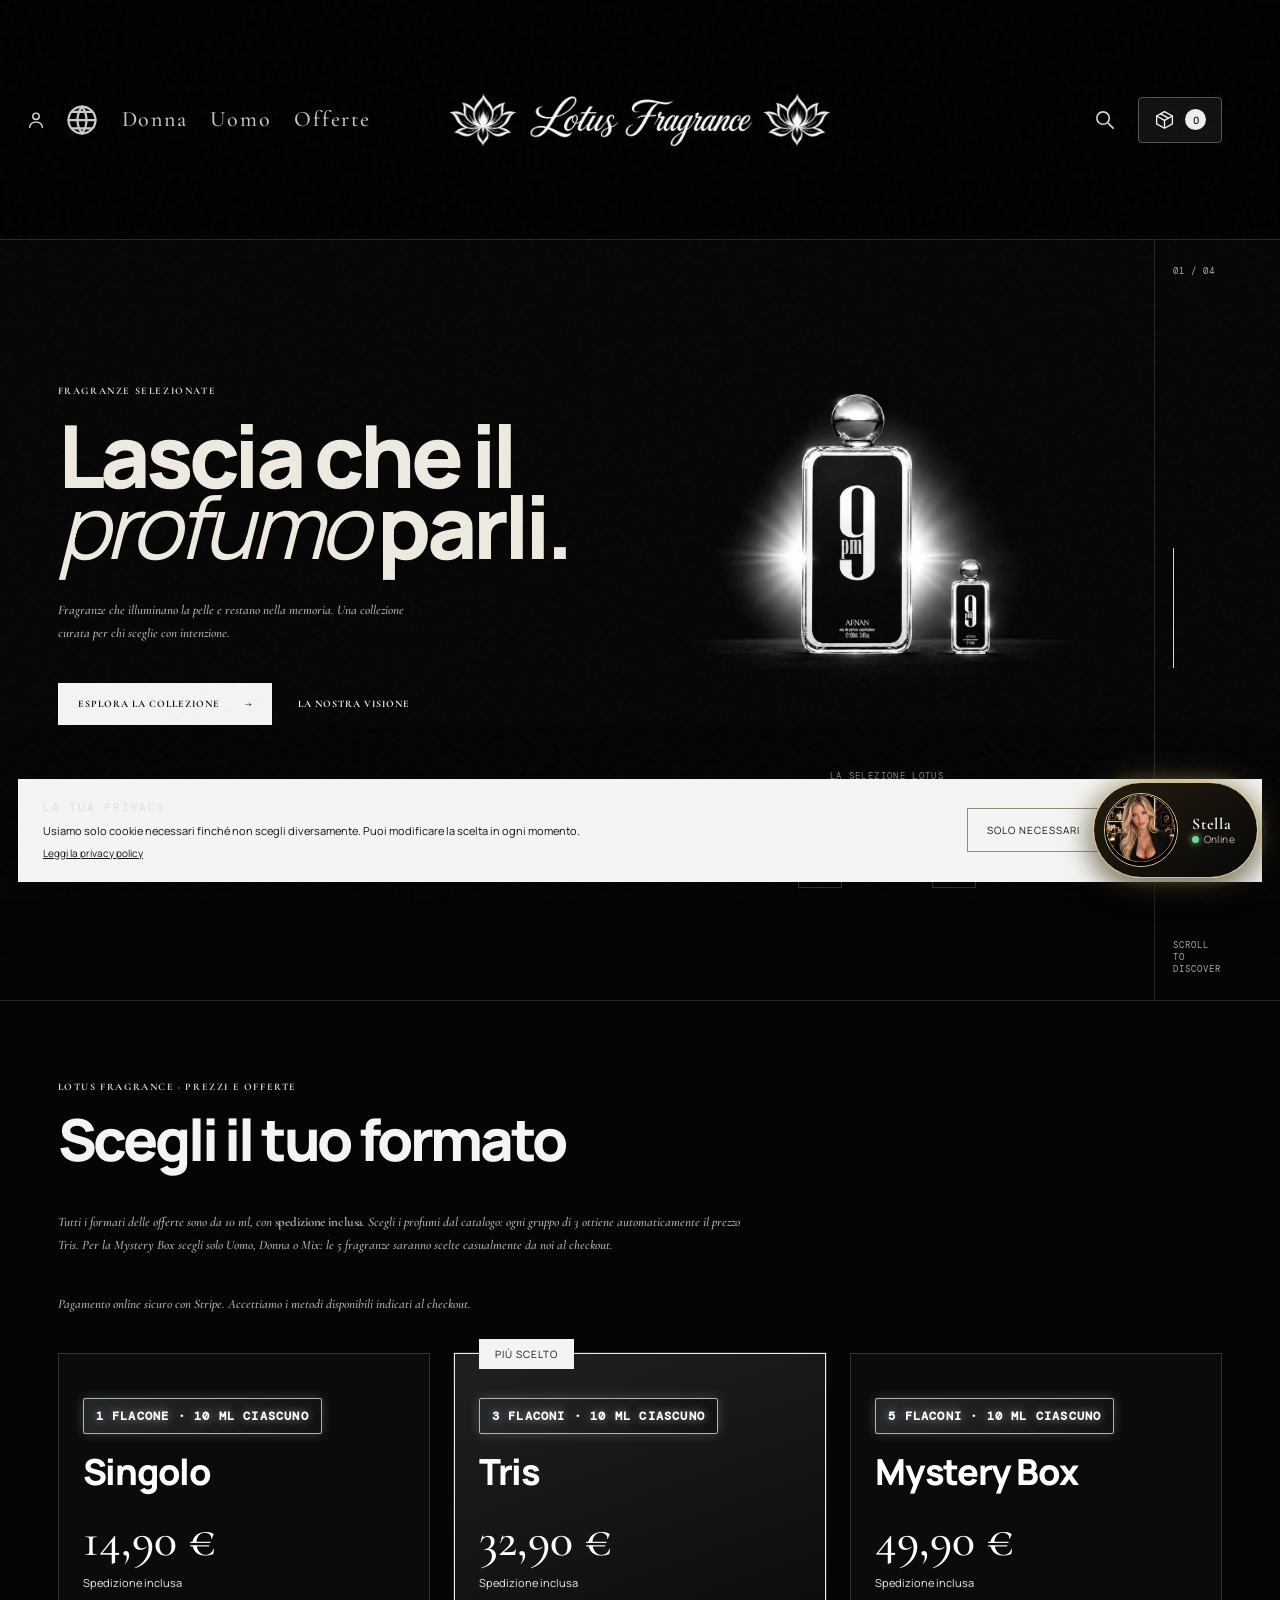
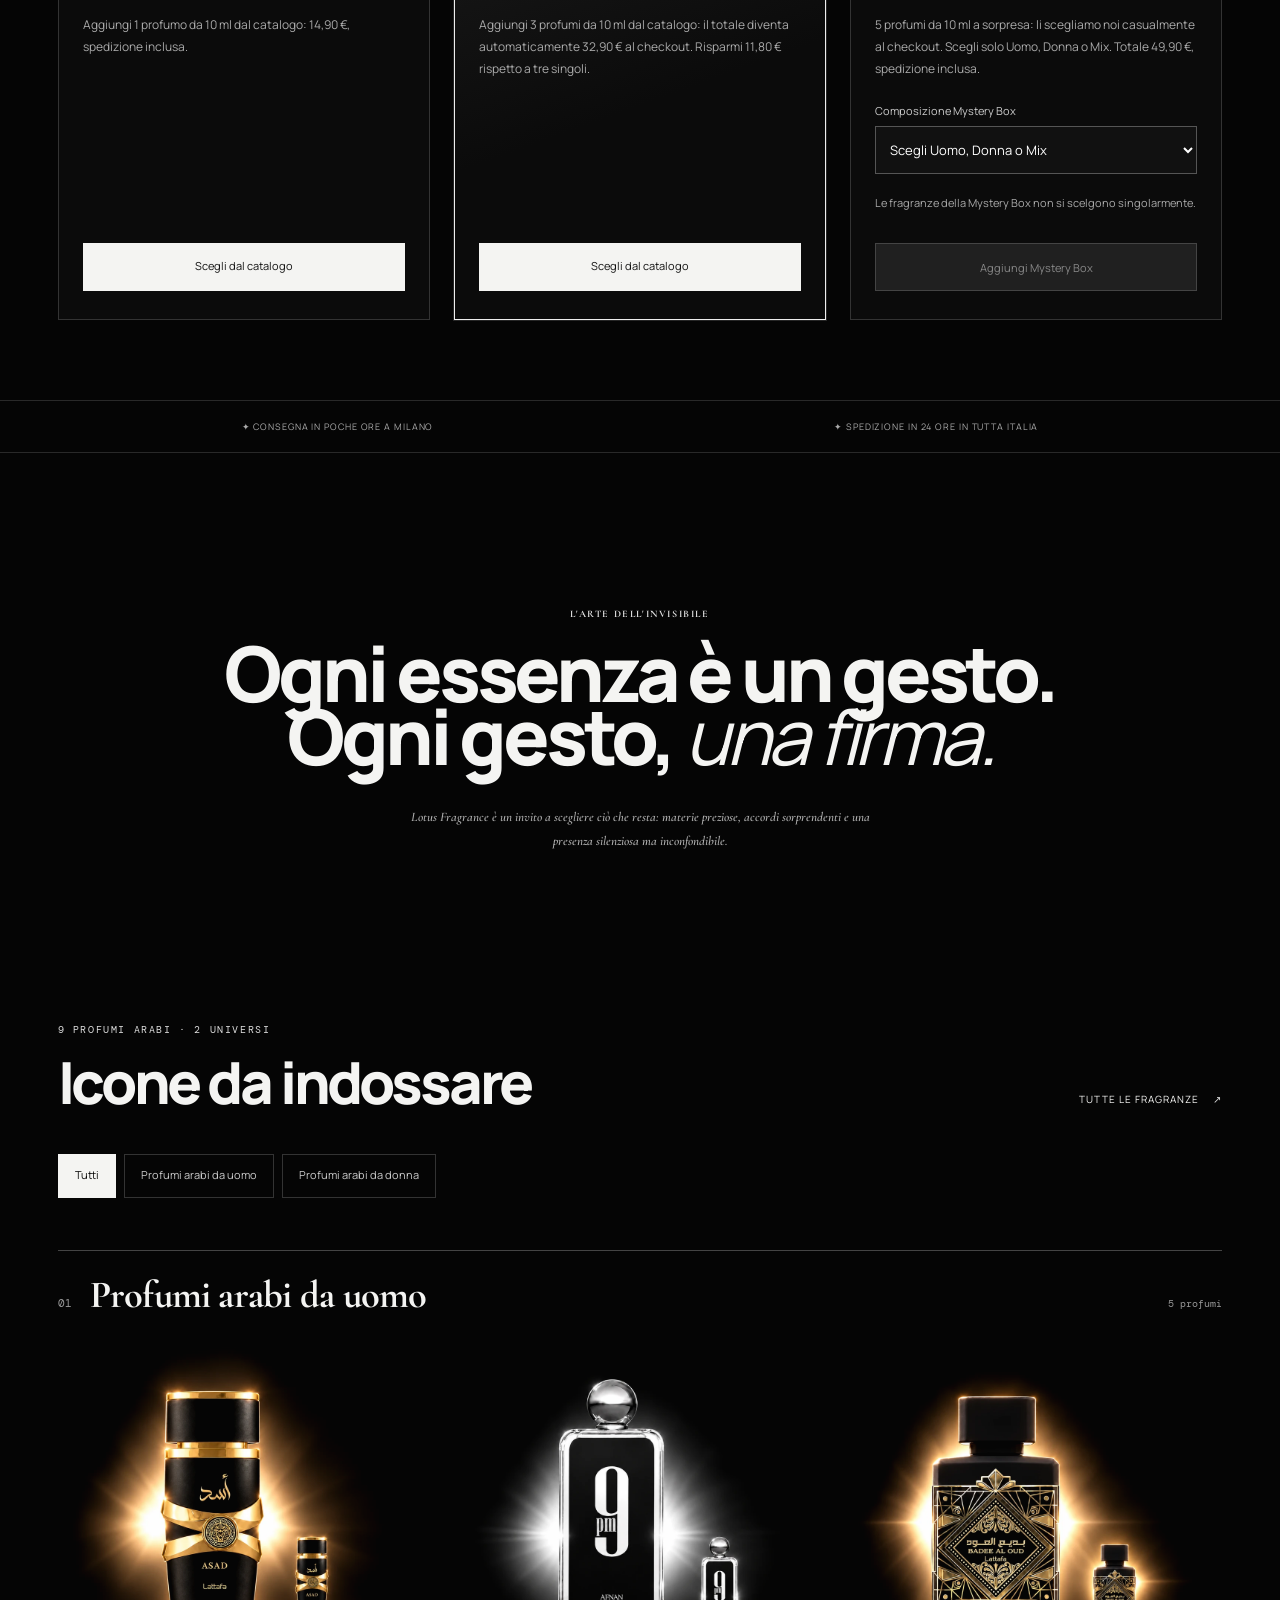
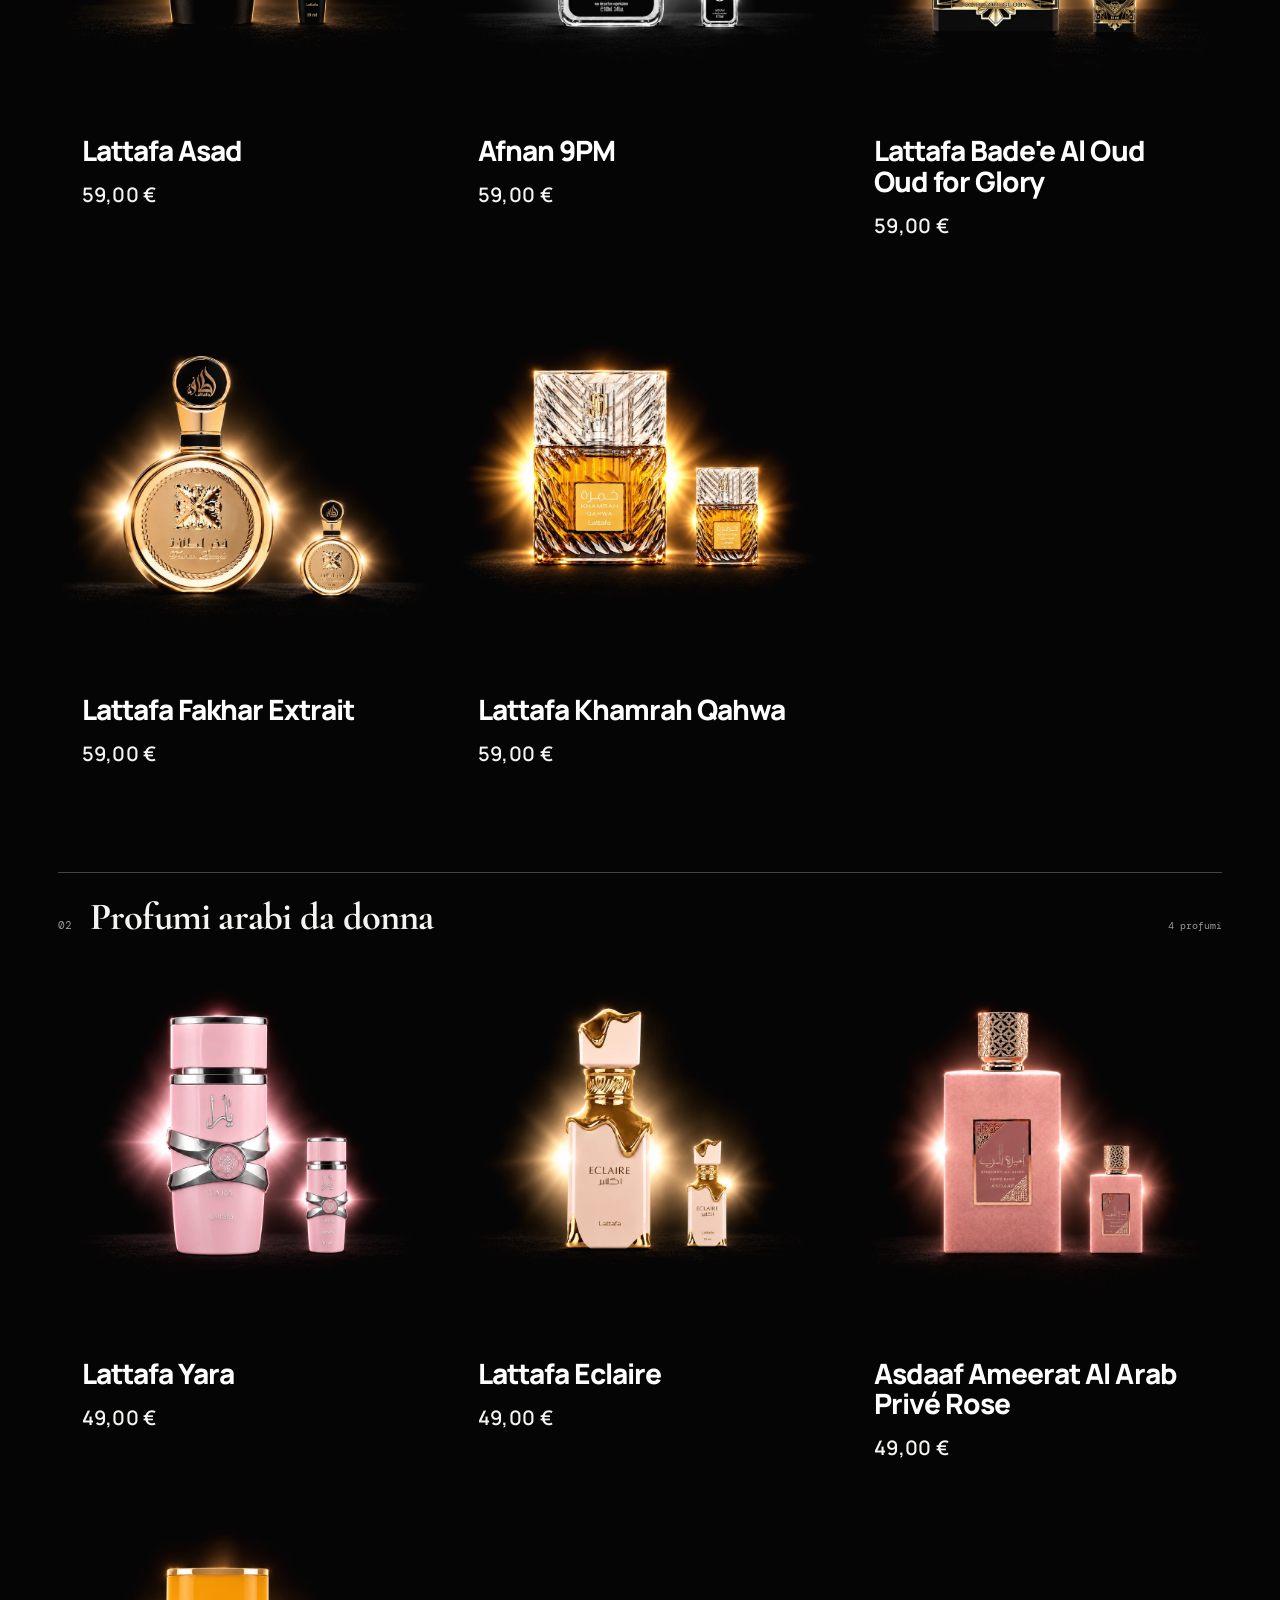
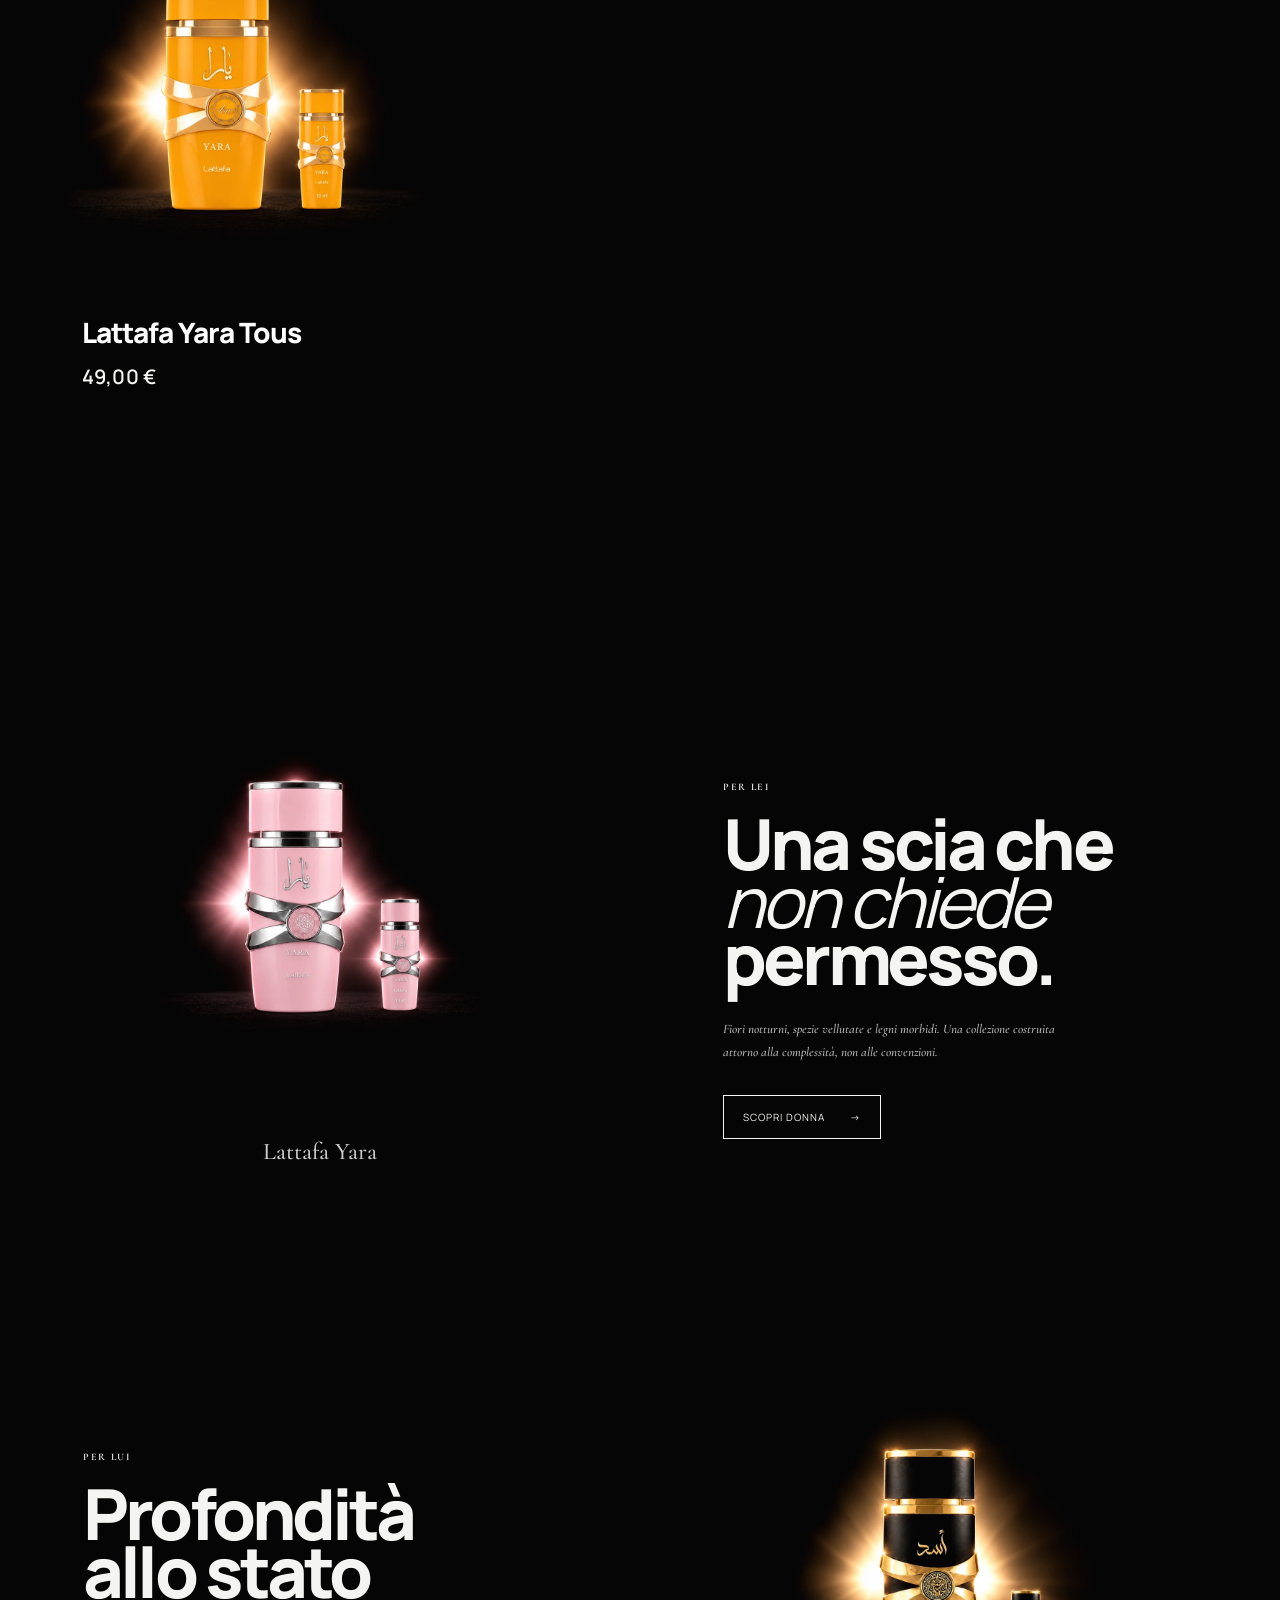
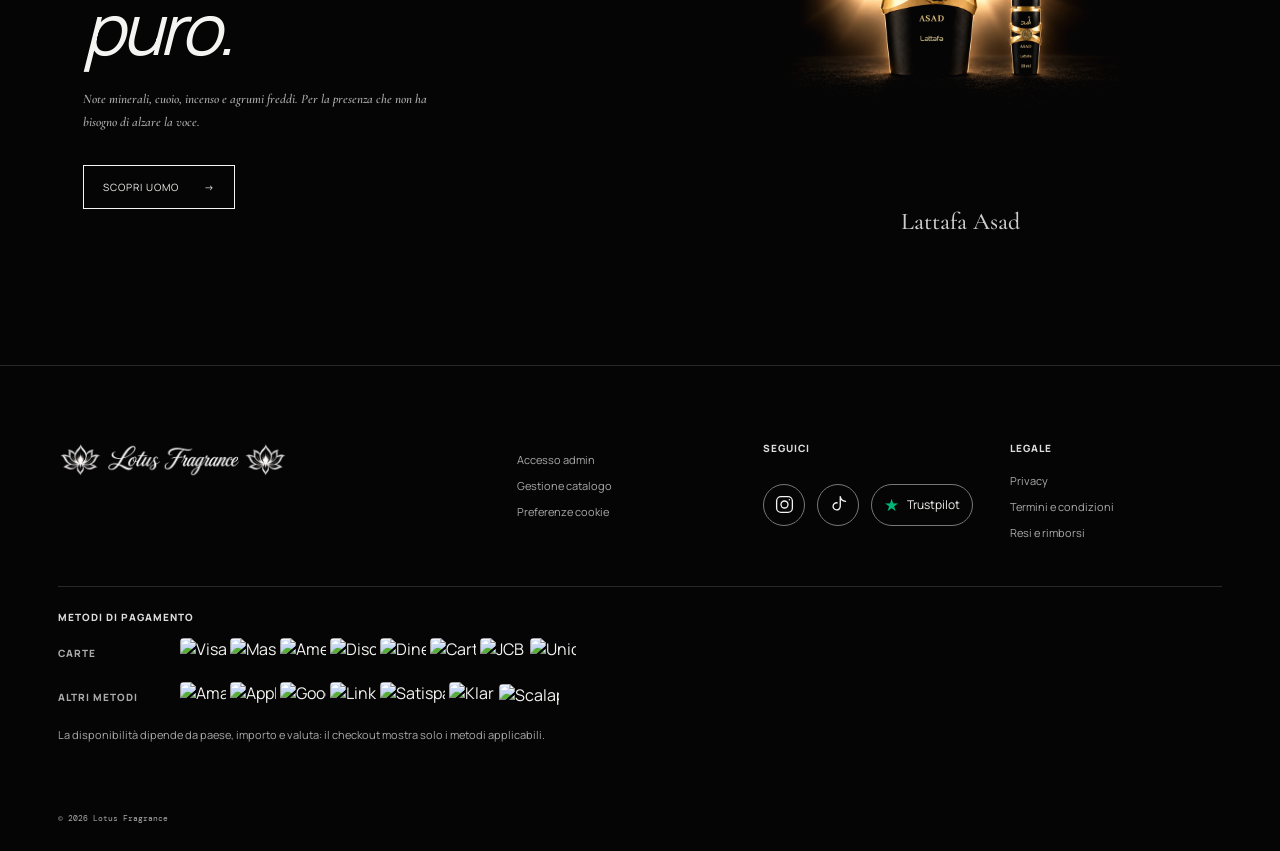
==== commit 615a1e62: "Apply serif accent type to selected site labels" ====
--- a/index.html
+++ b/index.html
@@ -2,9 +2,9 @@
 <html lang="it" data-theme="dark">
   <head>
     <meta charset="UTF-8" />
-    <script src="i18n-data.js?v=payments2"></script><script src="i18n.js?v=5"></script>
+    <script src="i18n-data.js?v=serif-headings1"></script><script src="i18n.js?v=5"></script>
     <link rel="stylesheet" href="cinematic.css" />
-    <link rel="stylesheet" href="typography.css?v=1" />
+    <link rel="stylesheet" href="typography.css?v=2" />
     <meta name="viewport" content="width=device-width, initial-scale=1.0" />
     <meta name="description" content="Scopri la selezione Lotus Fragrance: profumi arabi da uomo e da donna, formati tascabili da 10 ml e offerte con spedizione inclusa in Italia." />
     <meta name="theme-color" content="#050505" />
@@ -34,7 +34,7 @@
     <link rel="stylesheet" href="catalog.css?v=seamless-features5" />
     <script defer src="catalog-search.js?v=1"></script>
     <script defer src="header-search.js?v=accounts1"></script>
-    <script defer src="catalog.js?v=prices-visible3"></script>
+    <script defer src="catalog.js?v=special-type2"></script>
     <link rel="stylesheet" href="offers.css?v=highlight1"/>
     <script defer src="offers.js?v=tiers2"></script>
     <link rel="stylesheet" href="i18n.css?v=9"/>
@@ -62,13 +62,13 @@
     <div class="grain"></div><div id="scent-overlay" aria-hidden="true"></div>
     <header class="topbar"><a class="brand-logo" href="#top" aria-label="Lotus Fragrance"><img src="assets/lotus-logo-new.jpg" alt="Lotus Fragrance" /></a><nav aria-label="Principale"><a href="#arabi-donna">Donna</a><a href="#arabi-uomo">Uomo</a><a href="#offerte">Offerte</a></nav><div class="header-actions"><button class="cart-button" id="cart-button" aria-label="Apri carrello"><svg class="cart-icon" viewBox="0 0 24 24" fill="none" stroke="currentColor" stroke-width="1.5" stroke-linecap="round" stroke-linejoin="round" aria-hidden="true"><path d="m12 3 9 5-9 5-9-5 9-5Z"/><path d="M3 8v9l9 5 9-5V8M12 13v9M7.5 5.5l9 5"/></svg><b id="cart-count" aria-live="polite">0</b></button></div></header>
     <main id="top">
-      <section class="hero"><div class="hero-copy"><p class="eyebrow">Fragranze selezionate</p><h1>Lascia che il<br><em>profumo</em> parli.</h1><p class="lede">Fragranze che illuminano la pelle e restano nella memoria. Una collezione curata per chi sceglie con intenzione.</p><div class="hero-cta"><a class="button dark" href="#collezione">Esplora la collezione <span>→</span></a><a class="text-link" href="#maison">La nostra visione</a></div></div><div class="hero-visual" aria-label="Flacone Lotus No. 01"><div class="halo"></div><div class="hero-bottle bottle-black"><i></i><b>LOTUS</b><small>NO. 01<br>NOIR</small></div><div class="hero-light"></div><p class="vertical">EXTRAIT DE PARFUM · 50 ML</p></div><aside class="hero-aside"><span>01 / 04</span><div></div><span>SCROLL TO DISCOVER</span></aside></section>
-      <section class="offers-section" id="offerte" aria-labelledby="offer-heading"><div class="section-heading"><div><p class="eyebrow">Lotus Fragrance · Prezzi e offerte</p><h2 id="offer-heading">Scegli il tuo formato</h2></div></div><p class="offers-intro">Tutti i formati delle offerte sono da 10 ml, con spedizione inclusa. Scegli i profumi dal catalogo: ogni gruppo di 3 ottiene automaticamente il prezzo Tris. Per la Mystery Box scegli solo Uomo, Donna o Mix: le 5 fragranze saranno scelte casualmente da noi al checkout.</p><p class="offers-intro">Pagamento online sicuro con Stripe. Accettiamo i metodi disponibili indicati al checkout.</p><div class="offer-grid" id="offer-grid"><p role="status">Caricamento delle offerte…</p></div></section>
+      <section class="hero"><div class="hero-copy"><p class="eyebrow type-special">Fragranze selezionate</p><h1>Lascia che il<br><em>profumo</em> parli.</h1><p class="lede">Fragranze che illuminano la pelle e restano nella memoria. Una collezione curata per chi sceglie con intenzione.</p><div class="hero-cta"><a class="button dark type-special" href="#collezione">Esplora la collezione <span>→</span></a><a class="text-link type-special" href="#maison">La nostra visione</a></div></div><div class="hero-visual" aria-label="Flacone Lotus No. 01"><div class="halo"></div><div class="hero-bottle bottle-black"><i></i><b>LOTUS</b><small>NO. 01<br>NOIR</small></div><div class="hero-light"></div><p class="vertical">EXTRAIT DE PARFUM · 50 ML</p></div><aside class="hero-aside"><span>01 / 04</span><div></div><span>SCROLL TO DISCOVER</span></aside></section>
+      <section class="offers-section" id="offerte" aria-labelledby="offer-heading"><div class="section-heading"><div><p class="eyebrow type-special">Lotus Fragrance · Prezzi e offerte</p><h2 id="offer-heading">Scegli il tuo formato</h2></div></div><p class="offers-intro">Tutti i formati delle offerte sono da 10 ml, con <span class="type-special">spedizione inclusa</span>. Scegli i profumi dal catalogo: ogni gruppo di 3 ottiene automaticamente il prezzo Tris. Per la Mystery Box scegli solo Uomo, Donna o Mix: le 5 fragranze saranno scelte casualmente da noi al checkout.</p><p class="offers-intro">Pagamento online sicuro con Stripe. Accettiamo i metodi disponibili indicati al checkout.</p><div class="offer-grid" id="offer-grid"><p role="status">Caricamento delle offerte…</p></div></section>
       <section class="service-strip"><span>✦ Consegna in poche ore a Milano</span><span>✦ Spedizione in 24 ore in tutta Italia</span></section>
-      <section class="intro" id="maison"><p class="eyebrow">L'arte dell'invisibile</p><h2>Ogni essenza è un gesto.<br>Ogni gesto, <em>una firma.</em></h2><p>Lotus Fragrance è un invito a scegliere ciò che resta: materie preziose, accordi sorprendenti e una presenza silenziosa ma inconfondibile.</p></section>
+      <section class="intro" id="maison"><p class="eyebrow type-special">L'arte dell'invisibile</p><h2>Ogni essenza è un gesto.<br>Ogni gesto, <em>una firma.</em></h2><p>Lotus Fragrance è un invito a scegliere ciò che resta: materie preziose, accordi sorprendenti e una presenza silenziosa ma inconfondibile.</p></section>
       <section class="collection" id="collezione"><div class="section-heading"><div><p class="eyebrow">Collezione 01</p><h2>Icone da indossare</h2></div><button class="text-link" id="show-all">Scopri tutti i profumi <span>→</span></button></div><div class="product-grid" id="product-grid"></div></section>
-      <section class="split-feature" id="donna"><div class="feature-art rose-art"><div class="circle-light"></div><div class="feature-bottle rose"><i></i><b>LOTUS</b><small>ROSE<br>VELOURS</small></div></div><div class="feature-copy"><p class="eyebrow">Per lei</p><h2>Una scia che<br><em>non chiede</em><br>permesso.</h2><p>Fiori notturni, spezie vellutate e legni morbidi. Una collezione costruita attorno alla complessità, non alle convenzioni.</p><a href="#collezione" class="button outline">Scopri donna <span>→</span></a></div></section>
-      <section class="split-feature reverse" id="uomo"><div class="feature-copy"><p class="eyebrow">Per lui</p><h2>Profondità<br>allo stato<br><em>puro.</em></h2><p>Note minerali, cuoio, incenso e agrumi freddi. Per la presenza che non ha bisogno di alzare la voce.</p><a href="#collezione" class="button outline">Scopri uomo <span>→</span></a></div><div class="feature-art smoke-art"><div class="spotlight"></div><div class="feature-bottle smoke"><i></i><b>LOTUS</b><small>OBSIDIAN<br>HOUR</small></div></div></section>
+      <section class="split-feature" id="donna"><div class="feature-art rose-art"><div class="circle-light"></div><div class="feature-bottle rose"><i></i><b>LOTUS</b><small>ROSE<br>VELOURS</small></div></div><div class="feature-copy"><p class="eyebrow type-special">Per lei</p><h2>Una scia che<br><em>non chiede</em><br>permesso.</h2><p>Fiori notturni, spezie vellutate e legni morbidi. Una collezione costruita attorno alla complessità, non alle convenzioni.</p><a href="#collezione" class="button outline">Scopri donna <span>→</span></a></div></section>
+      <section class="split-feature reverse" id="uomo"><div class="feature-copy"><p class="eyebrow type-special">Per lui</p><h2>Profondità<br>allo stato<br><em>puro.</em></h2><p>Note minerali, cuoio, incenso e agrumi freddi. Per la presenza che non ha bisogno di alzare la voce.</p><a href="#collezione" class="button outline">Scopri uomo <span>→</span></a></div><div class="feature-art smoke-art"><div class="spotlight"></div><div class="feature-bottle smoke"><i></i><b>LOTUS</b><small>OBSIDIAN<br>HOUR</small></div></div></section>
     </main>
     <aside class="cart-drawer" id="cart-drawer" aria-label="Carrello" aria-hidden="true"><div class="drawer-head"><h2>La tua selezione</h2><button id="close-cart" aria-label="Chiudi">×</button></div><div id="cart-items"><p class="empty">Scegli i profumi dal catalogo oppure aggiungi una Mystery Box.</p></div><p id="cart-discount" class="cart-discount" hidden></p><div class="cart-total"><span>Totale · spedizione inclusa</span><strong id="cart-total">€0,00</strong></div><button class="button dark checkout" id="checkout" disabled>Pagamento online <span>→</span></button><p class="checkout-status" id="checkout-status" role="status" aria-live="polite">Pagamento online sicuro · Spedizione inclusa</p><p class="payment-note">Solo pagamento online · Spedizione inclusa</p></aside><div class="scrim" id="scrim"></div>
     <section class="lotus-assistant" id="lotus-assistant" aria-label="Assistente virtuale Lotus" data-open="false">
--- a/typography.css
+++ b/typography.css
@@ -1,4 +1,4 @@
-@import url("https://fonts.googleapis.com/css2?family=Cormorant+Garamond:ital,wght@1,600;1,700&family=Manrope:wght@800&display=swap");
+@import url("https://fonts.googleapis.com/css2?family=Cormorant+Garamond:ital,wght@0,700;1,600;1,700&family=Manrope:wght@800&display=swap");
 
 :where(h1, h2, h3, h4, h5, h6) {
   font-family: "Manrope", Arial, sans-serif !important;
@@ -26,6 +26,13 @@
   font-weight: 600 !important;
 }
 
+.type-special {
+  font-family: "Cormorant Garamond", Georgia, serif !important;
+  font-style: normal !important;
+  font-weight: 700 !important;
+  letter-spacing: -0.01em;
+}
+
 @media (max-width: 760px) {
   :where(h1, h2, h3, h4, h5, h6) {
     letter-spacing: -0.025em;
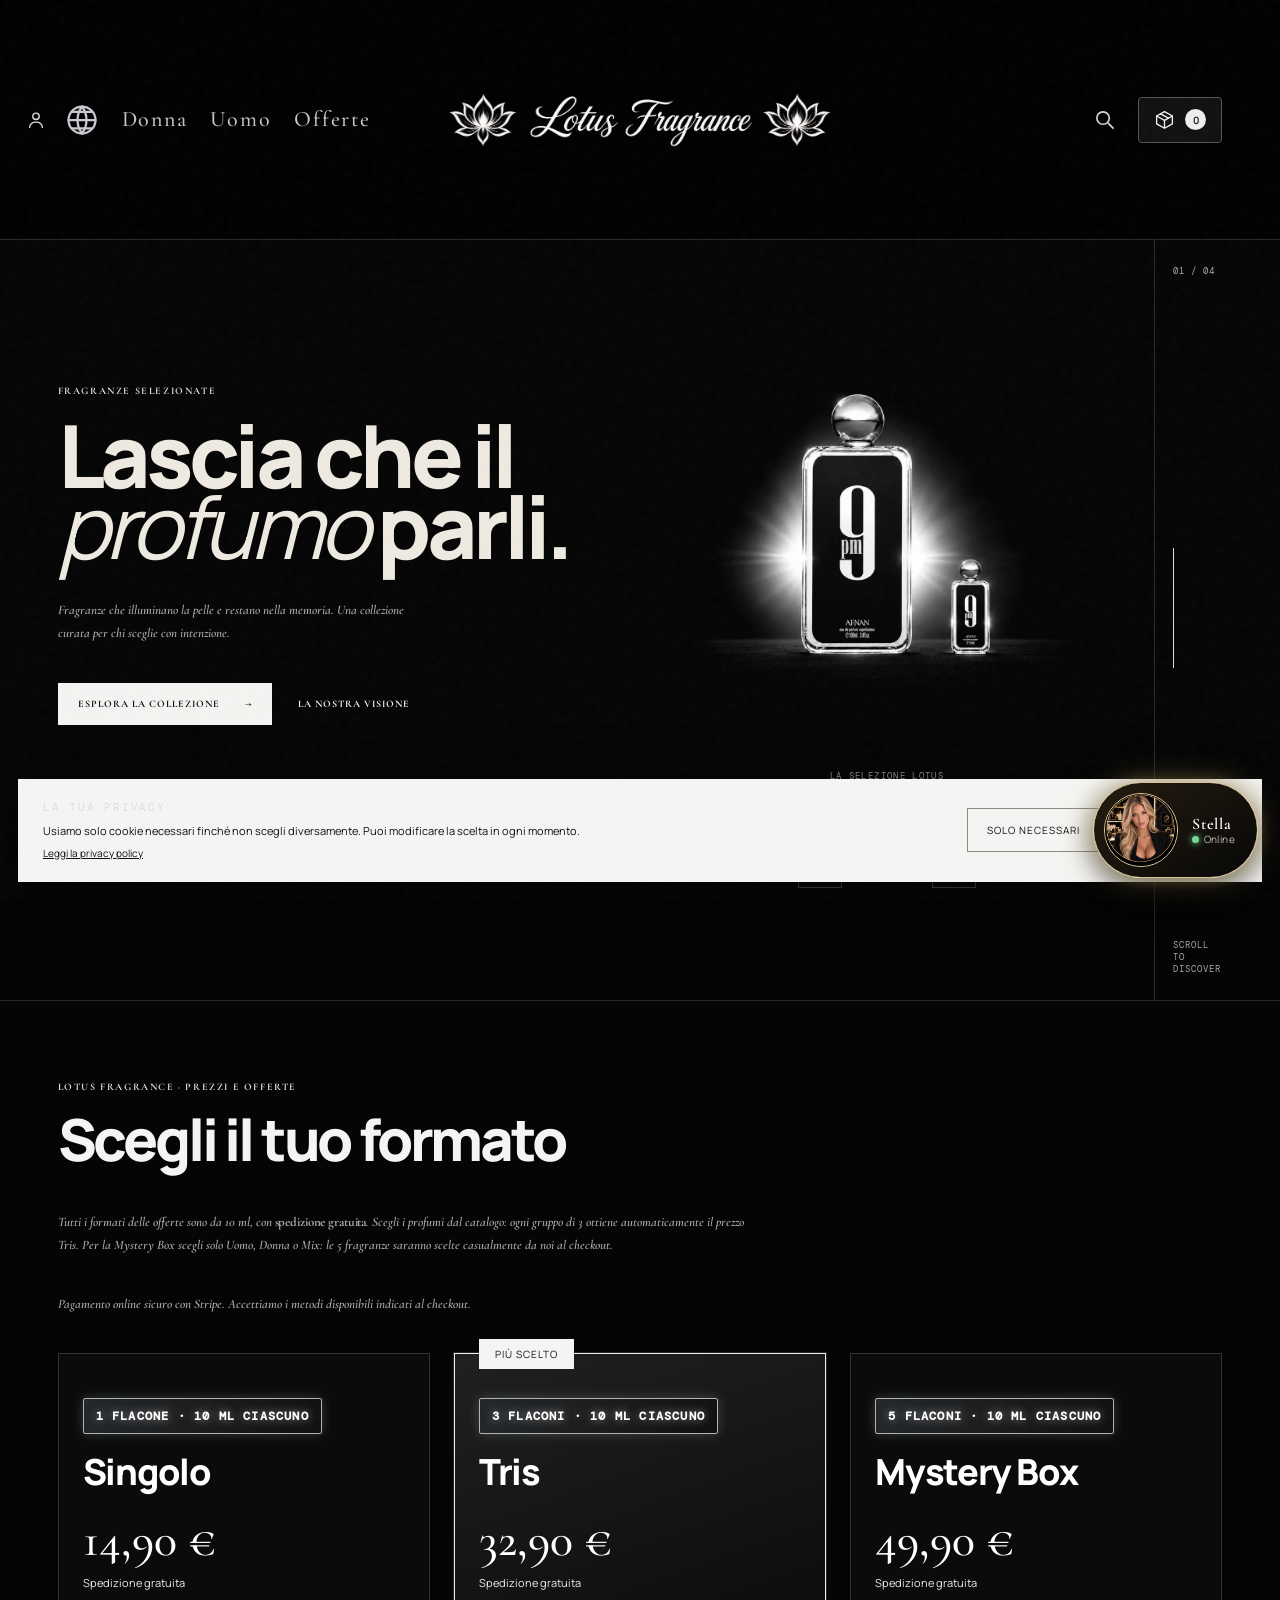
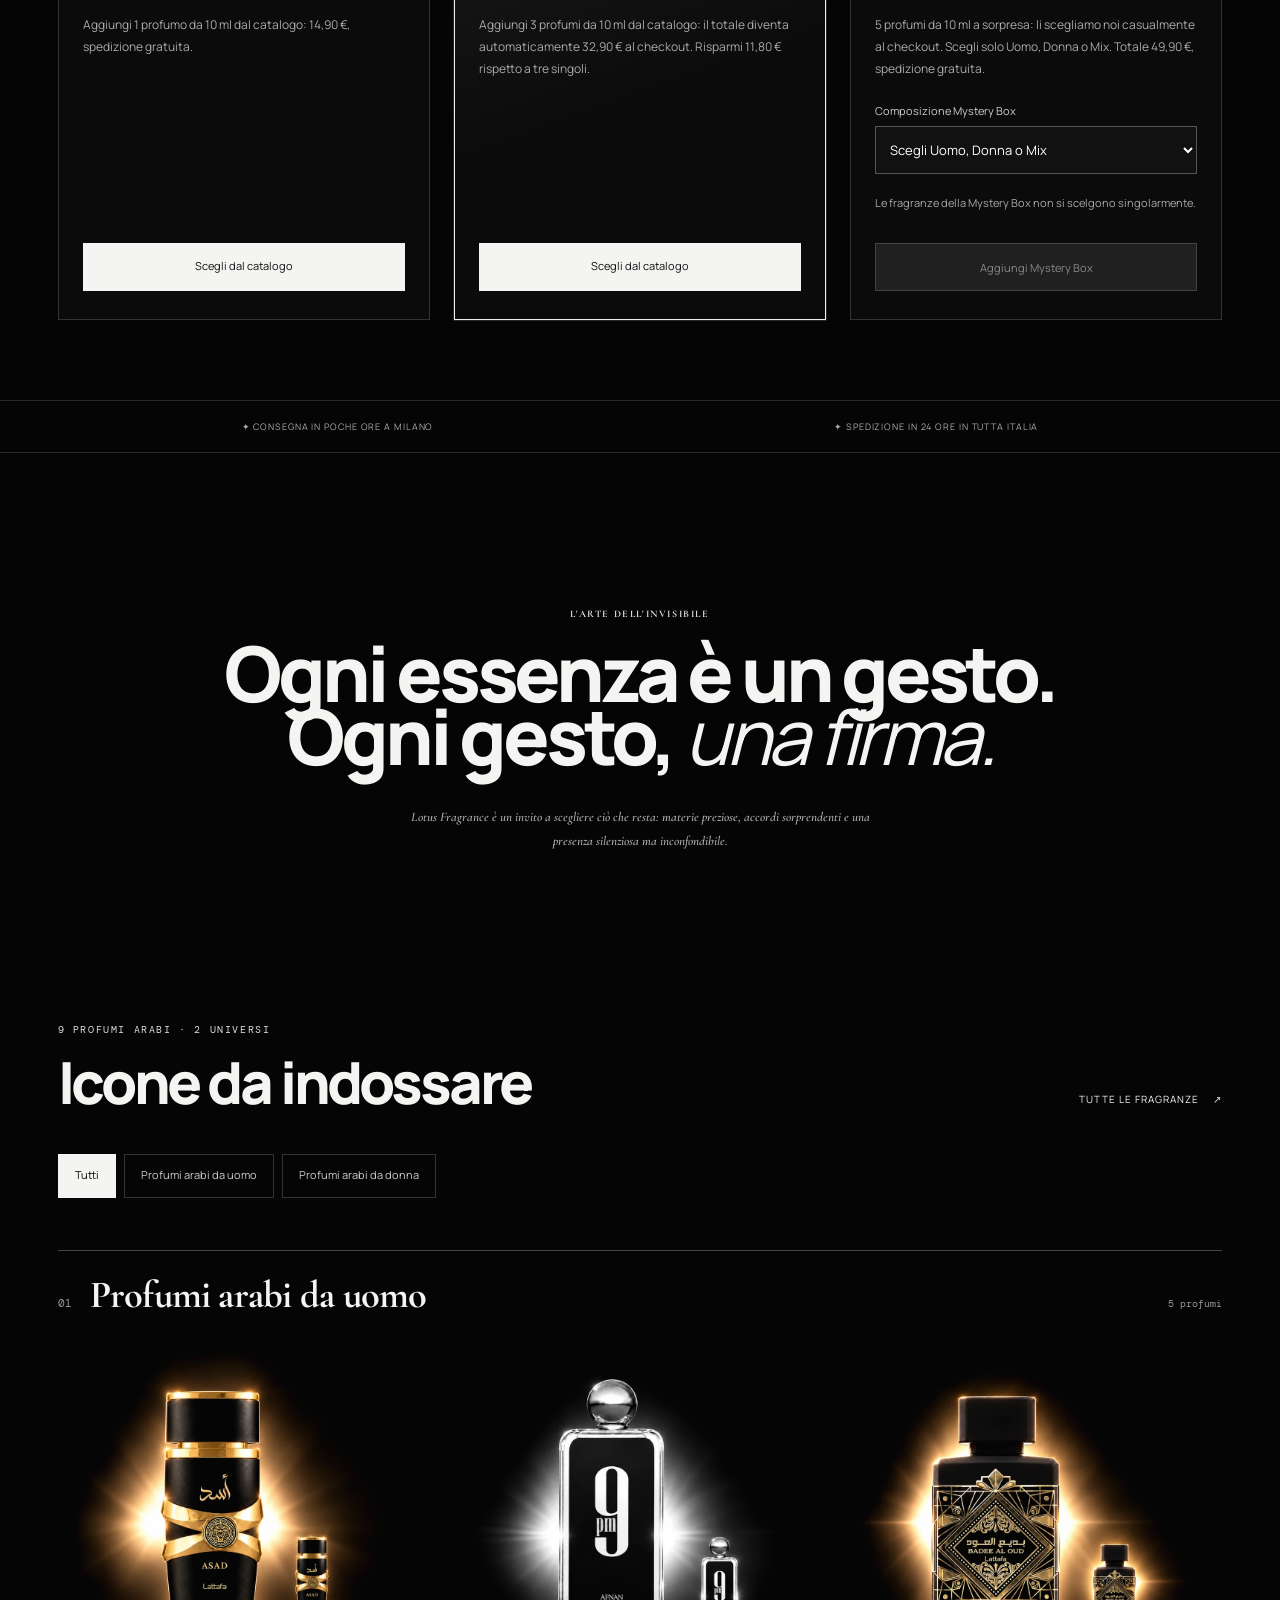
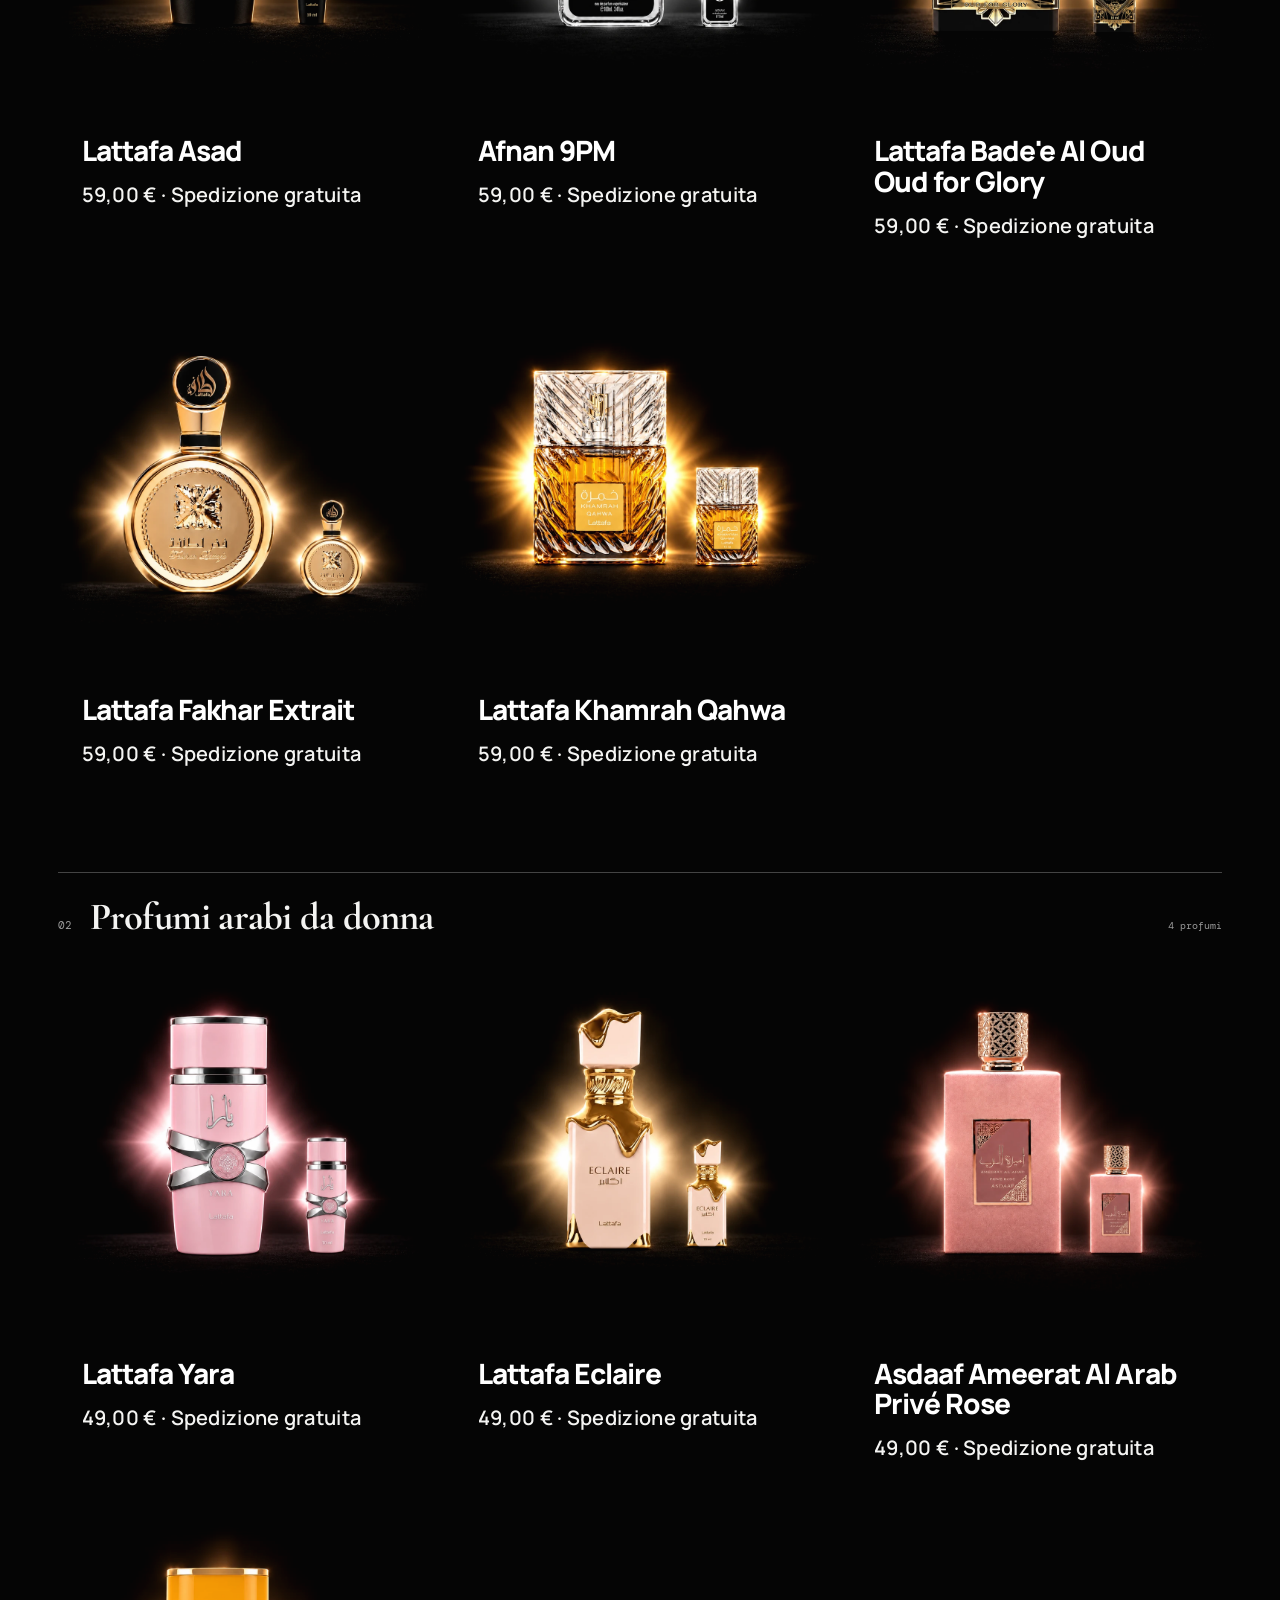
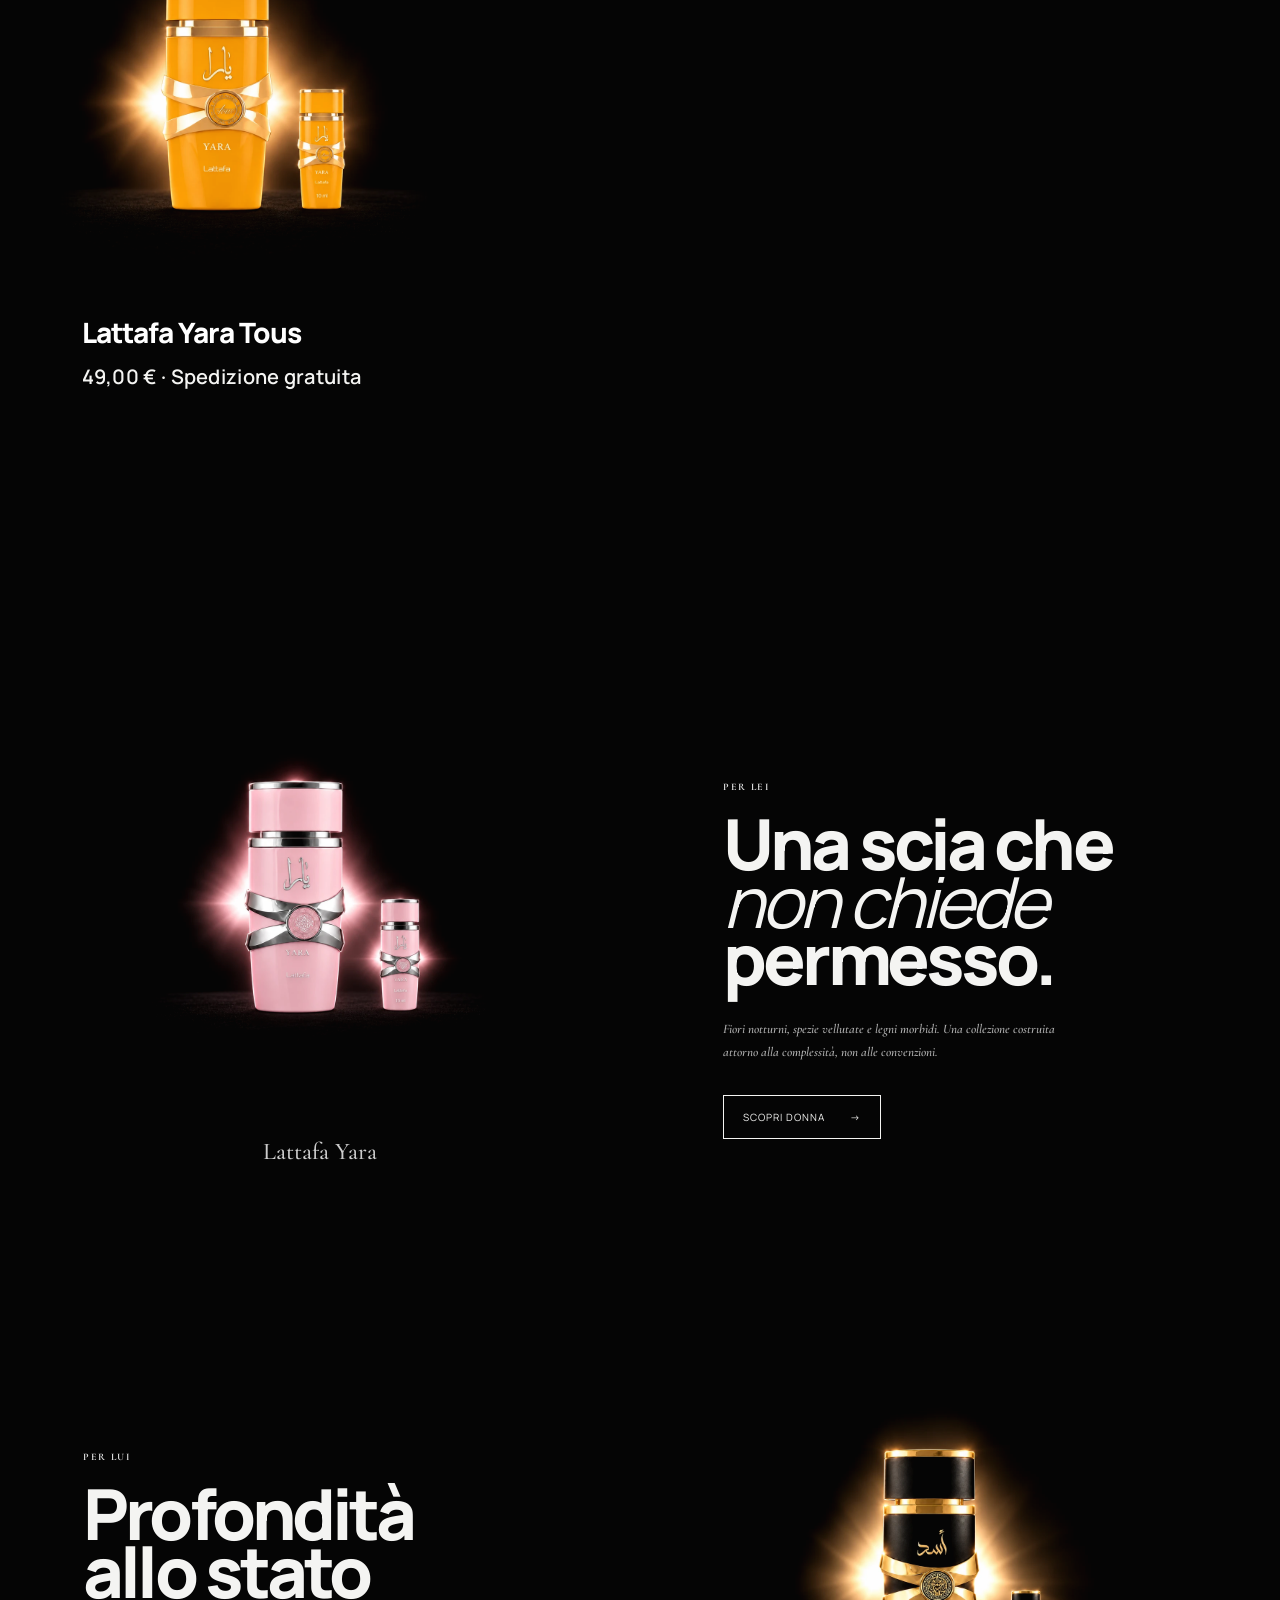
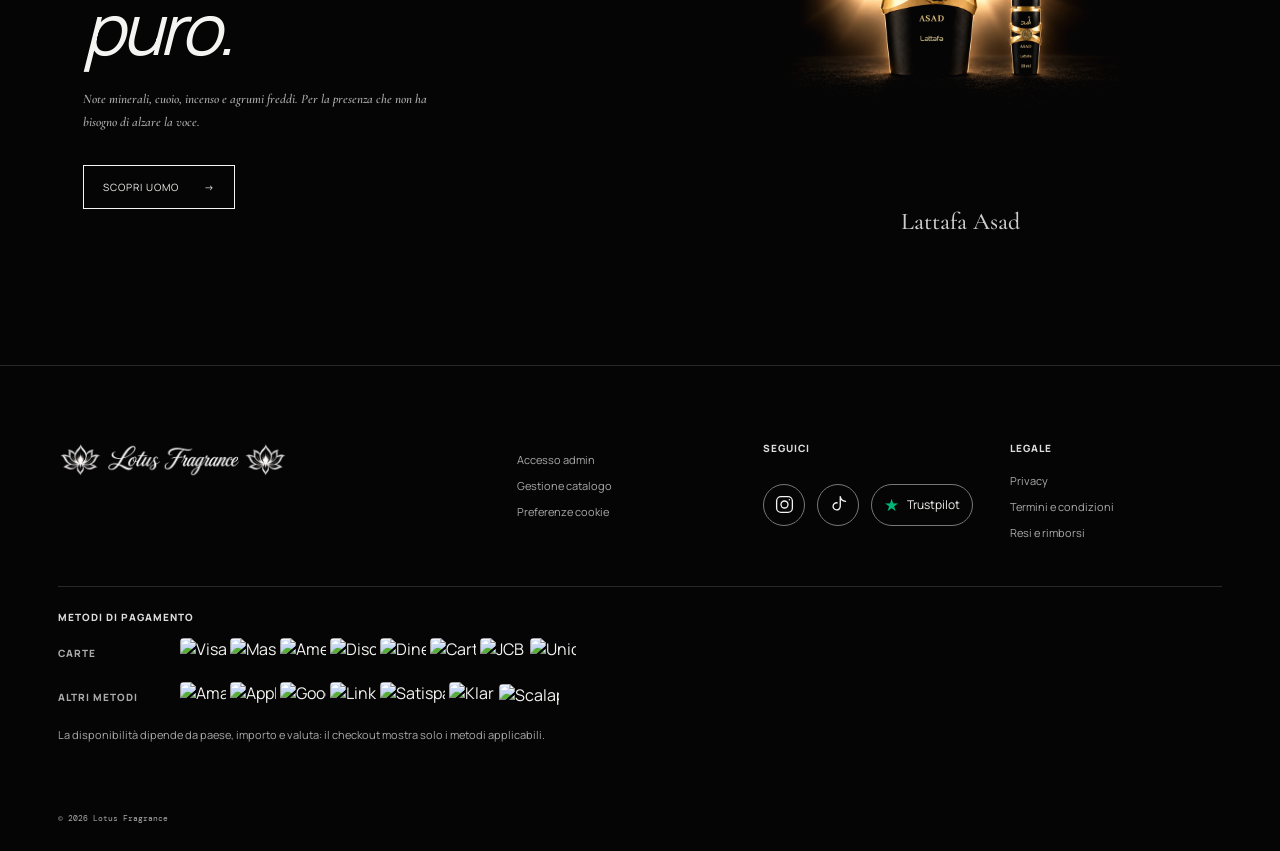
==== commit 497d768d: "Show free shipping beside product prices" ====
--- a/index.html
+++ b/index.html
@@ -6,7 +6,7 @@
     <link rel="stylesheet" href="cinematic.css" />
     <link rel="stylesheet" href="typography.css?v=2" />
     <meta name="viewport" content="width=device-width, initial-scale=1.0" />
-    <meta name="description" content="Scopri la selezione Lotus Fragrance: profumi arabi da uomo e da donna, formati tascabili da 10 ml e offerte con spedizione inclusa in Italia." />
+    <meta name="description" content="Scopri la selezione Lotus Fragrance: profumi arabi da uomo e da donna, formati tascabili da 10 ml e offerte con spedizione gratuita in Italia." />
     <meta name="theme-color" content="#050505" />
     <link rel="canonical" href="https://lotusfragrance.shop/" />
     <link rel="icon" type="image/png" sizes="144x144" href="/assets/favicon-lotus.png" />
@@ -14,7 +14,7 @@
     <meta property="og:type" content="website" />
     <meta property="og:site_name" content="Lotus Fragrance" />
     <meta property="og:title" content="Lotus Fragrance — L'essenza che resta" />
-    <meta property="og:description" content="Profumi arabi selezionati, formati tascabili da 10 ml e offerte con spedizione inclusa in Italia." />
+    <meta property="og:description" content="Profumi arabi selezionati, formati tascabili da 10 ml e offerte con spedizione gratuita in Italia." />
     <meta property="og:url" content="https://lotusfragrance.shop/" />
     <meta property="og:image" content="https://lotusfragrance.shop/assets/lotus-flower-mark.png" />
     <title>Lotus Fragrance — L'essenza che resta</title>
@@ -63,14 +63,14 @@
     <header class="topbar"><a class="brand-logo" href="#top" aria-label="Lotus Fragrance"><img src="assets/lotus-logo-new.jpg" alt="Lotus Fragrance" /></a><nav aria-label="Principale"><a href="#arabi-donna">Donna</a><a href="#arabi-uomo">Uomo</a><a href="#offerte">Offerte</a></nav><div class="header-actions"><button class="cart-button" id="cart-button" aria-label="Apri carrello"><svg class="cart-icon" viewBox="0 0 24 24" fill="none" stroke="currentColor" stroke-width="1.5" stroke-linecap="round" stroke-linejoin="round" aria-hidden="true"><path d="m12 3 9 5-9 5-9-5 9-5Z"/><path d="M3 8v9l9 5 9-5V8M12 13v9M7.5 5.5l9 5"/></svg><b id="cart-count" aria-live="polite">0</b></button></div></header>
     <main id="top">
       <section class="hero"><div class="hero-copy"><p class="eyebrow type-special">Fragranze selezionate</p><h1>Lascia che il<br><em>profumo</em> parli.</h1><p class="lede">Fragranze che illuminano la pelle e restano nella memoria. Una collezione curata per chi sceglie con intenzione.</p><div class="hero-cta"><a class="button dark type-special" href="#collezione">Esplora la collezione <span>→</span></a><a class="text-link type-special" href="#maison">La nostra visione</a></div></div><div class="hero-visual" aria-label="Flacone Lotus No. 01"><div class="halo"></div><div class="hero-bottle bottle-black"><i></i><b>LOTUS</b><small>NO. 01<br>NOIR</small></div><div class="hero-light"></div><p class="vertical">EXTRAIT DE PARFUM · 50 ML</p></div><aside class="hero-aside"><span>01 / 04</span><div></div><span>SCROLL TO DISCOVER</span></aside></section>
-      <section class="offers-section" id="offerte" aria-labelledby="offer-heading"><div class="section-heading"><div><p class="eyebrow type-special">Lotus Fragrance · Prezzi e offerte</p><h2 id="offer-heading">Scegli il tuo formato</h2></div></div><p class="offers-intro">Tutti i formati delle offerte sono da 10 ml, con <span class="type-special">spedizione inclusa</span>. Scegli i profumi dal catalogo: ogni gruppo di 3 ottiene automaticamente il prezzo Tris. Per la Mystery Box scegli solo Uomo, Donna o Mix: le 5 fragranze saranno scelte casualmente da noi al checkout.</p><p class="offers-intro">Pagamento online sicuro con Stripe. Accettiamo i metodi disponibili indicati al checkout.</p><div class="offer-grid" id="offer-grid"><p role="status">Caricamento delle offerte…</p></div></section>
+      <section class="offers-section" id="offerte" aria-labelledby="offer-heading"><div class="section-heading"><div><p class="eyebrow type-special">Lotus Fragrance · Prezzi e offerte</p><h2 id="offer-heading">Scegli il tuo formato</h2></div></div><p class="offers-intro">Tutti i formati delle offerte sono da 10 ml, con <span class="type-special">spedizione gratuita</span>. Scegli i profumi dal catalogo: ogni gruppo di 3 ottiene automaticamente il prezzo Tris. Per la Mystery Box scegli solo Uomo, Donna o Mix: le 5 fragranze saranno scelte casualmente da noi al checkout.</p><p class="offers-intro">Pagamento online sicuro con Stripe. Accettiamo i metodi disponibili indicati al checkout.</p><div class="offer-grid" id="offer-grid"><p role="status">Caricamento delle offerte…</p></div></section>
       <section class="service-strip"><span>✦ Consegna in poche ore a Milano</span><span>✦ Spedizione in 24 ore in tutta Italia</span></section>
       <section class="intro" id="maison"><p class="eyebrow type-special">L'arte dell'invisibile</p><h2>Ogni essenza è un gesto.<br>Ogni gesto, <em>una firma.</em></h2><p>Lotus Fragrance è un invito a scegliere ciò che resta: materie preziose, accordi sorprendenti e una presenza silenziosa ma inconfondibile.</p></section>
       <section class="collection" id="collezione"><div class="section-heading"><div><p class="eyebrow">Collezione 01</p><h2>Icone da indossare</h2></div><button class="text-link" id="show-all">Scopri tutti i profumi <span>→</span></button></div><div class="product-grid" id="product-grid"></div></section>
       <section class="split-feature" id="donna"><div class="feature-art rose-art"><div class="circle-light"></div><div class="feature-bottle rose"><i></i><b>LOTUS</b><small>ROSE<br>VELOURS</small></div></div><div class="feature-copy"><p class="eyebrow type-special">Per lei</p><h2>Una scia che<br><em>non chiede</em><br>permesso.</h2><p>Fiori notturni, spezie vellutate e legni morbidi. Una collezione costruita attorno alla complessità, non alle convenzioni.</p><a href="#collezione" class="button outline">Scopri donna <span>→</span></a></div></section>
       <section class="split-feature reverse" id="uomo"><div class="feature-copy"><p class="eyebrow type-special">Per lui</p><h2>Profondità<br>allo stato<br><em>puro.</em></h2><p>Note minerali, cuoio, incenso e agrumi freddi. Per la presenza che non ha bisogno di alzare la voce.</p><a href="#collezione" class="button outline">Scopri uomo <span>→</span></a></div><div class="feature-art smoke-art"><div class="spotlight"></div><div class="feature-bottle smoke"><i></i><b>LOTUS</b><small>OBSIDIAN<br>HOUR</small></div></div></section>
     </main>
-    <aside class="cart-drawer" id="cart-drawer" aria-label="Carrello" aria-hidden="true"><div class="drawer-head"><h2>La tua selezione</h2><button id="close-cart" aria-label="Chiudi">×</button></div><div id="cart-items"><p class="empty">Scegli i profumi dal catalogo oppure aggiungi una Mystery Box.</p></div><p id="cart-discount" class="cart-discount" hidden></p><div class="cart-total"><span>Totale · spedizione inclusa</span><strong id="cart-total">€0,00</strong></div><button class="button dark checkout" id="checkout" disabled>Pagamento online <span>→</span></button><p class="checkout-status" id="checkout-status" role="status" aria-live="polite">Pagamento online sicuro · Spedizione inclusa</p><p class="payment-note">Solo pagamento online · Spedizione inclusa</p></aside><div class="scrim" id="scrim"></div>
+    <aside class="cart-drawer" id="cart-drawer" aria-label="Carrello" aria-hidden="true"><div class="drawer-head"><h2>La tua selezione</h2><button id="close-cart" aria-label="Chiudi">×</button></div><div id="cart-items"><p class="empty">Scegli i profumi dal catalogo oppure aggiungi una Mystery Box.</p></div><p id="cart-discount" class="cart-discount" hidden></p><div class="cart-total"><span>Totale · spedizione gratuita</span><strong id="cart-total">€0,00</strong></div><button class="button dark checkout" id="checkout" disabled>Pagamento online <span>→</span></button><p class="checkout-status" id="checkout-status" role="status" aria-live="polite">Pagamento online sicuro · Spedizione gratuita</p><p class="payment-note">Solo pagamento online · Spedizione gratuita</p></aside><div class="scrim" id="scrim"></div>
     <section class="lotus-assistant" id="lotus-assistant" aria-label="Assistente virtuale Lotus" data-open="false">
       <button class="assistant-launcher" id="assistant-launcher" type="button" aria-expanded="false" aria-controls="assistant-panel"><span class="assistant-launcher-avatar" aria-hidden="true"><img src="assets/assistant-stella.jpg?v=stella-2" alt=""></span><span class="assistant-launcher-label"><strong>Stella</strong><small><i aria-hidden="true"></i>Online</small></span></button>
       <div class="assistant-panel" id="assistant-panel" aria-hidden="true">
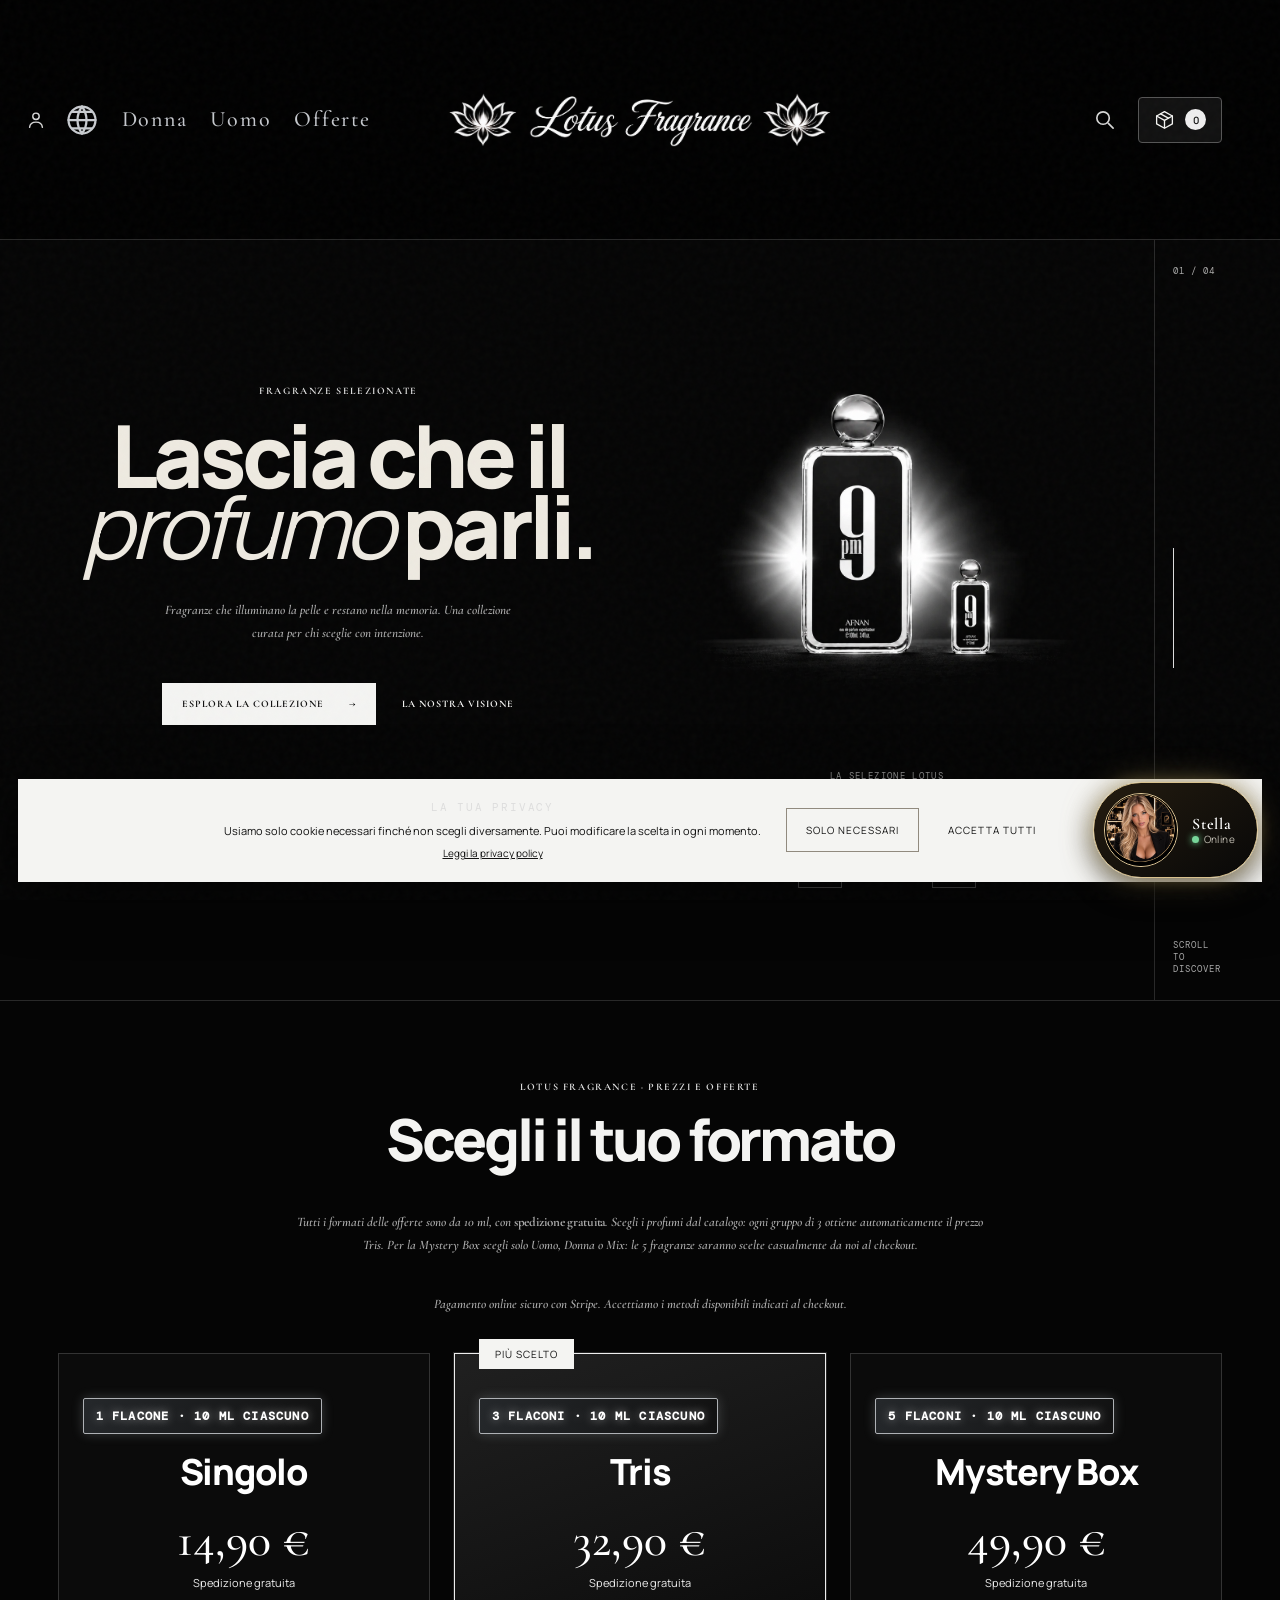
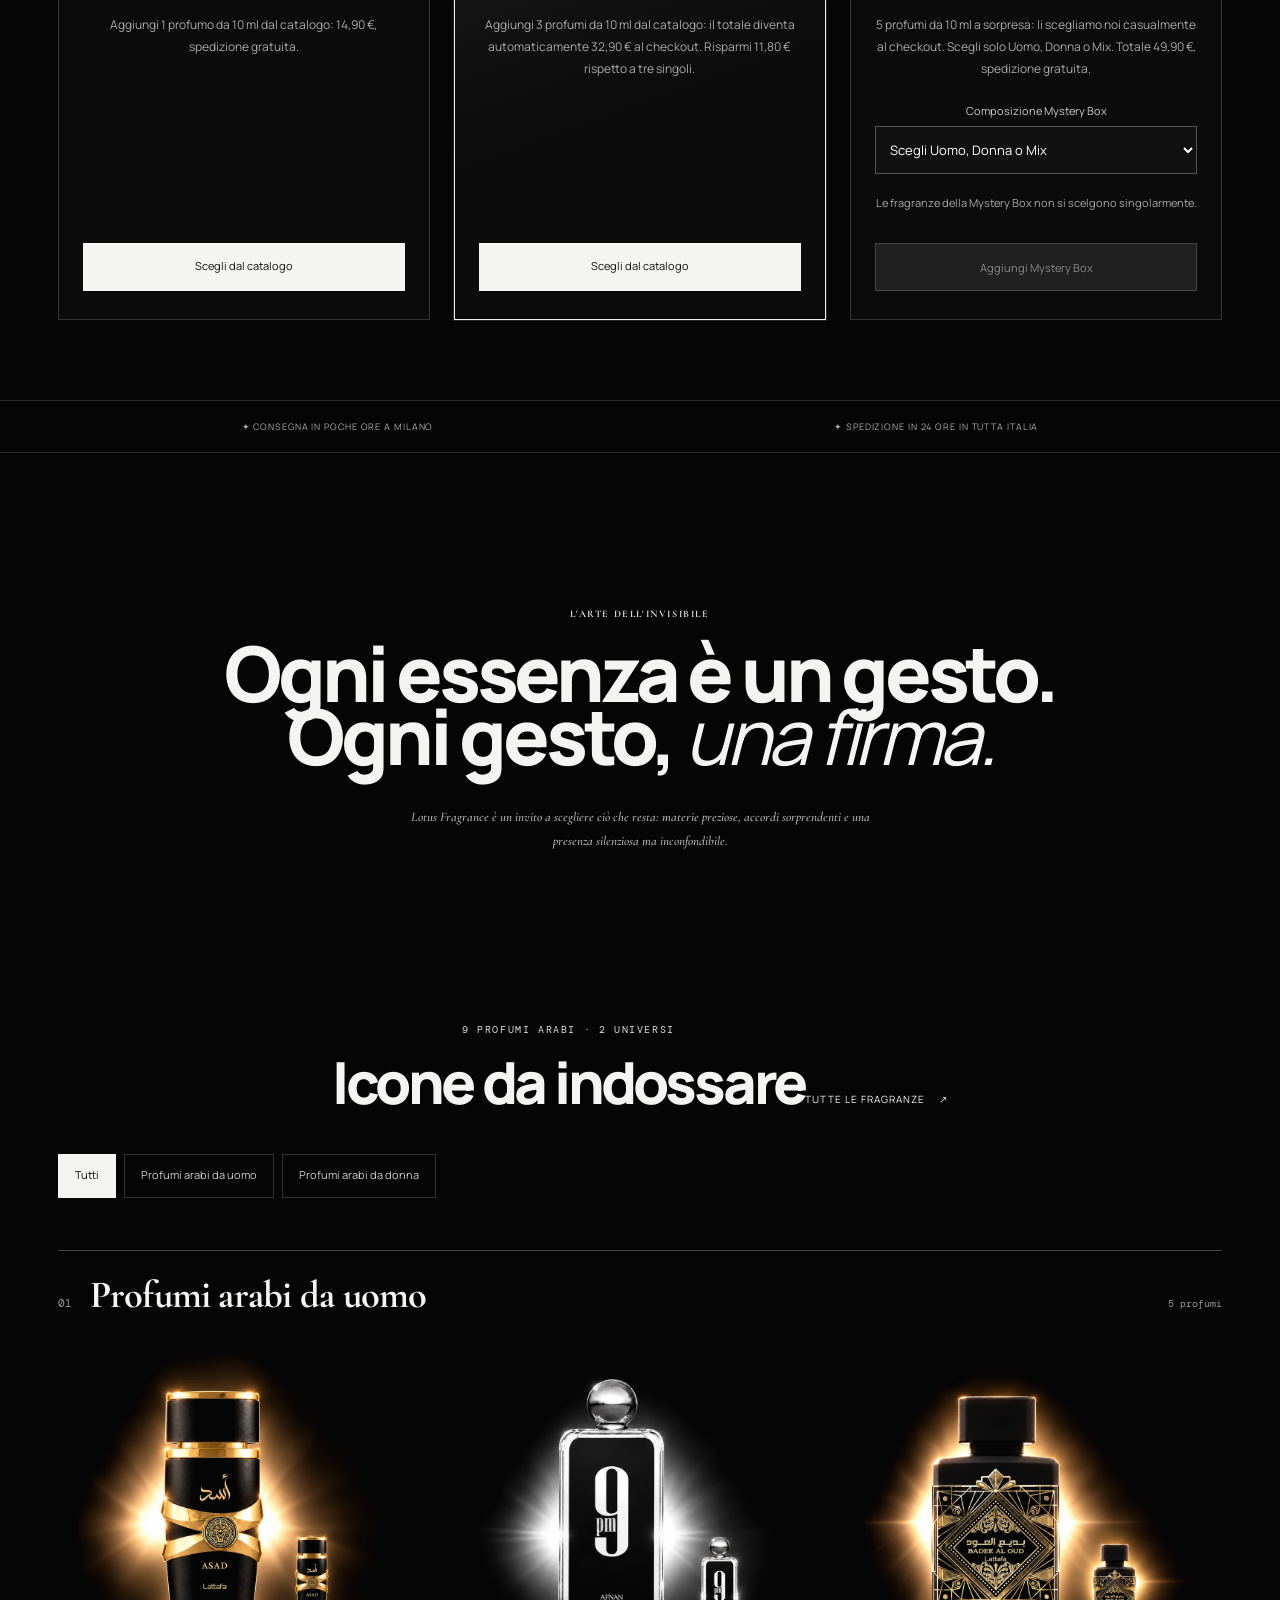
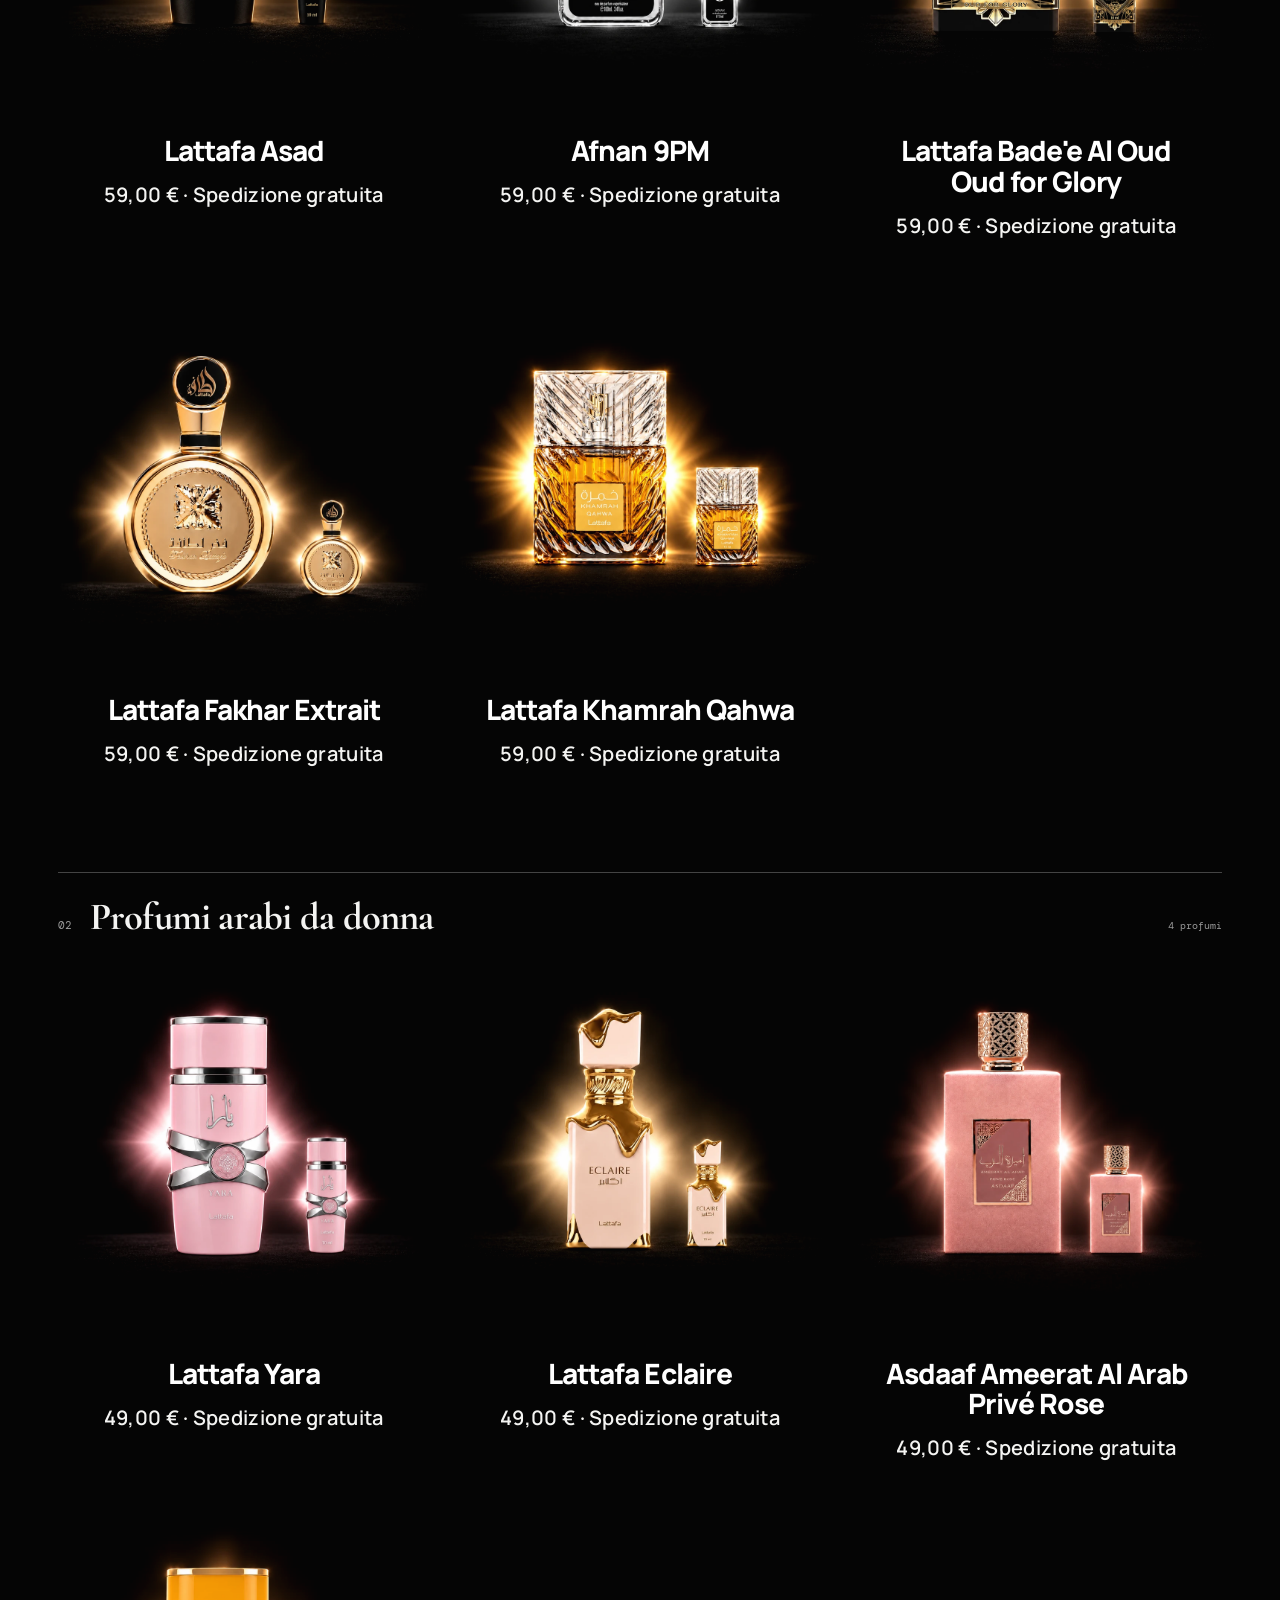
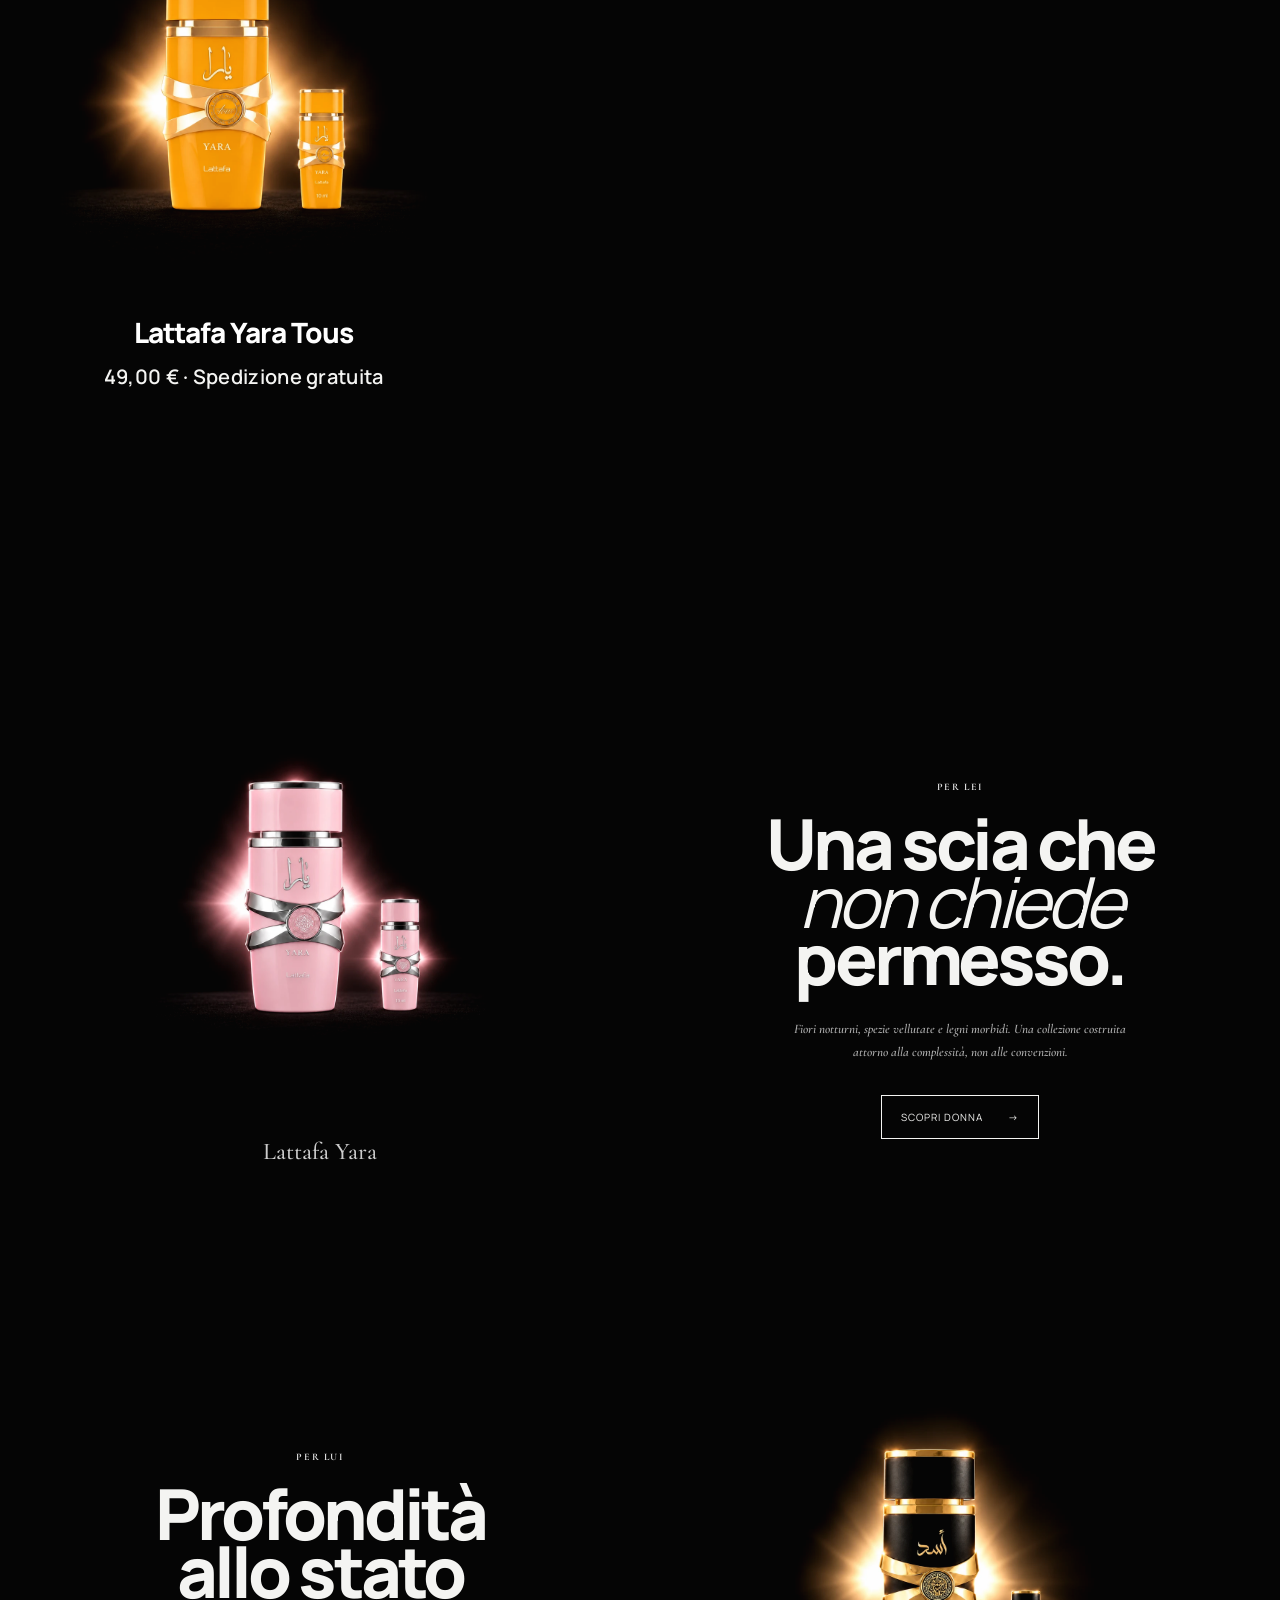
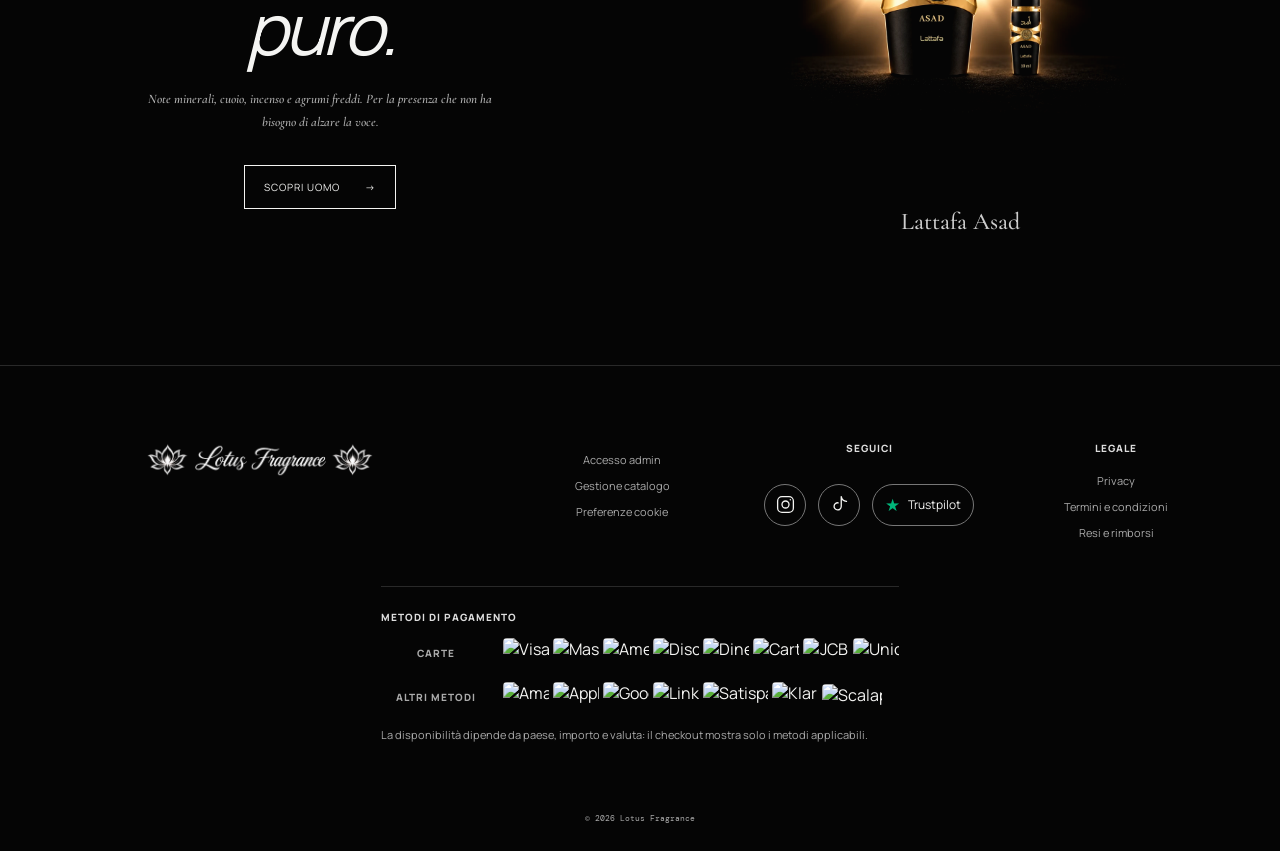
==== commit 8fde51dd: "Center customer-facing site copy" ====
--- a/index.html
+++ b/index.html
@@ -46,6 +46,7 @@
     <link rel="stylesheet" href="social-links.css?v=payments6"/>
     <link rel="stylesheet" href="trustpilot-link.css?v=1"/>
     <link rel="stylesheet" href="price-emphasis.css?v=4" />
+    <link rel="stylesheet" href="alignment.css?v=center-all-1" />
     <style id="mobile-view-fixes">
       @media screen and (max-width:760px) {
         html body #footer { display:grid!important; grid-template-columns:minmax(0,1fr) minmax(0,1fr)!important; gap:26px 18px!important; padding:42px 20px 26px!important; }
--- a/alignment.css
+++ b/alignment.css
@@ -0,0 +1,187 @@
+/* A consistent centered editorial layout across customer-facing pages. */
+.hero-copy,
+.intro,
+.section-heading,
+.service-strip,
+.offers-section,
+.offer-card,
+.offer-kicker,
+.offer-price,
+.offer-shipping,
+.offer-instruction,
+.catalog-category,
+.category-heading,
+.fragrance-copy,
+.showcase-caption,
+.feature-copy,
+.delivery,
+.delivery-grid article,
+.journal,
+.dashboard,
+.dash-head,
+.metrics article,
+.dashboard-grid article,
+footer,
+.cart-drawer,
+.cookie-banner,
+.assistant-head > div,
+.assistant-messages,
+.assistant-disclaimer,
+.product-layout > section,
+.product-photo figcaption,
+.back-link,
+.checkout-title,
+.checkout-order,
+.checkout-next,
+.checkout-footer,
+.doc,
+.account-main,
+.account-footer,
+.order-confirmation main {
+  text-align: center;
+}
+
+footer {
+  justify-items: center;
+}
+
+.hero-cta,
+.section-heading,
+.topbar nav,
+.product-header nav,
+.format-links,
+.category-heading,
+.offer-kicker,
+.checkout-footer,
+.actions {
+  justify-content: center;
+}
+
+.hero-copy,
+.feature-copy {
+  align-items: center;
+}
+
+.lede,
+.feature-copy > p:not(.eyebrow),
+.offers-intro,
+.intro > p:last-child,
+.dashboard-note {
+  margin-left: auto;
+  margin-right: auto;
+}
+
+.delivery-grid article,
+.metrics article,
+.dashboard-grid article {
+  text-align: center;
+}
+
+.category-heading {
+  flex-wrap: wrap;
+}
+
+.fragrance-copy,
+.fragrance-copy h4,
+.fragrance-copy .fragrance-price,
+.offer-card .offer-selection-status,
+.checkout-row h3,
+.checkout-row p,
+.checkout-total,
+.shipping-included,
+.checkout-status,
+.payment-note,
+.cart-item,
+.cart-item p,
+.cart-item h4,
+.cart-product-list span,
+.account-form label,
+.account-notice,
+.form-status,
+.assistant-message,
+.search-suggestions strong,
+.search-suggestions small,
+.search-no-results,
+.assistant-chips,
+.doc h1,
+.doc h2,
+.doc h3,
+.doc p,
+.doc li,
+.doc address,
+.doc .links,
+.product-brand,
+.product-price,
+.product-description,
+.product-status,
+.product-notes,
+.product-notes li {
+  text-align: center;
+}
+
+.cart-product-list a {
+  justify-content: center;
+}
+
+.cart-mystery-preview,
+.account-mark,
+.secure-mark {
+  margin-left: auto;
+  margin-right: auto;
+}
+
+.cart-total {
+  flex-direction: column;
+  justify-content: center;
+  gap: 8px;
+}
+
+.checkout-total {
+  flex-direction: column;
+  justify-content: center;
+  gap: 6px;
+}
+
+.doc ul,
+.doc ol {
+  list-style-position: inside;
+  padding-left: 0;
+}
+
+.cookie-banner {
+  justify-content: center;
+}
+
+.cart-drawer .checkout {
+  justify-content: center;
+  gap: 10px;
+}
+
+@media (max-width: 760px) {
+  .hero-copy,
+  .feature-copy {
+    align-items: center;
+    text-align: center;
+  }
+
+  .hero-cta {
+    flex-wrap: wrap;
+  }
+
+  .service-strip {
+    justify-content: center;
+    white-space: normal;
+    text-align: center;
+  }
+
+  .section-heading {
+    flex-wrap: wrap;
+    align-items: center;
+    gap: 16px;
+  }
+
+  .profile-heading {
+    justify-content: center;
+    text-align: center;
+  }
+}
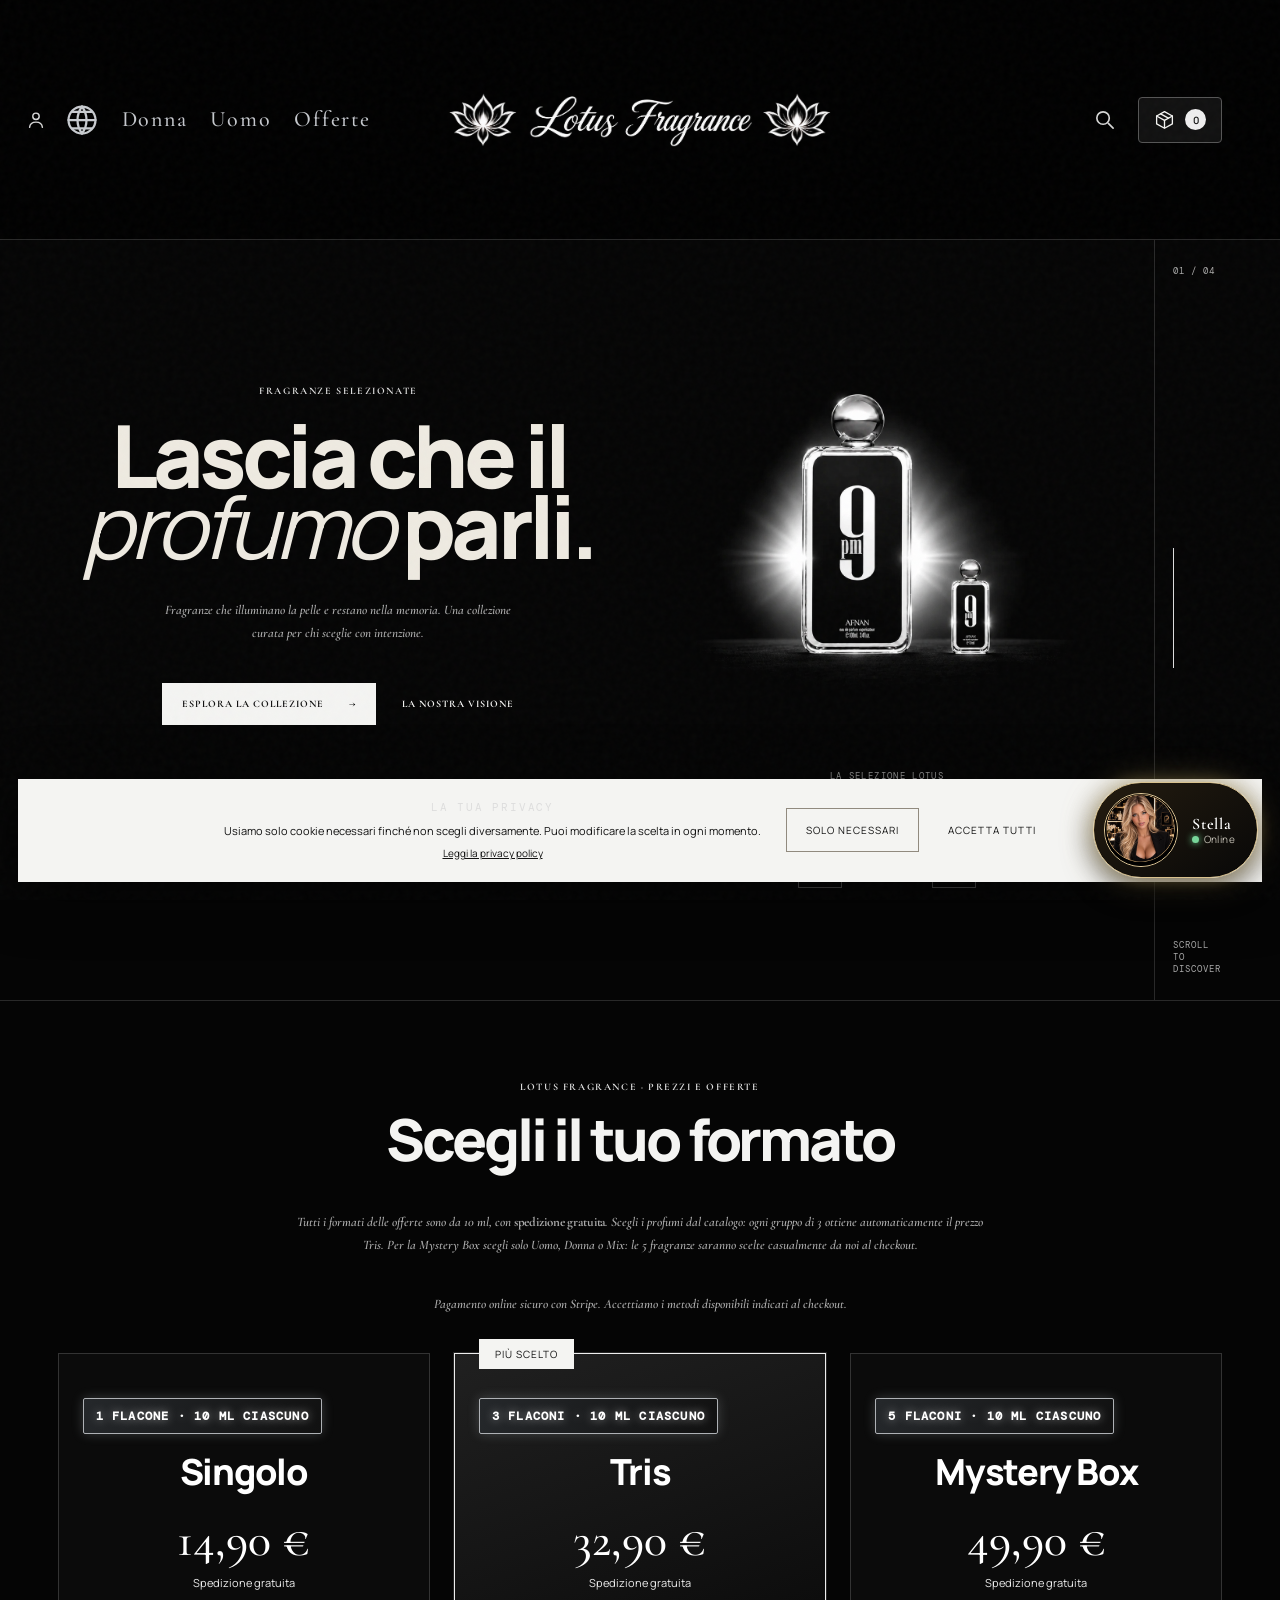
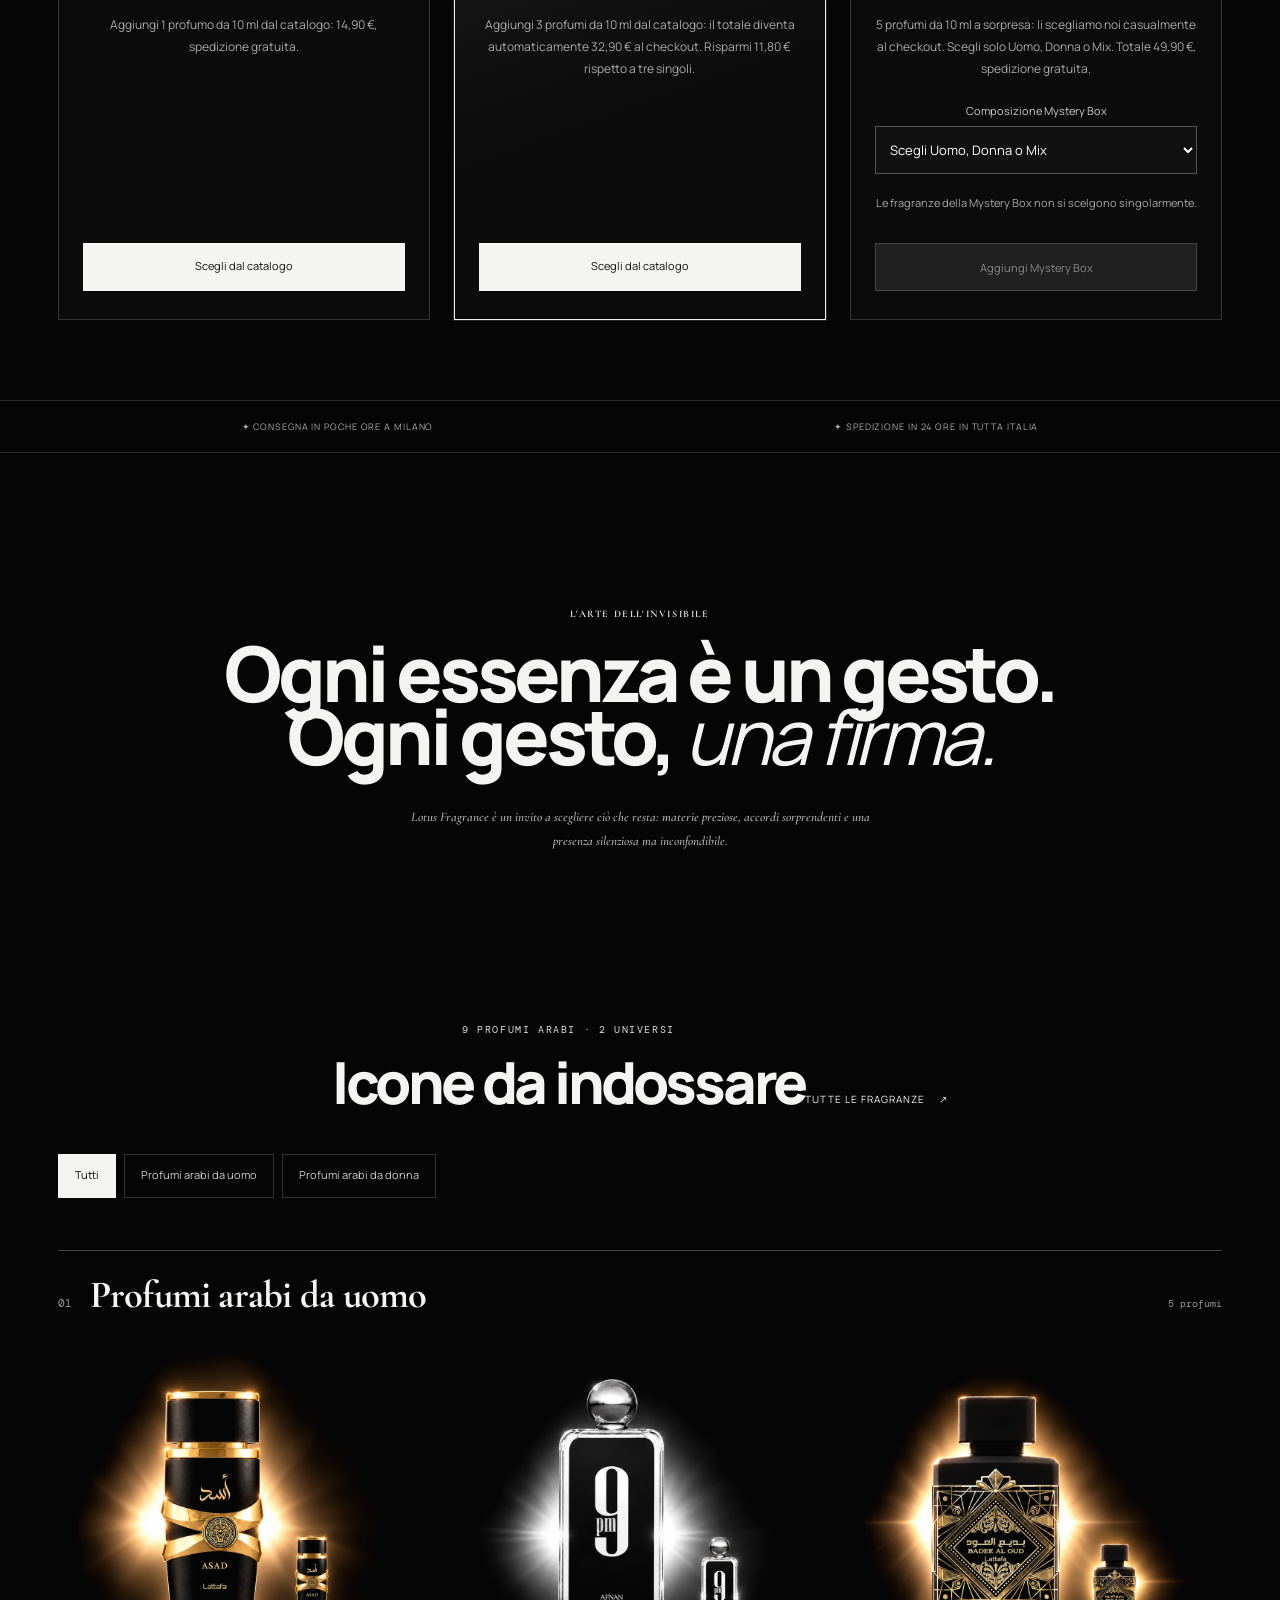
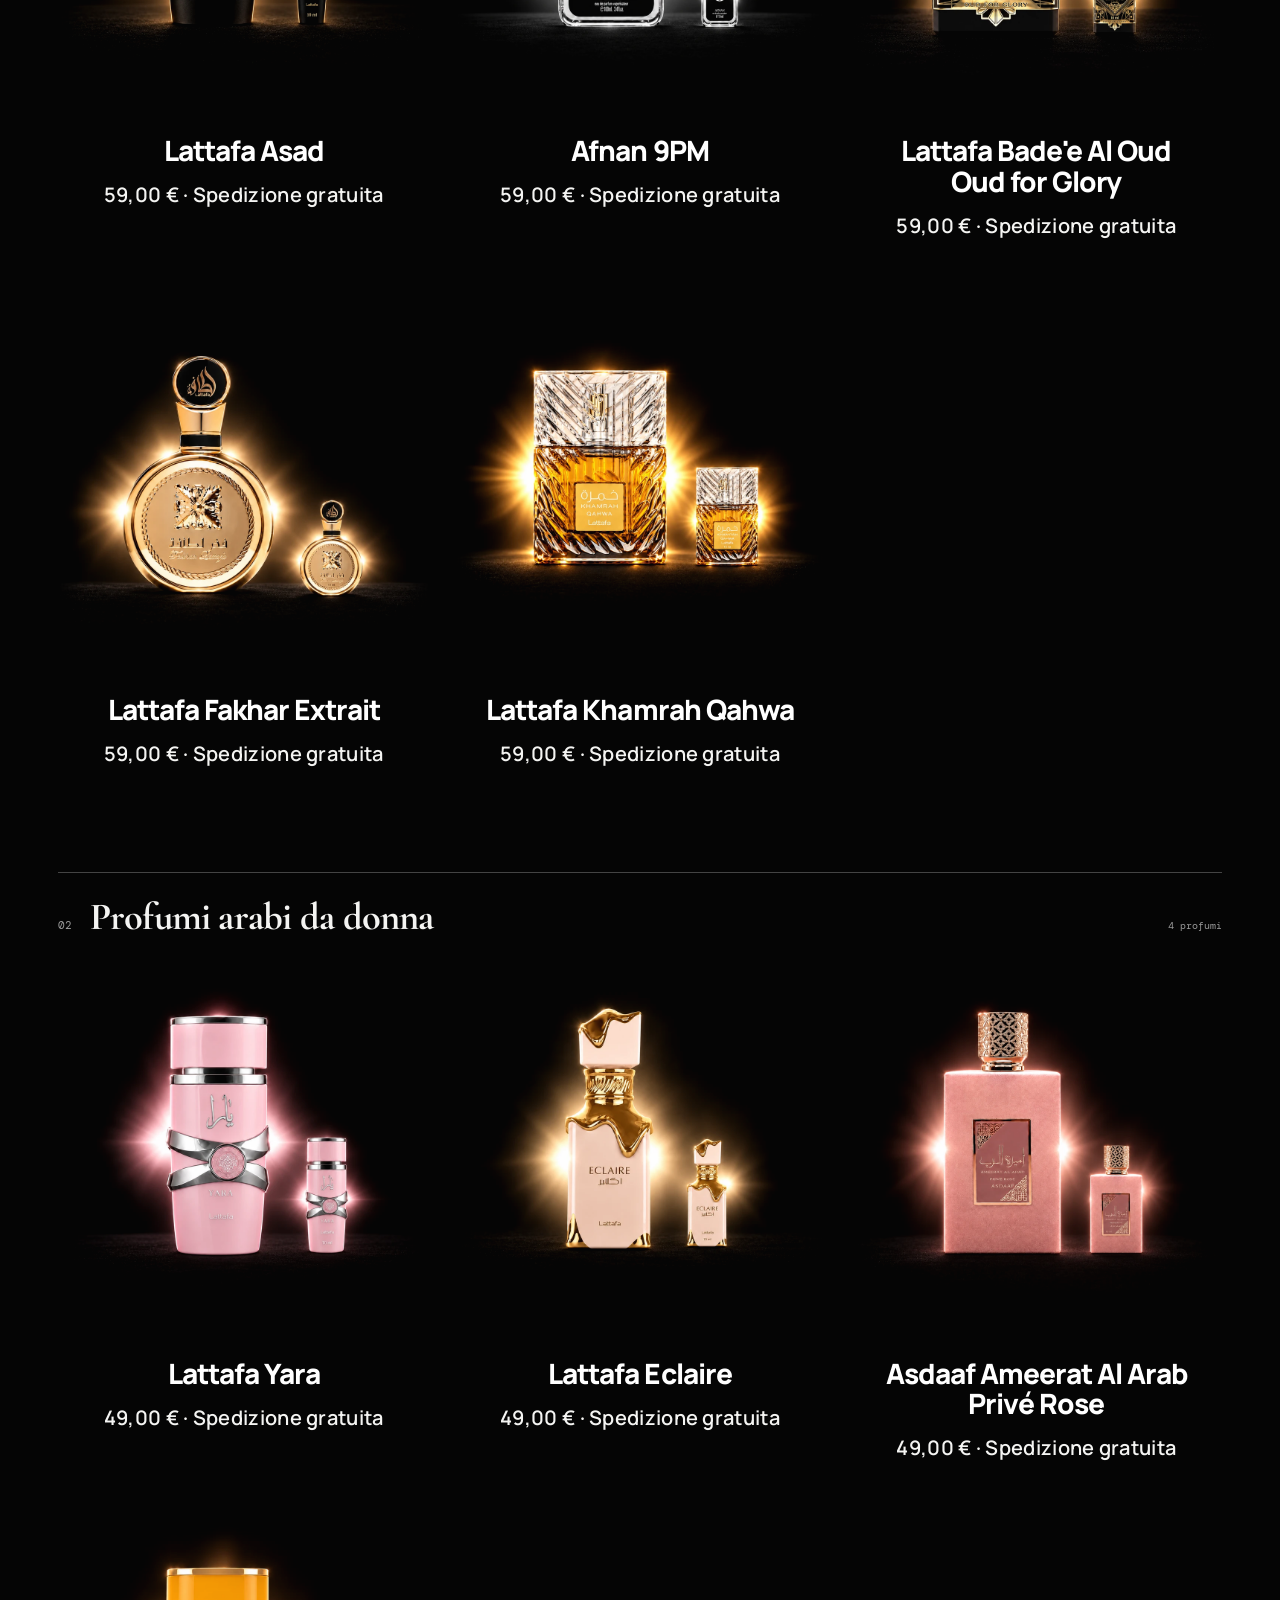
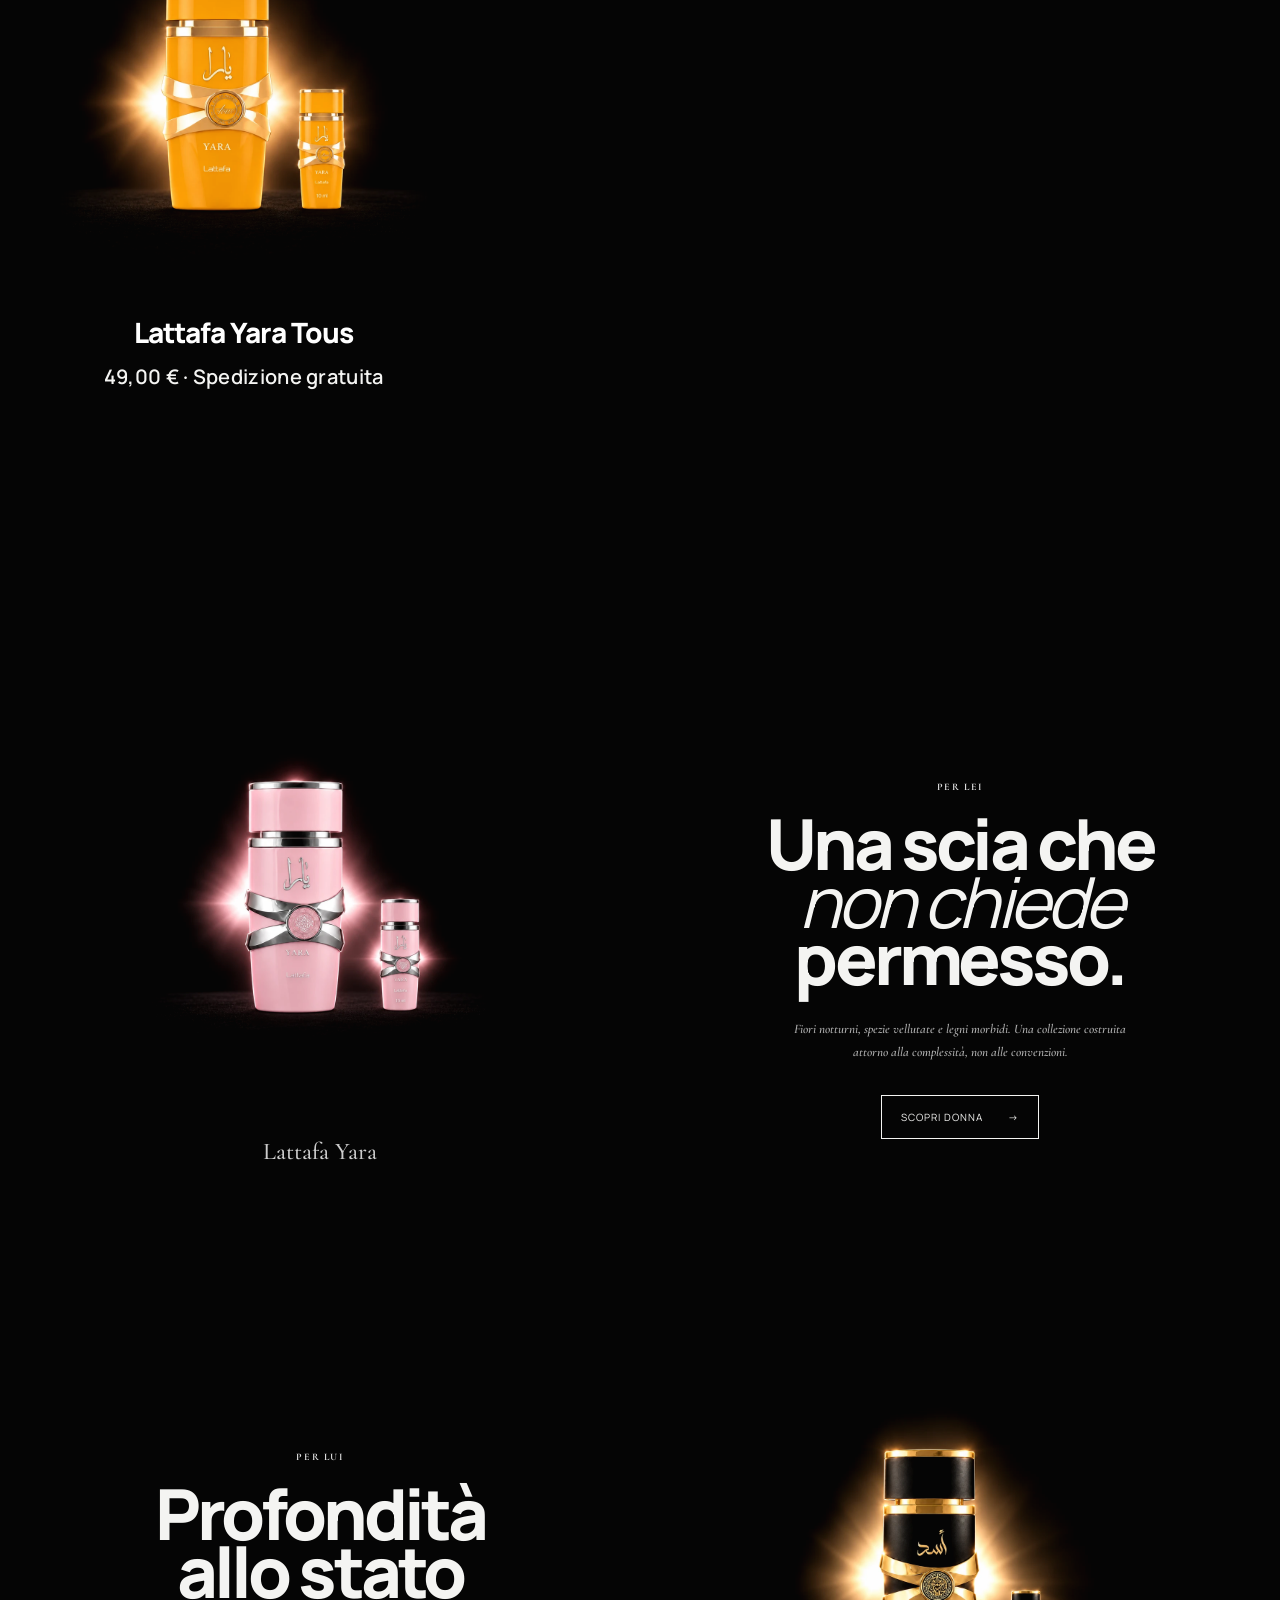
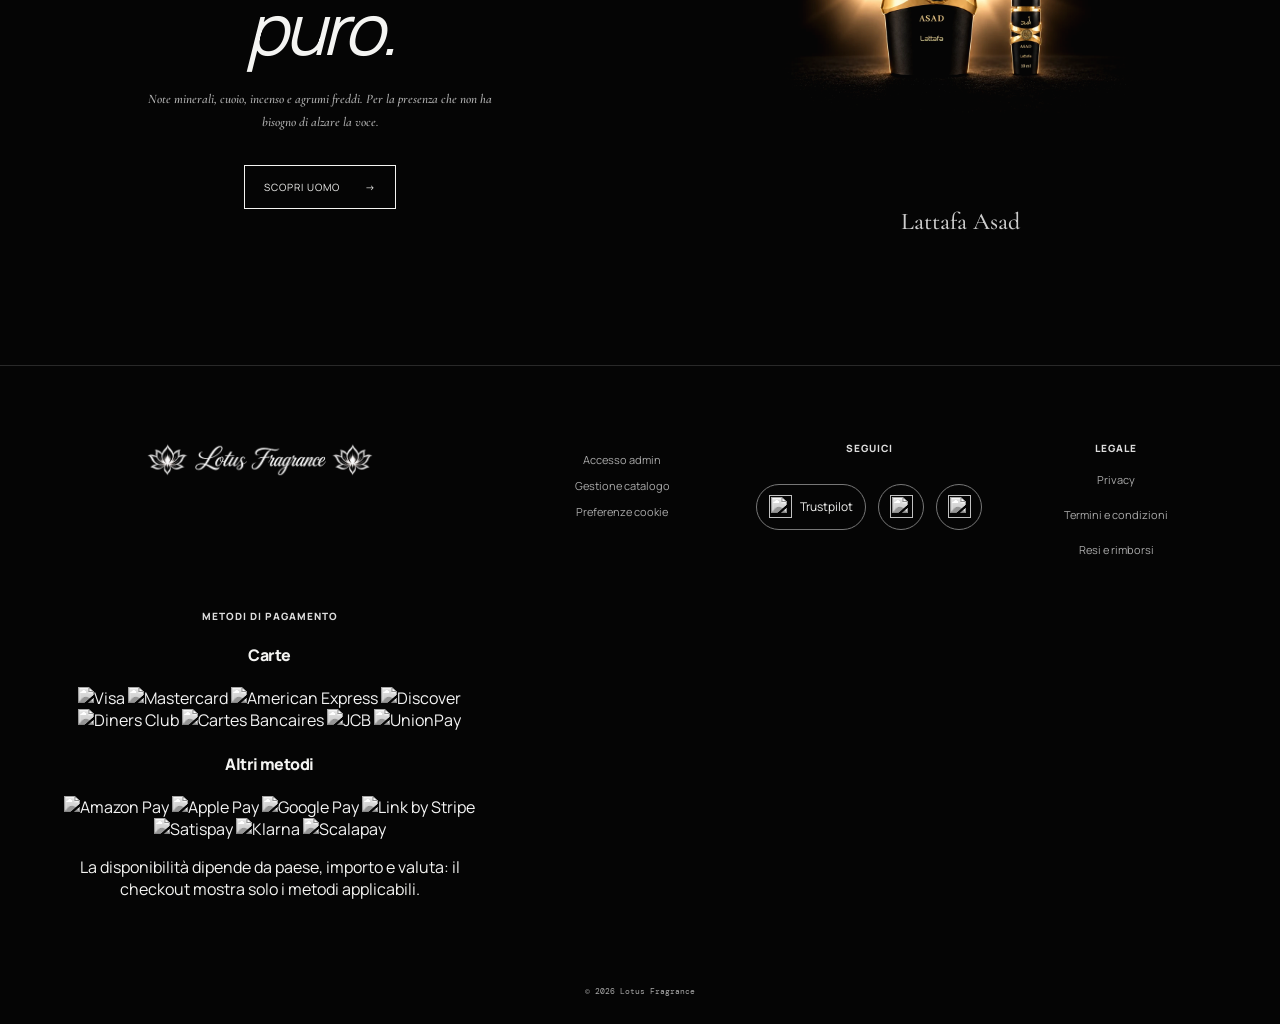
==== commit 330d1bf7: "Center footer social and legal links" ====
--- a/index.html
+++ b/index.html
@@ -43,7 +43,7 @@
     <link rel="stylesheet" href="assistant.css?v=stella-online-1"/>
     <link rel="stylesheet" href="top-menu.css?v=1"/>
     <link rel="stylesheet" href="brand-logo.css?v=mobile-logo-center2"/>
-    <link rel="stylesheet" href="social-links.css?v=payments6"/>
+    <link rel="stylesheet" href="social-links.css?v=socialcenter2"/>
     <link rel="stylesheet" href="trustpilot-link.css?v=1"/>
     <link rel="stylesheet" href="price-emphasis.css?v=4" />
     <link rel="stylesheet" href="alignment.css?v=center-all-1" />
@@ -52,10 +52,13 @@
         html body #footer { display:grid!important; grid-template-columns:minmax(0,1fr) minmax(0,1fr)!important; gap:26px 18px!important; padding:42px 20px 26px!important; }
         html body #footer .footer-mark, html body #footer .footer-legal, html body #footer .footer-payments, html body #footer .copyright { grid-column:1/-1!important; }
         html body #footer .footer-utility { grid-column:1!important; }
-        html body #footer .footer-social { grid-column:2!important; min-width:0; }
-        html body #footer .social-icons { display:flex!important; flex-wrap:wrap; gap:8px; }
-        html body #footer .social-icon { display:flex!important; align-items:center; justify-content:center; gap:8px; width:auto; min-width:44px; height:44px; padding:0 11px; border:1px solid #aaa; border-radius:999px; color:#fff; }
-        html body #footer .social-label { position:static; width:auto; height:auto; margin:0; overflow:visible; clip:auto; white-space:nowrap; font:12px/1 Manrope,Arial,sans-serif; }
+        html body #footer .footer-social { grid-column:1/-1!important; min-width:0; text-align:center; }
+        html body #footer .social-icons { display:flex!important; flex-wrap:wrap; justify-content:center!important; gap:12px; }
+        html body #footer .social-icon { display:grid!important; place-items:center; width:48px; height:48px; min-width:48px; padding:0; border:1px solid #aaa; border-radius:50%; color:#fff; }
+        html body #footer .social-label { position:absolute; width:1px; height:1px; margin:-1px; overflow:hidden; clip:rect(0,0,0,0); white-space:nowrap; }
+        html body #footer .footer-legal { grid-column:1/-1!important; display:flex!important; flex-direction:column!important; align-items:center!important; gap:0!important; text-align:center; }
+        html body #footer .footer-legal h3 { margin-bottom:10px; }
+        html body #footer .footer-legal a { display:block!important; min-height:40px; }
       }
     </style>
   </head>
@@ -87,9 +90,9 @@
       <div class="footer-mark"><img src="assets/lotus-logo-new.jpg" alt="Lotus Fragrance" /></div>
       <div class="footer-utility"><a href="admin.html">Accesso admin</a><a href="privacy.html#cookie">Preferenze cookie</a></div>
       <div class="footer-social"><h3>Seguici</h3><nav class="social-icons" aria-label="Canali social">
-        <a class="social-icon" href="https://www.instagram.com/lotus.fragrance.shop/" target="_blank" rel="noopener noreferrer" aria-label="Instagram (si apre in una nuova scheda)" title="Instagram"><svg viewBox="0 0 24 24" aria-hidden="true"><rect x="3" y="3" width="18" height="18" rx="5"/><circle cx="12" cy="12" r="4"/><circle class="social-dot" cx="17.5" cy="6.5" r=".8"/></svg><span class="social-label">Instagram</span></a>
-        <a class="social-icon" href="https://www.tiktok.com/@lotus.frangrance.shop?_r=1&amp;_t=ZG-9AdFjXrcQCH" target="_blank" rel="noopener noreferrer" aria-label="TikTok (si apre in una nuova scheda)" title="TikTok"><svg viewBox="0 0 24 24" aria-hidden="true"><path d="M14 3v11.1a4.1 4.1 0 1 1-3.5-4.05M14 3c.6 3.2 2.6 5.1 6 5.5"/></svg><span class="social-label">TikTok</span></a>
-        <a class="social-icon trustpilot-link" href="https://www.trustpilot.com/review/lotusfragrance.shop" target="_blank" rel="noopener noreferrer" aria-label="Visita Lotus Fragrance su Trustpilot (si apre in una nuova scheda)" title="Trustpilot"><span class="trustpilot-mark" aria-hidden="true">★</span><span class="social-label">Trustpilot</span></a>
+        <a class="social-icon trustpilot-link" href="https://www.trustpilot.com/review/lotusfragrance.shop" target="_blank" rel="noopener noreferrer" aria-label="Visita Lotus Fragrance su Trustpilot (si apre in una nuova scheda)" title="Trustpilot"><img src="https://cdn.simpleicons.org/trustpilot/00B67A" alt="" width="22" height="22" loading="lazy" decoding="async"><span class="social-label">Trustpilot</span></a>
+        <a class="social-icon" href="https://www.instagram.com/lotus.fragrance.shop/" target="_blank" rel="noopener noreferrer" aria-label="Instagram (si apre in una nuova scheda)" title="Instagram"><img src="https://cdn.simpleicons.org/instagram/E4405F" alt="" width="22" height="22" loading="lazy" decoding="async"><span class="social-label">Instagram</span></a>
+        <a class="social-icon tiktok-link" href="https://www.tiktok.com/@lotus.frangrance.shop?_r=1&amp;_t=ZG-9AdFjXrcQCH" target="_blank" rel="noopener noreferrer" aria-label="TikTok (si apre in una nuova scheda)" title="TikTok"><img src="https://cdn.simpleicons.org/tiktok/25F4EE" alt="" width="22" height="22" loading="lazy" decoding="async"><span class="social-label">TikTok</span></a>
       </nav></div>
       <div class="footer-legal"><h3>Legale</h3><a href="privacy.html">Privacy</a><a href="terms.html">Termini e condizioni</a><a href="returns.html">Resi e rimborsi</a></div>
       <div class="footer-payments">
--- a/social-links.css
+++ b/social-links.css
@@ -1,3 +1,26 @@
-.footer-social h3{margin-bottom:18px}.social-icons{display:flex;align-items:center;gap:12px}.social-icon{display:grid;place-items:center;width:42px;height:42px;border:1px solid #777;border-radius:50%;color:#f4f4f2;opacity:1}.social-icon svg{width:21px;height:21px;fill:none;stroke:currentColor;stroke-width:1.5;stroke-linecap:round;stroke-linejoin:round}.social-icon .social-dot{fill:currentColor;stroke:none}.social-label{position:absolute;width:1px;height:1px;padding:0;margin:-1px;overflow:hidden;clip:rect(0,0,0,0);white-space:nowrap;border:0}.social-icon:hover{color:#fff;border-color:#fff}#footer{grid-template-columns:minmax(1.7fr,2fr) repeat(4,minmax(0,1fr))}@media(max-width:760px){#footer{grid-template-columns:minmax(0,1fr) minmax(0,1fr);gap:26px 18px;padding:42px 20px 26px}.footer-mark{grid-column:1/-1}.footer-utility{grid-column:1}.footer-social{grid-column:2;min-width:0}.social-icons{gap:8px;flex-wrap:wrap}.social-icon{display:flex;width:auto;min-width:44px;height:44px;padding:0 11px;gap:8px;border-radius:999px;text-decoration:none}.social-icon svg{flex:0 0 20px;width:20px;height:20px}.social-label{position:static;width:auto;height:auto;padding:0;margin:0;overflow:visible;clip:auto;white-space:nowrap;font:12px/1 Manrope,Arial,sans-serif}.footer-legal,.copyright{grid-column:1/-1}.footer-legal{display:grid;grid-template-columns:1fr 1fr;gap:0 12px}.footer-legal h3{grid-column:1/-1}.footer-legal a{min-height:40px;align-items:center}footer a{overflow-wrap:anywhere}.copyright{margin-top:0;font-size:10px}}
-.footer-payments{grid-column:1/-1;border-top:1px solid var(--line);padding-top:23px;display:flex;flex-direction:column;align-items:flex-start;gap:14px}.footer-payments h3{margin:0}.payment-brand-group{display:grid;grid-template-columns:110px minmax(0,1fr);gap:12px;align-items:center;width:100%}.payment-brand-group h4{margin:0;color:var(--muted);font:10px/1.4 'DM Mono',monospace;letter-spacing:.1em;text-transform:uppercase}.payment-brand-list{display:flex;flex-wrap:wrap;align-items:center;gap:4px}.payment-brand{display:block;flex:0 0 auto;width:46px;height:30px;object-fit:contain;border:0;border-radius:4px;background:transparent;color:inherit;padding:0;white-space:nowrap;filter:none!important;opacity:1!important;mix-blend-mode:normal!important}.payment-brand--satispay{width:65px}.payment-brand--scalapay{width:60px;height:25px;object-fit:contain}.footer-payments p{margin:0;color:var(--muted);font-size:11px;line-height:1.6}
-@media(max-width:760px){#footer .footer-payments{grid-column:1/-1;align-items:stretch;text-align:left;padding-top:20px}#footer .payment-brand-group{grid-template-columns:1fr;gap:8px}#footer .payment-brand-group h4{font-size:9px}#footer .payment-brand-list{gap:4px}#footer .payment-brand{width:40px;height:27px;padding:0}#footer .payment-brand--satispay{width:60px}#footer .payment-brand--scalapay{width:55px;height:24px}.footer-payments p{max-width:340px}}
+.footer-social{display:flex;flex-direction:column;align-items:center;text-align:center}
+.footer-social h3{margin:0 0 18px}
+.social-icons{display:flex;align-items:center;justify-content:center;gap:12px}
+.social-icon{display:grid;place-items:center;width:46px;height:46px;border:1px solid #777;border-radius:50%;color:#f4f4f2;opacity:1;text-decoration:none;transition:border-color .2s,transform .2s}
+.social-icon img{display:block;width:23px;height:23px;object-fit:contain}
+.social-icon:hover{color:#fff;border-color:#fff;transform:translateY(-2px)}
+.social-label{position:absolute;width:1px;height:1px;padding:0;margin:-1px;overflow:hidden;clip:rect(0,0,0,0);white-space:nowrap;border:0}
+#footer{grid-template-columns:minmax(1.7fr,2fr) repeat(4,minmax(0,1fr))}
+.footer-legal{display:flex;flex-direction:column;align-items:center;text-align:center;gap:3px}
+.footer-legal h3{margin-bottom:14px}
+.footer-legal a{display:block;min-height:32px;margin:0;line-height:1.5}
+@media(max-width:760px){
+ #footer{grid-template-columns:minmax(0,1fr) minmax(0,1fr);gap:26px 18px;padding:42px 20px 26px}
+ .footer-mark{grid-column:1/-1}
+ .footer-utility{grid-column:1}
+ .footer-social{grid-column:1/-1;min-width:0}
+ .social-icons{gap:12px;flex-wrap:wrap}
+ .social-icon{width:48px;height:48px;min-width:48px;padding:0}
+ .social-icon img{width:24px;height:24px}
+ .footer-legal,.copyright{grid-column:1/-1}
+ .footer-legal{display:flex;flex-direction:column;align-items:center;gap:0}
+ .footer-legal h3{margin-bottom:10px}
+ .footer-legal a{min-height:40px;display:block;align-items:center}
+ footer a{overflow-wrap:anywhere}
+ .copyright{margin-top:0;font-size:10px}
+}
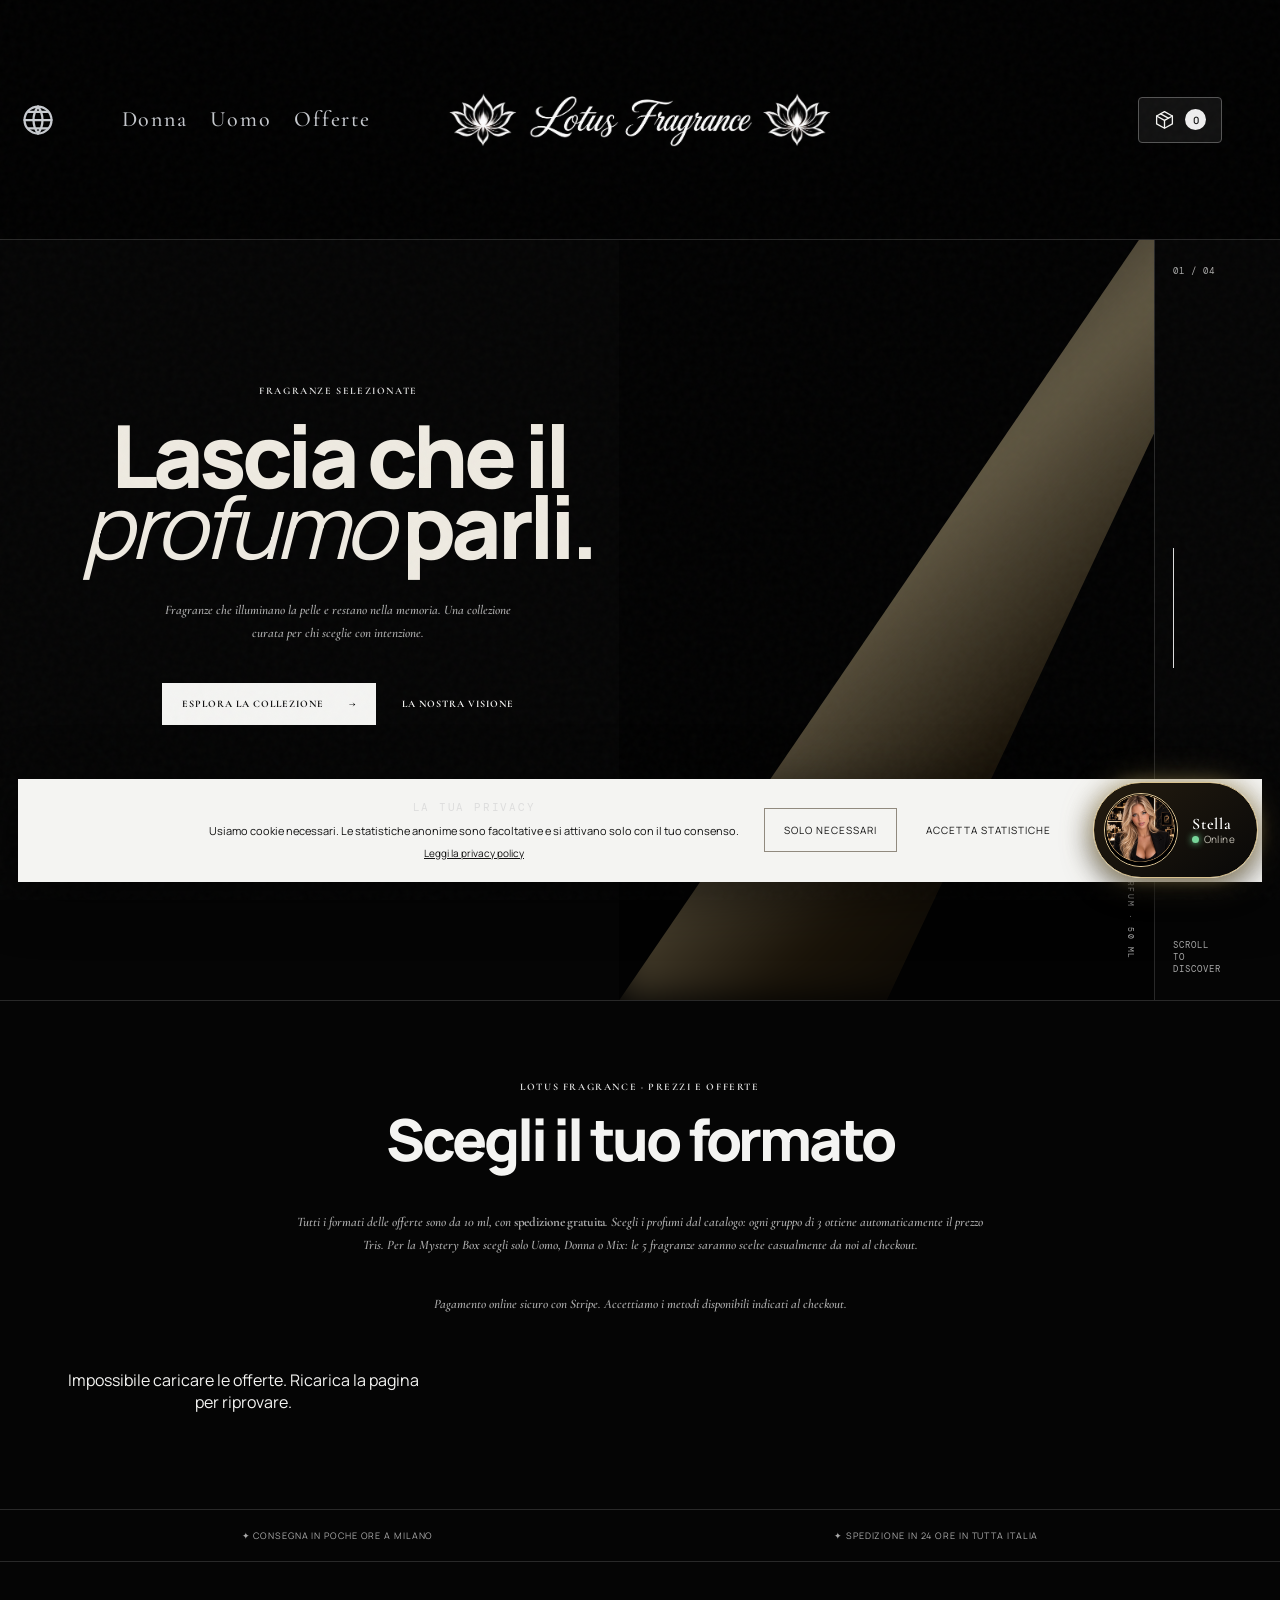
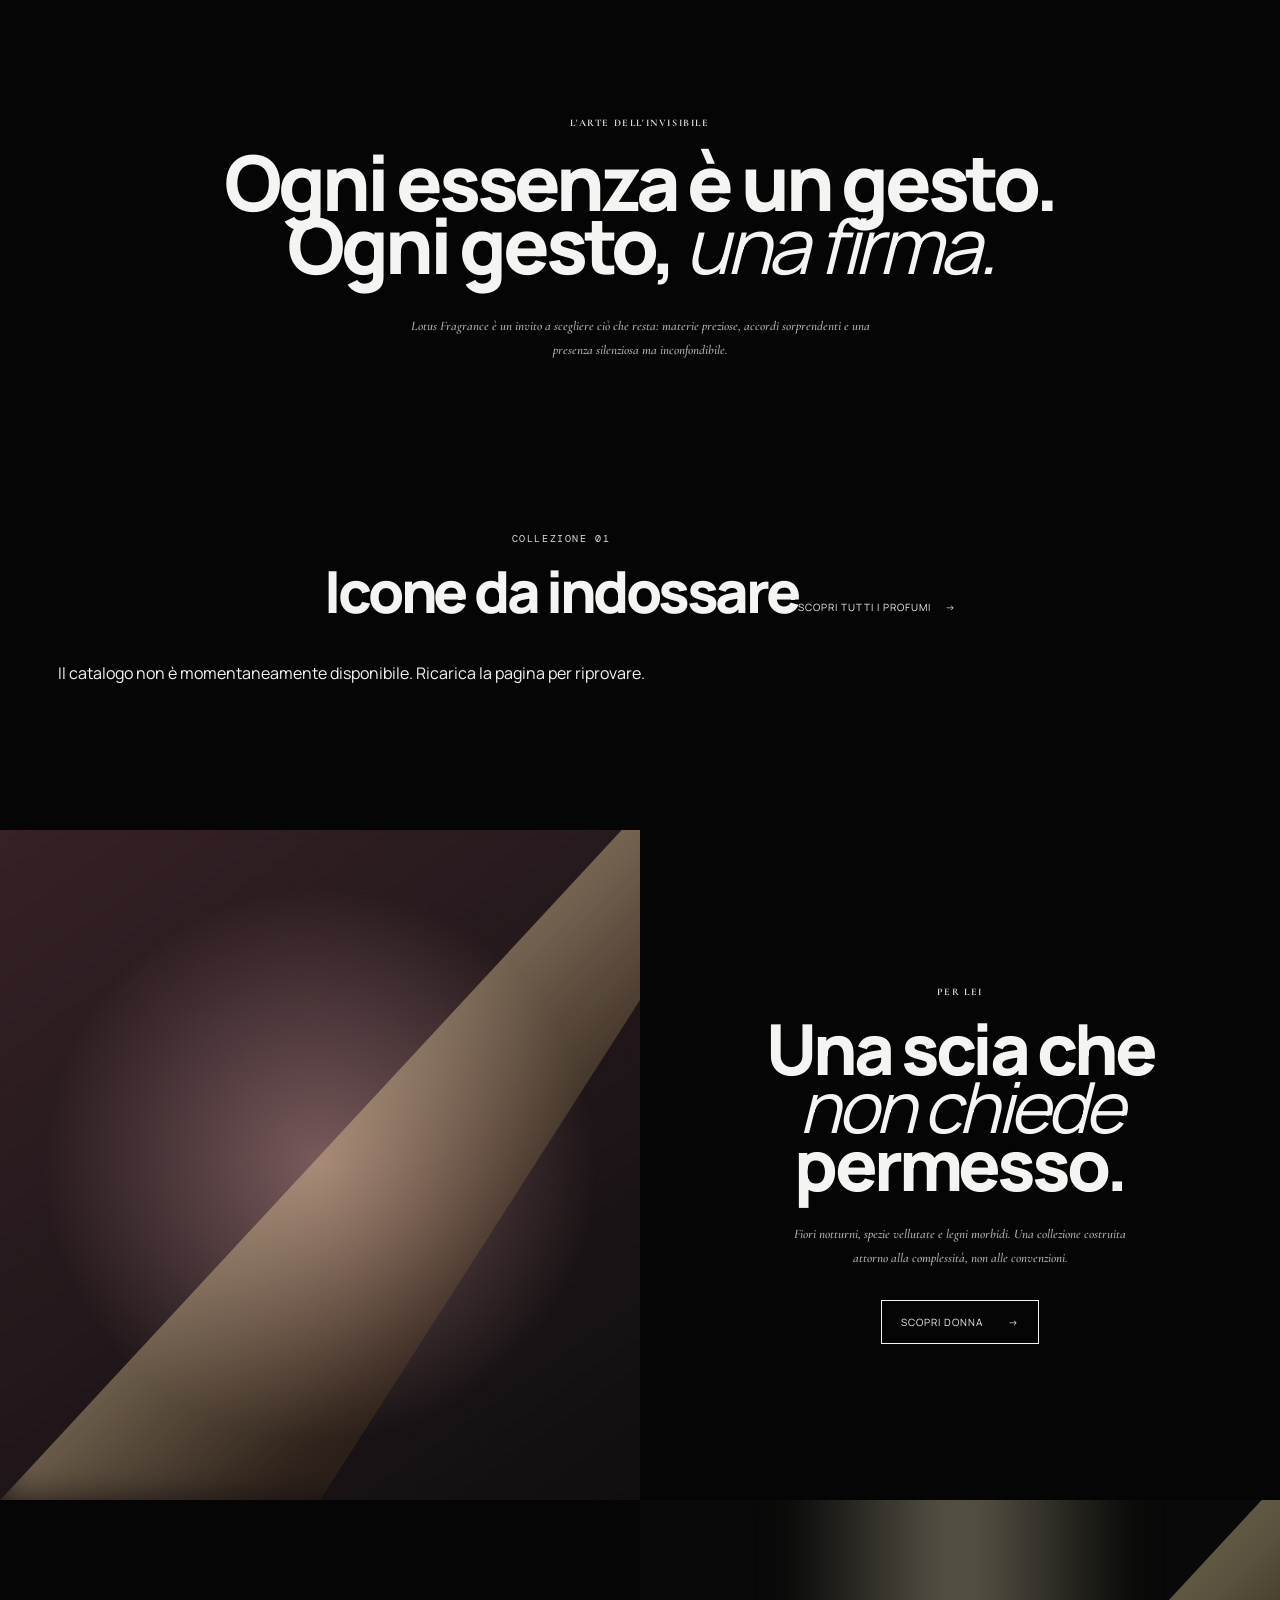
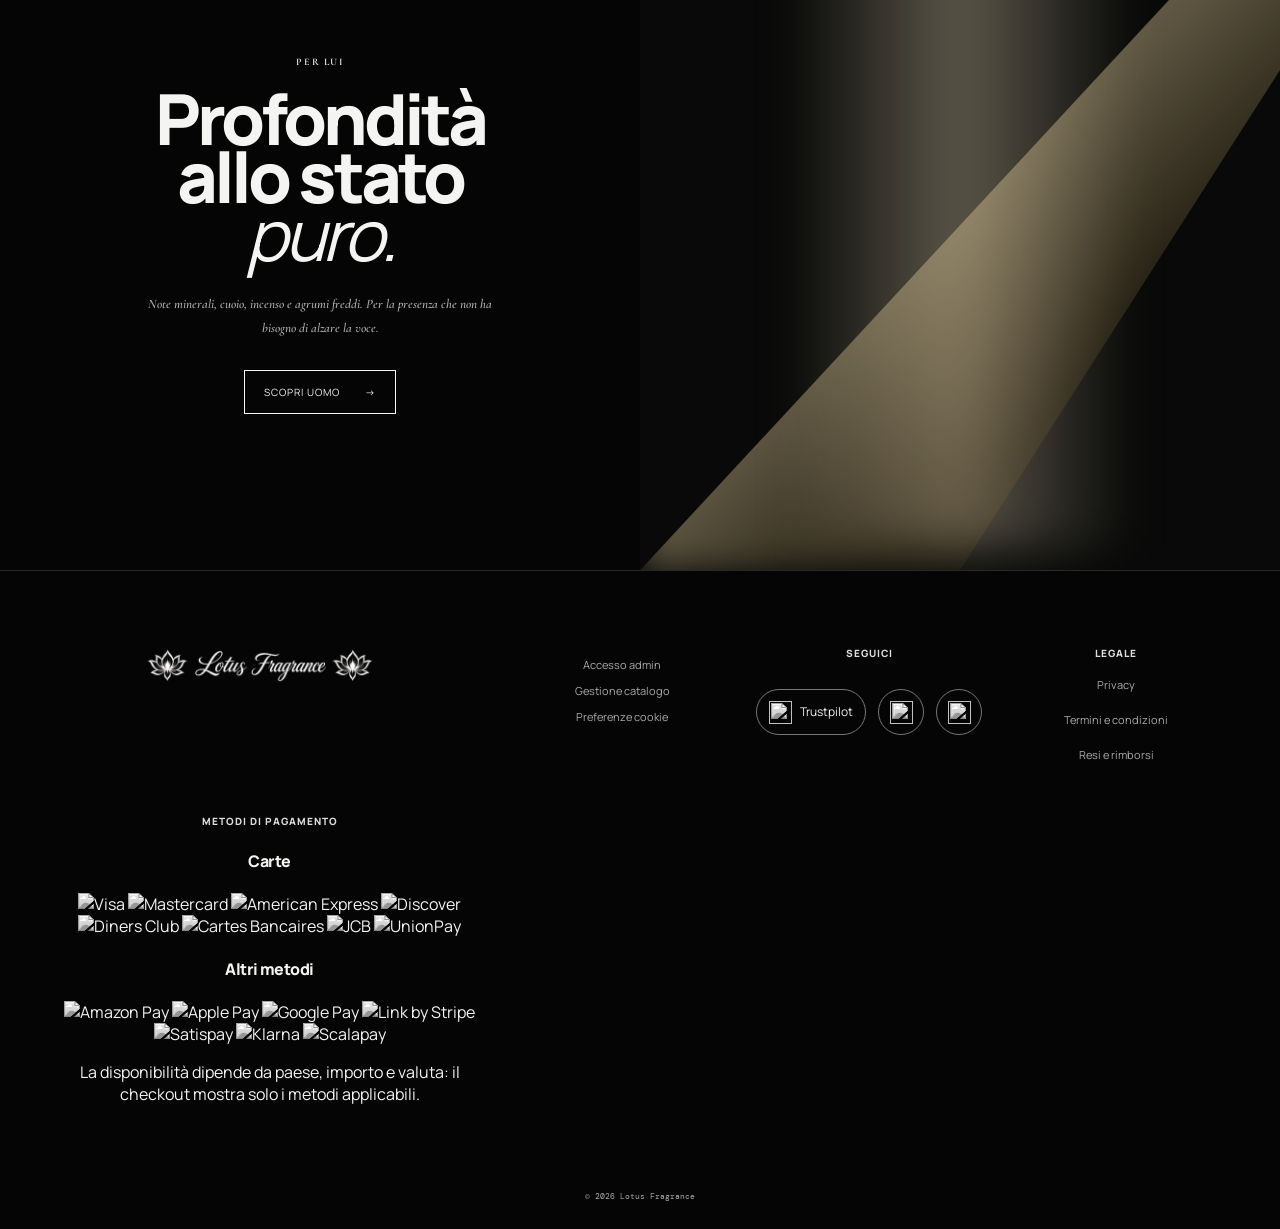
==== commit fe9e1d65: "Build complete store operations dashboard" ====
--- a/index.html
+++ b/index.html
@@ -33,7 +33,7 @@
     <link rel="stylesheet" href="responsive.css?v=delivery2" />
     <link rel="stylesheet" href="catalog.css?v=seamless-features5" />
     <script defer src="catalog-search.js?v=1"></script>
-    <script defer src="header-search.js?v=accounts1"></script>
+    <script defer src="analytics.js?v=consent-1"></script><script defer src="header-search.js?v=accounts1"></script>
     <script defer src="catalog.js?v=special-type2"></script>
     <link rel="stylesheet" href="offers.css?v=highlight1"/>
     <script defer src="offers.js?v=tiers2"></script>
@@ -126,7 +126,7 @@
       </div>
       <p class="copyright">© 2026 Lotus Fragrance</p>
     </footer>
-    <div class="cookie-banner" id="cookie-banner" role="dialog" aria-label="Preferenze cookie"><div><p class="eyebrow">La tua privacy</p><p>Usiamo solo cookie necessari finché non scegli diversamente. Puoi modificare la scelta in ogni momento.</p><a href="privacy.html#cookie">Leggi la privacy policy</a></div><div><button class="button outline" id="reject-cookies">Solo necessari</button><button class="button dark" id="accept-cookies">Accetta tutti</button></div></div>
+    <div class="cookie-banner" id="cookie-banner" role="dialog" aria-label="Preferenze cookie"><div><p class="eyebrow">La tua privacy</p><p>Usiamo cookie necessari. Le statistiche anonime sono facoltative e si attivano solo con il tuo consenso.</p><a href="privacy.html#cookie">Leggi la privacy policy</a></div><div><button class="button outline" id="reject-cookies">Solo necessari</button><button class="button dark" id="accept-cookies">Accetta statistiche</button></div></div>
     <script src="commerce-core.js?v=standard-cart-1"></script><script src="app.js?v=checkout-live1"></script><script src="assistant.js?v=concierge-context-5"></script>
   </body>
 </html>
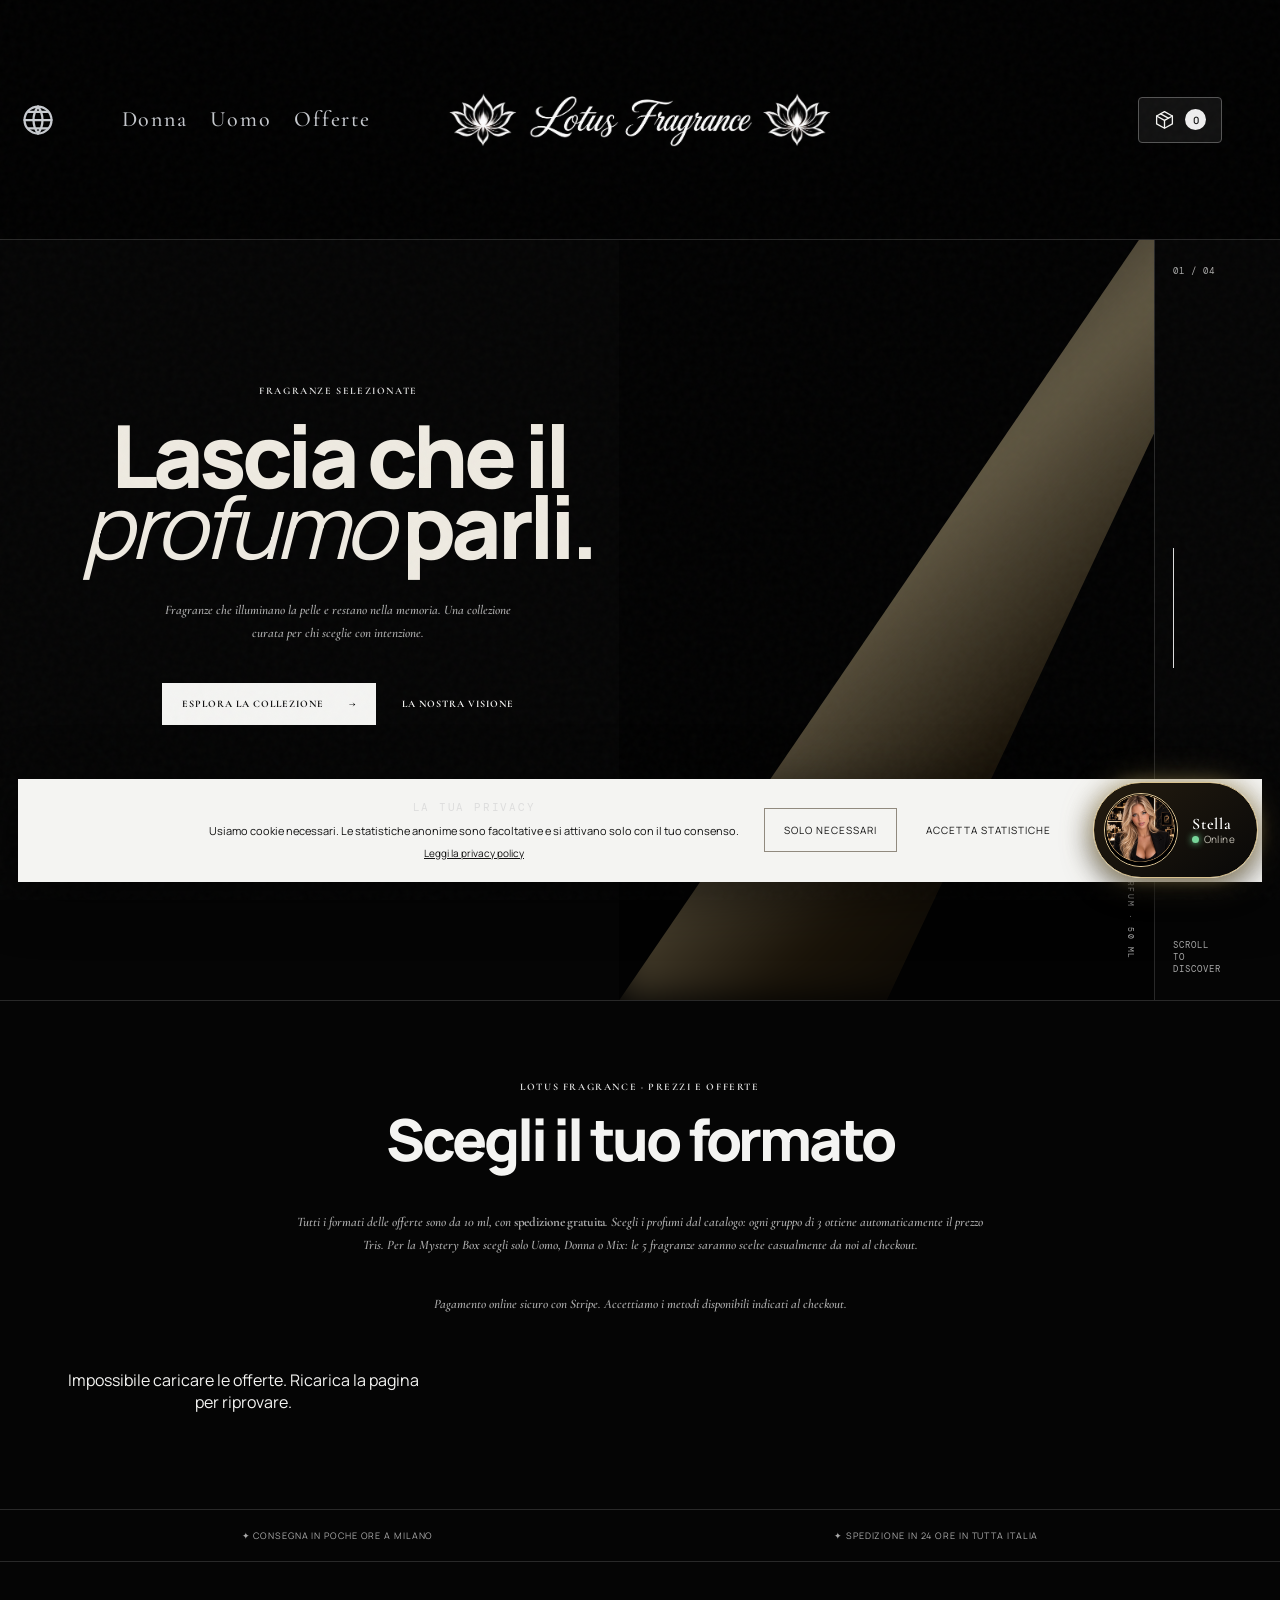
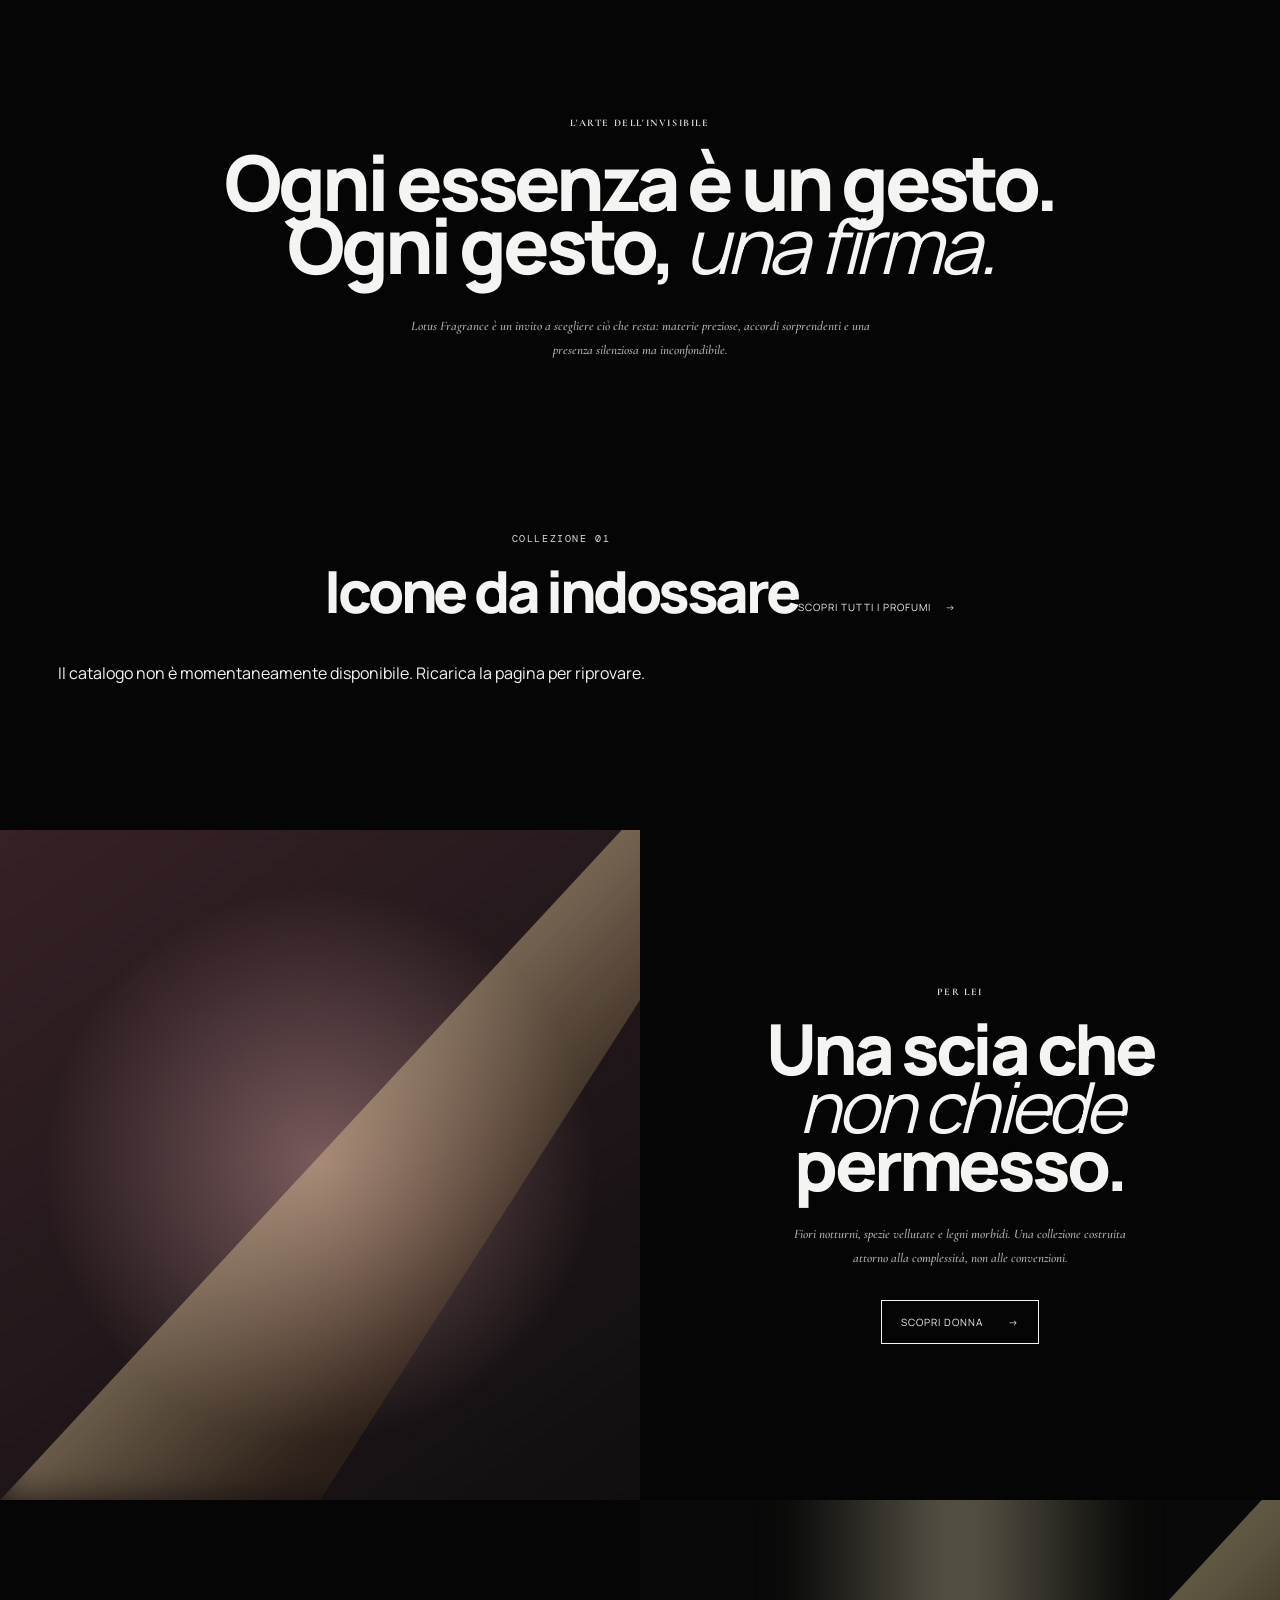
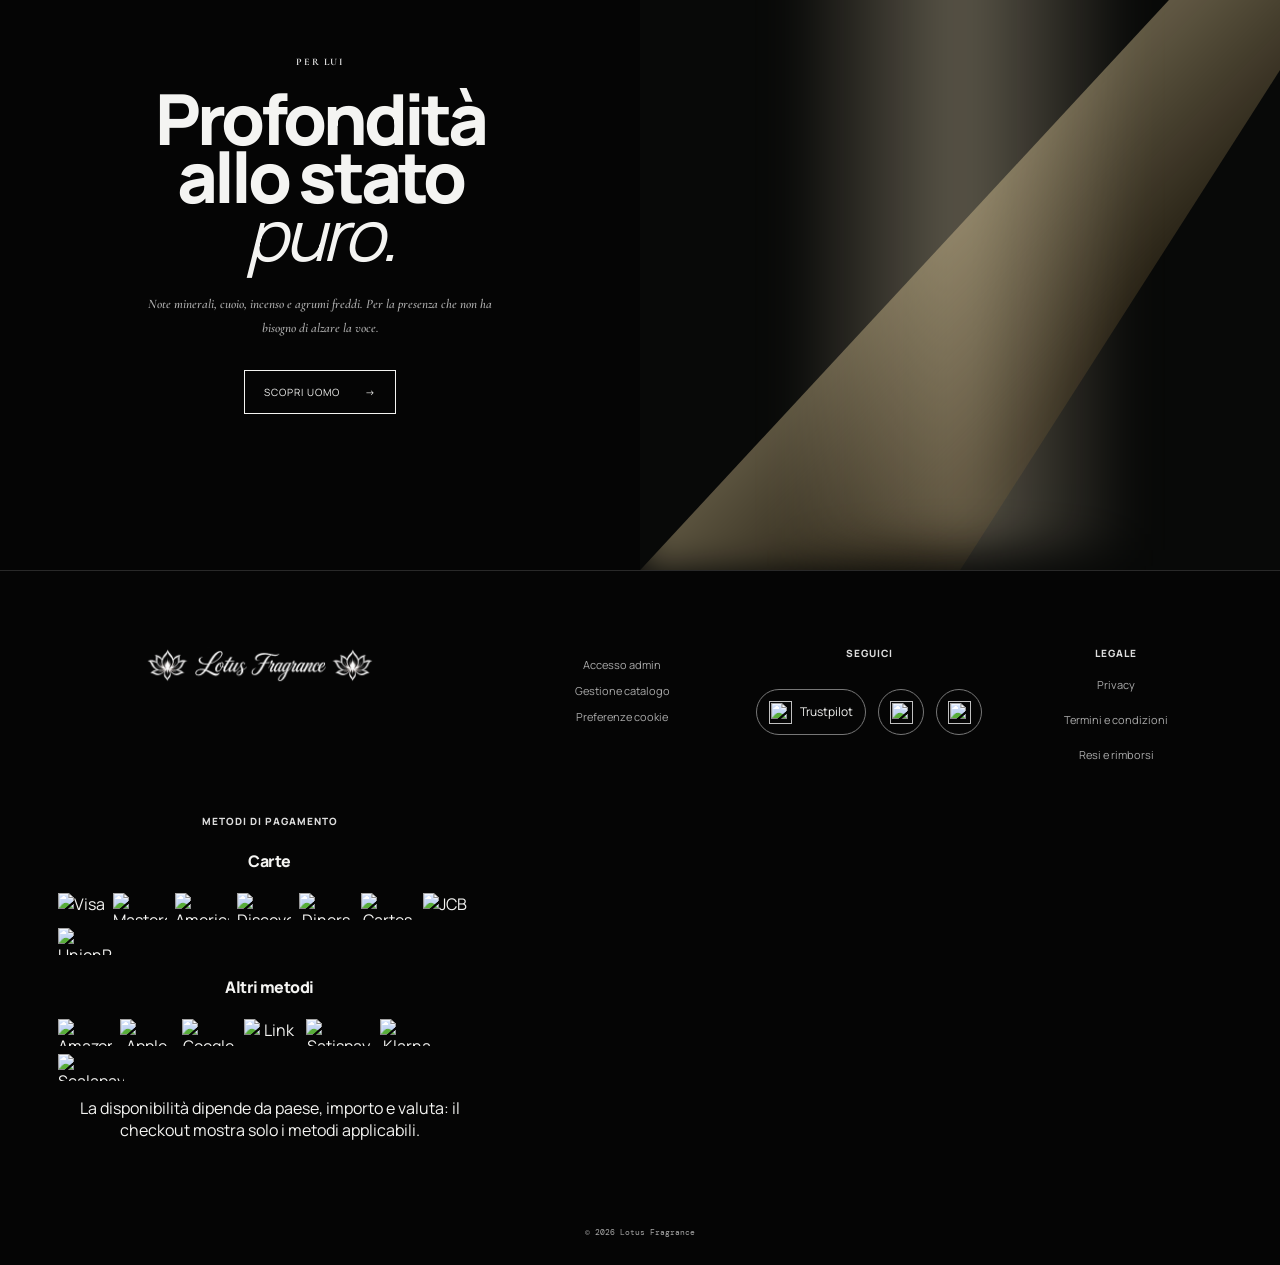
==== commit 19519908: "Restore compact colored footer brand icons" ====
--- a/index.html
+++ b/index.html
@@ -44,6 +44,7 @@
     <link rel="stylesheet" href="top-menu.css?v=1"/>
     <link rel="stylesheet" href="brand-logo.css?v=mobile-logo-center2"/>
     <link rel="stylesheet" href="social-links.css?v=socialcenter2"/>
+    <link rel="stylesheet" href="footer-brands.css?v=20261021-1"/>
     <link rel="stylesheet" href="trustpilot-link.css?v=1"/>
     <link rel="stylesheet" href="price-emphasis.css?v=4" />
     <link rel="stylesheet" href="alignment.css?v=center-all-1" />
--- a/footer-brands.css
+++ b/footer-brands.css
@@ -0,0 +1,39 @@
+/* Keep the footer marks in their original brand colors and compact proportions. */
+#footer .footer-payments .payment-brand-list {
+  display: flex;
+  flex-wrap: wrap;
+  align-items: center;
+  gap: 8px;
+}
+
+#footer .footer-payments .payment-brand {
+  display: block;
+  width: auto !important;
+  max-width: 54px;
+  height: 27px;
+  object-fit: contain;
+  filter: none !important;
+  mix-blend-mode: normal !important;
+  flex: 0 0 auto;
+}
+
+#footer .footer-payments .payment-brand--satispay,
+#footer .footer-payments .payment-brand--scalapay {
+  max-width: 66px;
+}
+
+#footer .footer-social .social-icon img {
+  display: block;
+  width: 23px !important;
+  height: 23px !important;
+  object-fit: contain;
+  filter: none !important;
+  mix-blend-mode: normal !important;
+}
+
+@media (max-width: 760px) {
+  #footer .footer-payments .payment-brand-list { gap: 7px; }
+  #footer .footer-payments .payment-brand { max-width: 48px; height: 24px; }
+  #footer .footer-payments .payment-brand--satispay,
+  #footer .footer-payments .payment-brand--scalapay { max-width: 60px; }
+}
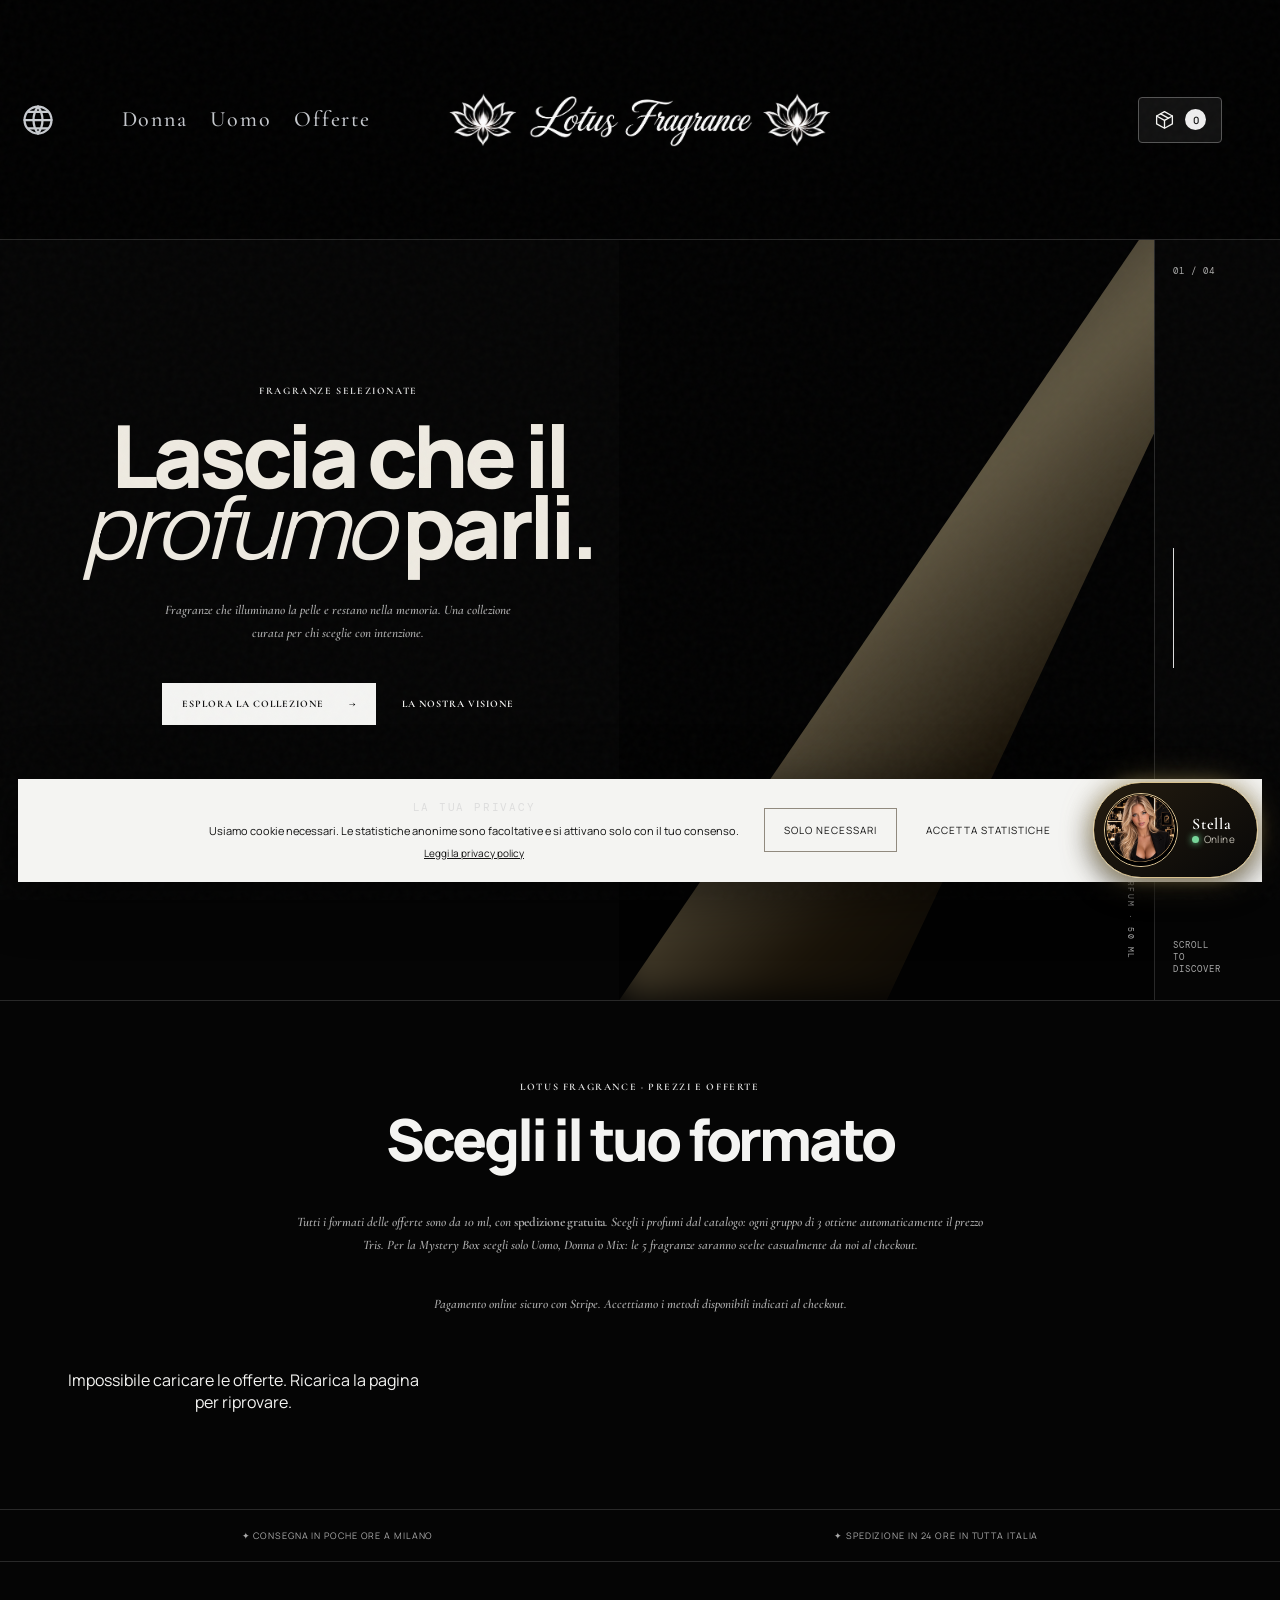
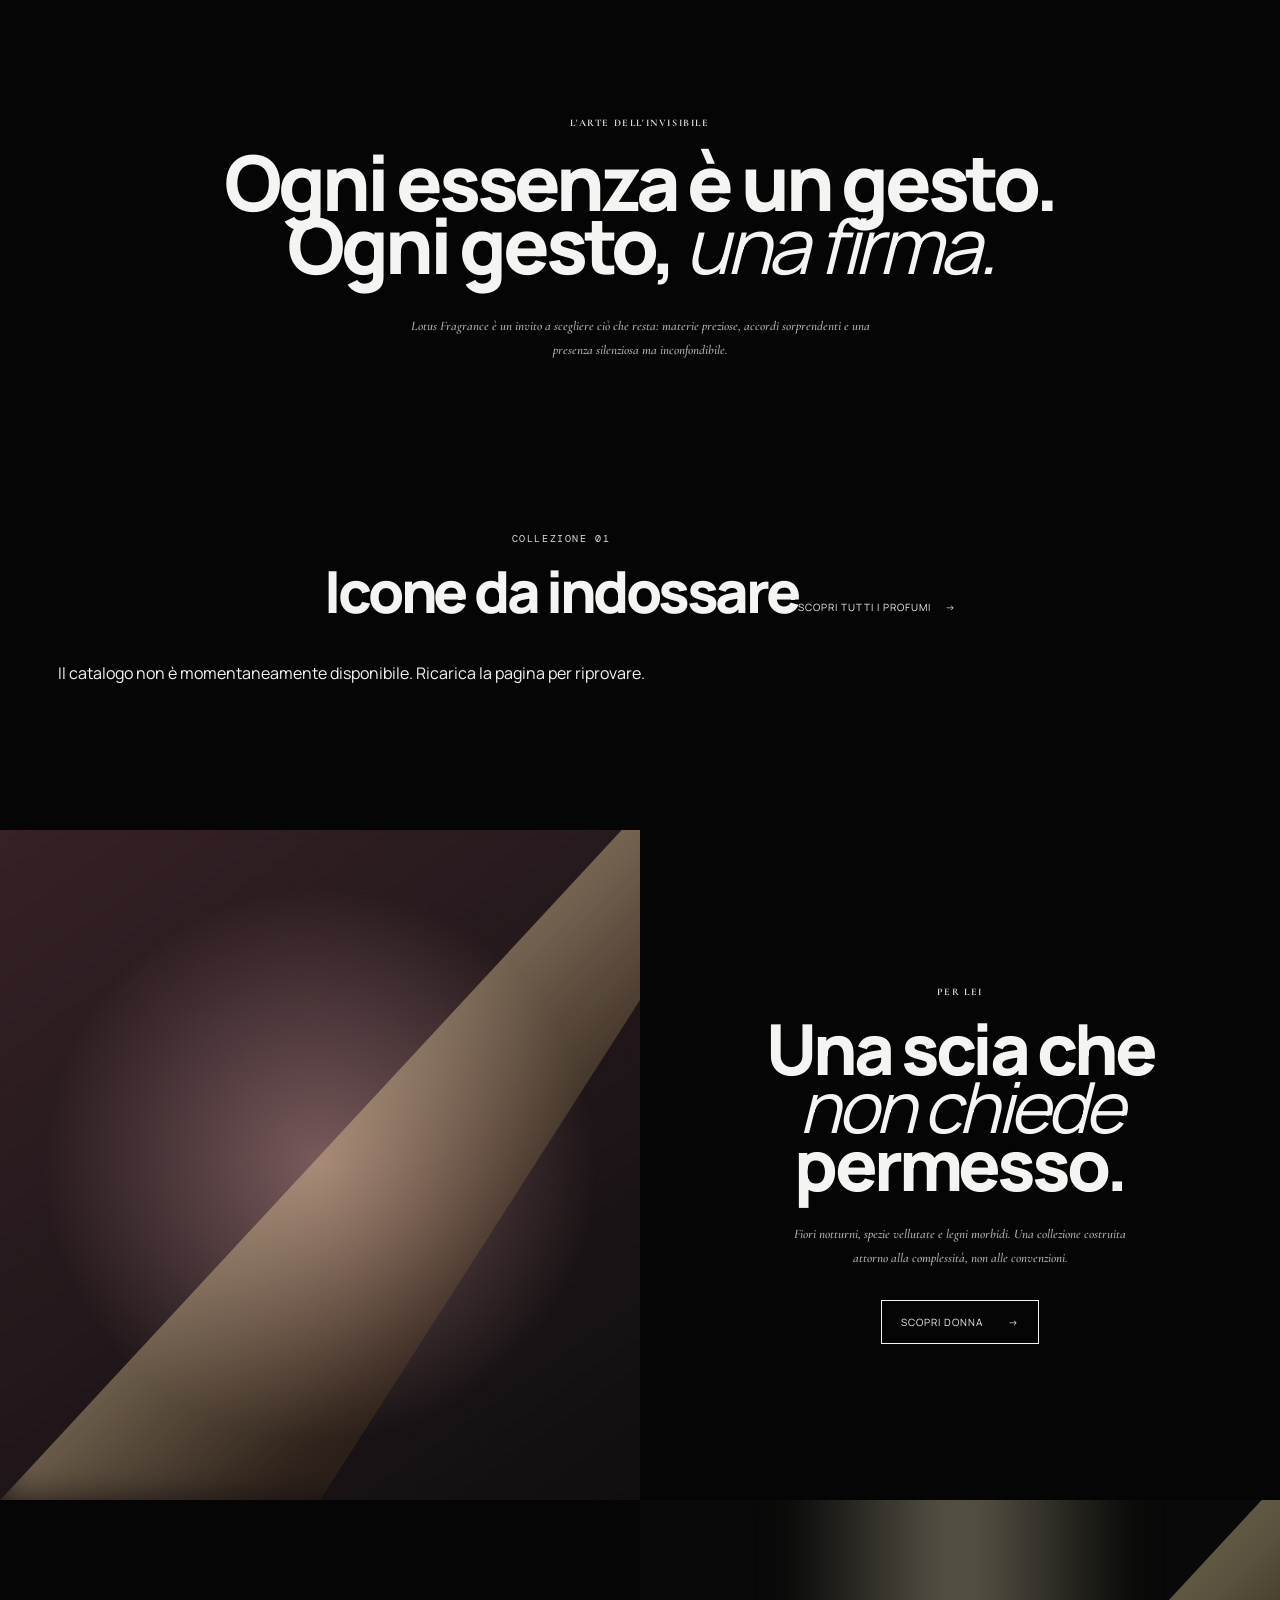
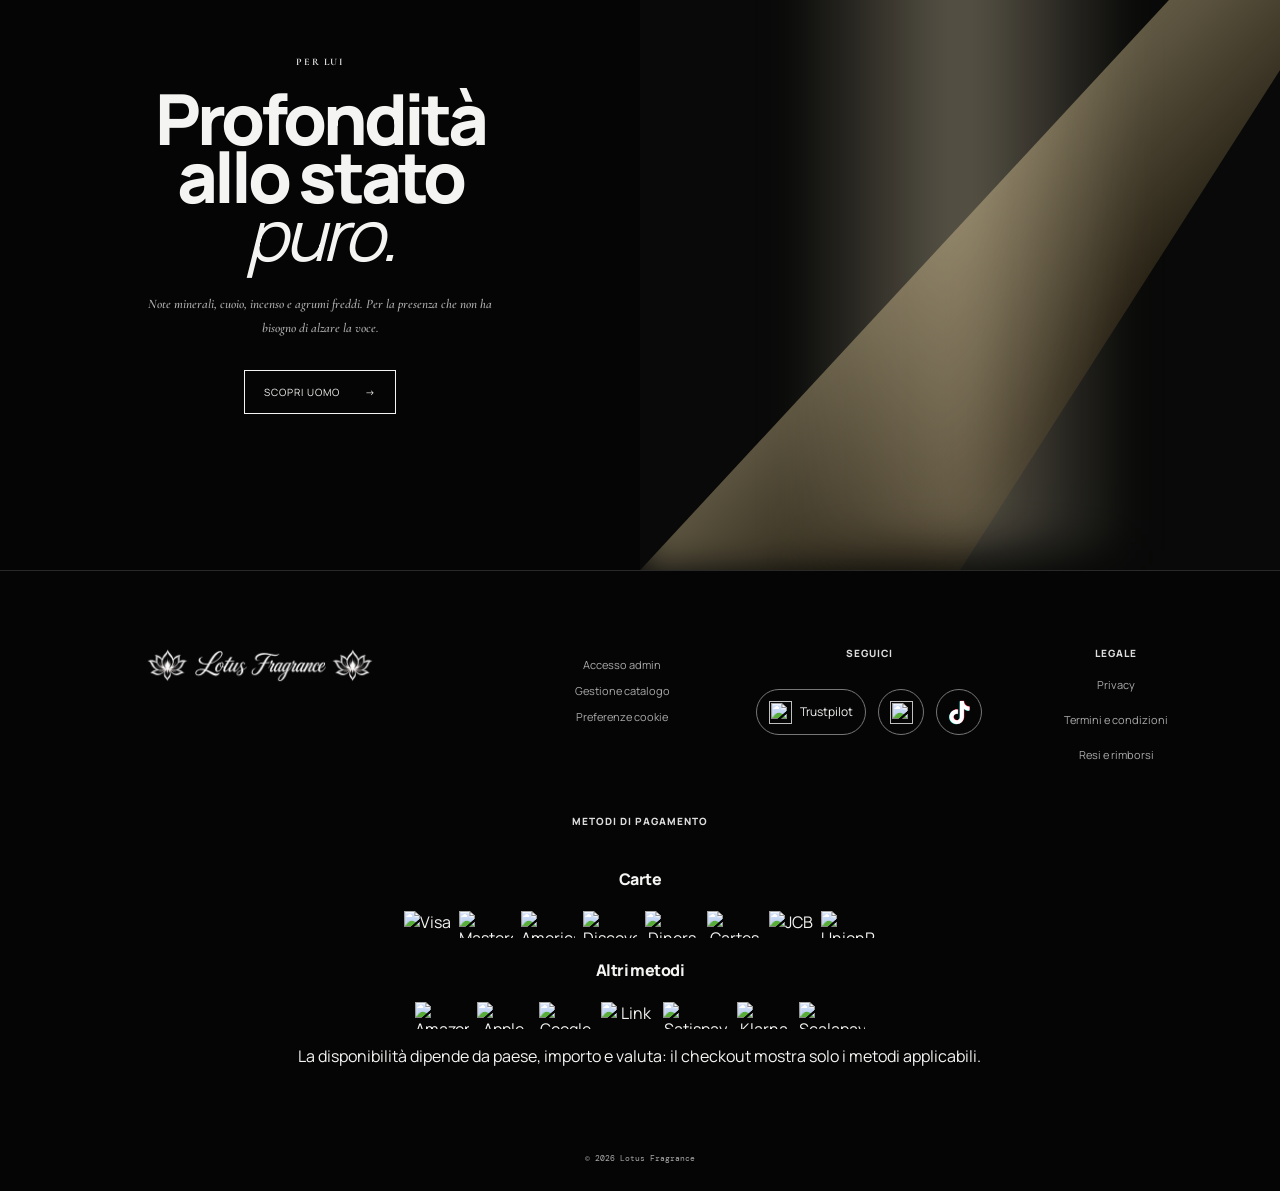
==== commit 2502cecd: "Use TikTok brand mark and center payment methods" ====
--- a/index.html
+++ b/index.html
@@ -44,7 +44,7 @@
     <link rel="stylesheet" href="top-menu.css?v=1"/>
     <link rel="stylesheet" href="brand-logo.css?v=mobile-logo-center2"/>
     <link rel="stylesheet" href="social-links.css?v=socialcenter2"/>
-    <link rel="stylesheet" href="footer-brands.css?v=20261021-1"/>
+    <link rel="stylesheet" href="footer-brands.css?v=20261021-2"/>
     <link rel="stylesheet" href="trustpilot-link.css?v=1"/>
     <link rel="stylesheet" href="price-emphasis.css?v=4" />
     <link rel="stylesheet" href="alignment.css?v=center-all-1" />
@@ -93,7 +93,7 @@
       <div class="footer-social"><h3>Seguici</h3><nav class="social-icons" aria-label="Canali social">
         <a class="social-icon trustpilot-link" href="https://www.trustpilot.com/review/lotusfragrance.shop" target="_blank" rel="noopener noreferrer" aria-label="Visita Lotus Fragrance su Trustpilot (si apre in una nuova scheda)" title="Trustpilot"><img src="https://cdn.simpleicons.org/trustpilot/00B67A" alt="" width="22" height="22" loading="lazy" decoding="async"><span class="social-label">Trustpilot</span></a>
         <a class="social-icon" href="https://www.instagram.com/lotus.fragrance.shop/" target="_blank" rel="noopener noreferrer" aria-label="Instagram (si apre in una nuova scheda)" title="Instagram"><img src="https://cdn.simpleicons.org/instagram/E4405F" alt="" width="22" height="22" loading="lazy" decoding="async"><span class="social-label">Instagram</span></a>
-        <a class="social-icon tiktok-link" href="https://www.tiktok.com/@lotus.frangrance.shop?_r=1&amp;_t=ZG-9AdFjXrcQCH" target="_blank" rel="noopener noreferrer" aria-label="TikTok (si apre in una nuova scheda)" title="TikTok"><img src="https://cdn.simpleicons.org/tiktok/25F4EE" alt="" width="22" height="22" loading="lazy" decoding="async"><span class="social-label">TikTok</span></a>
+        <a class="social-icon tiktok-link" href="https://www.tiktok.com/@lotus.frangrance.shop?_r=1&amp;_t=ZG-9AdFjXrcQCH" target="_blank" rel="noopener noreferrer" aria-label="TikTok (si apre in una nuova scheda)" title="TikTok"><svg class="tiktok-brand-logo" viewBox="0 0 24 24" aria-hidden="true" focusable="false"><path class="tiktok-mark-cyan" d="M12.525.02c1.31-.02 2.61-.01 3.91-.02.08 1.53.63 3.09 1.75 4.17 1.12 1.11 2.7 1.62 4.24 1.79v4.03c-1.44-.05-2.89-.35-4.2-.97-.57-.26-1.1-.59-1.62-.93-.01 2.92.01 5.84-.02 8.75-.08 1.4-.54 2.79-1.35 3.94-1.31 1.92-3.58 3.17-5.91 3.21-1.43.08-2.86-.31-4.08-1.03-2.02-1.19-3.44-3.37-3.65-5.71-.02-.5-.03-1-.01-1.49.18-1.9 1.12-3.72 2.58-4.96 1.66-1.44 3.98-2.13 6.15-1.72.02 1.48-.04 2.96-.04 4.44-.99-.32-2.15-.23-3.02.37-.63.41-1.11 1.04-1.36 1.75-.21.51-.15 1.07-.14 1.61.24 1.64 1.82 3.02 3.5 2.87 1.12-.01 2.19-.66 2.77-1.61.19-.33.4-.67.41-1.06.1-1.79.06-3.57.07-5.36.01-4.03-.01-8.05.02-12.07z"/><path class="tiktok-mark-red" d="M12.525.02c1.31-.02 2.61-.01 3.91-.02.08 1.53.63 3.09 1.75 4.17 1.12 1.11 2.7 1.62 4.24 1.79v4.03c-1.44-.05-2.89-.35-4.2-.97-.57-.26-1.1-.59-1.62-.93-.01 2.92.01 5.84-.02 8.75-.08 1.4-.54 2.79-1.35 3.94-1.31 1.92-3.58 3.17-5.91 3.21-1.43.08-2.86-.31-4.08-1.03-2.02-1.19-3.44-3.37-3.65-5.71-.02-.5-.03-1-.01-1.49.18-1.9 1.12-3.72 2.58-4.96 1.66-1.44 3.98-2.13 6.15-1.72.02 1.48-.04 2.96-.04 4.44-.99-.32-2.15-.23-3.02.37-.63.41-1.11 1.04-1.36 1.75-.21.51-.15 1.07-.14 1.61.24 1.64 1.82 3.02 3.5 2.87 1.12-.01 2.19-.66 2.77-1.61.19-.33.4-.67.41-1.06.1-1.79.06-3.57.07-5.36.01-4.03-.01-8.05.02-12.07z"/><path class="tiktok-mark-white" d="M12.525.02c1.31-.02 2.61-.01 3.91-.02.08 1.53.63 3.09 1.75 4.17 1.12 1.11 2.7 1.62 4.24 1.79v4.03c-1.44-.05-2.89-.35-4.2-.97-.57-.26-1.1-.59-1.62-.93-.01 2.92.01 5.84-.02 8.75-.08 1.4-.54 2.79-1.35 3.94-1.31 1.92-3.58 3.17-5.91 3.21-1.43.08-2.86-.31-4.08-1.03-2.02-1.19-3.44-3.37-3.65-5.71-.02-.5-.03-1-.01-1.49.18-1.9 1.12-3.72 2.58-4.96 1.66-1.44 3.98-2.13 6.15-1.72.02 1.48-.04 2.96-.04 4.44-.99-.32-2.15-.23-3.02.37-.63.41-1.11 1.04-1.36 1.75-.21.51-.15 1.07-.14 1.61.24 1.64 1.82 3.02 3.5 2.87 1.12-.01 2.19-.66 2.77-1.61.19-.33.4-.67.41-1.06.1-1.79.06-3.57.07-5.36.01-4.03-.01-8.05.02-12.07z"/></svg><span class="social-label">TikTok</span></a>
       </nav></div>
       <div class="footer-legal"><h3>Legale</h3><a href="privacy.html">Privacy</a><a href="terms.html">Termini e condizioni</a><a href="returns.html">Resi e rimborsi</a></div>
       <div class="footer-payments">
--- a/footer-brands.css
+++ b/footer-brands.css
@@ -3,8 +3,28 @@
   display: flex;
   flex-wrap: wrap;
   align-items: center;
+  justify-content: center;
   gap: 8px;
+  margin-inline: auto;
 }
+
+#footer .footer-payments {
+  grid-column: 1 / -1;
+  display: flex;
+  flex-direction: column;
+  align-items: center;
+  justify-content: center;
+  width: 100%;
+  text-align: center;
+}
+
+#footer .footer-payments .payment-brand-group,
+#footer .footer-payments > p {
+  width: 100%;
+  text-align: center;
+}
+
+#footer .footer-payments .payment-brand-group { margin-inline: auto; }
 
 #footer .footer-payments .payment-brand {
   display: block;
@@ -31,6 +51,17 @@
   mix-blend-mode: normal !important;
 }
 
+#footer .footer-social .tiktok-brand-logo {
+  display: block;
+  width: 23px;
+  height: 23px;
+  overflow: visible;
+}
+
+#footer .footer-social .tiktok-mark-cyan { fill: #25f4ee; transform: translate(-0.45px, 0.35px); }
+#footer .footer-social .tiktok-mark-red { fill: #fe2c55; transform: translate(0.45px, -0.25px); }
+#footer .footer-social .tiktok-mark-white { fill: #fff; }
+
 @media (max-width: 760px) {
   #footer .footer-payments .payment-brand-list { gap: 7px; }
   #footer .footer-payments .payment-brand { max-width: 48px; height: 24px; }
